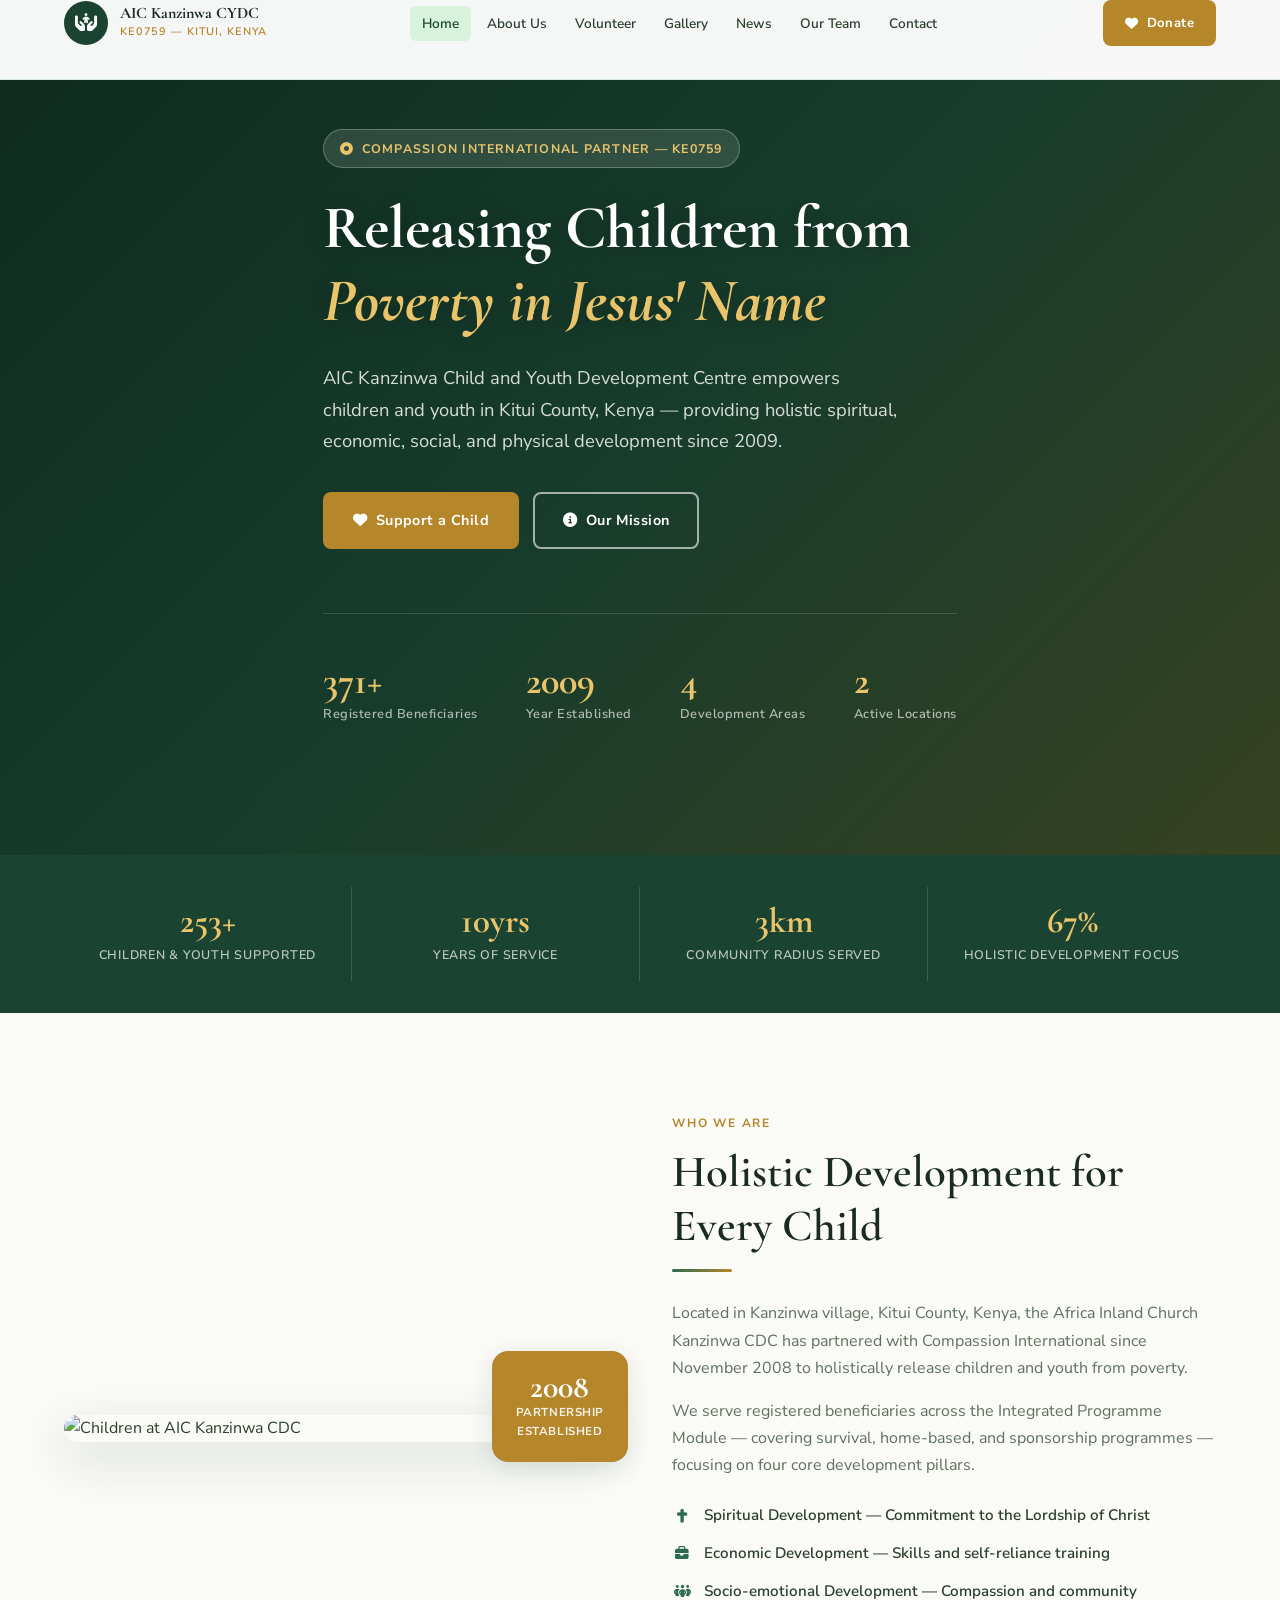
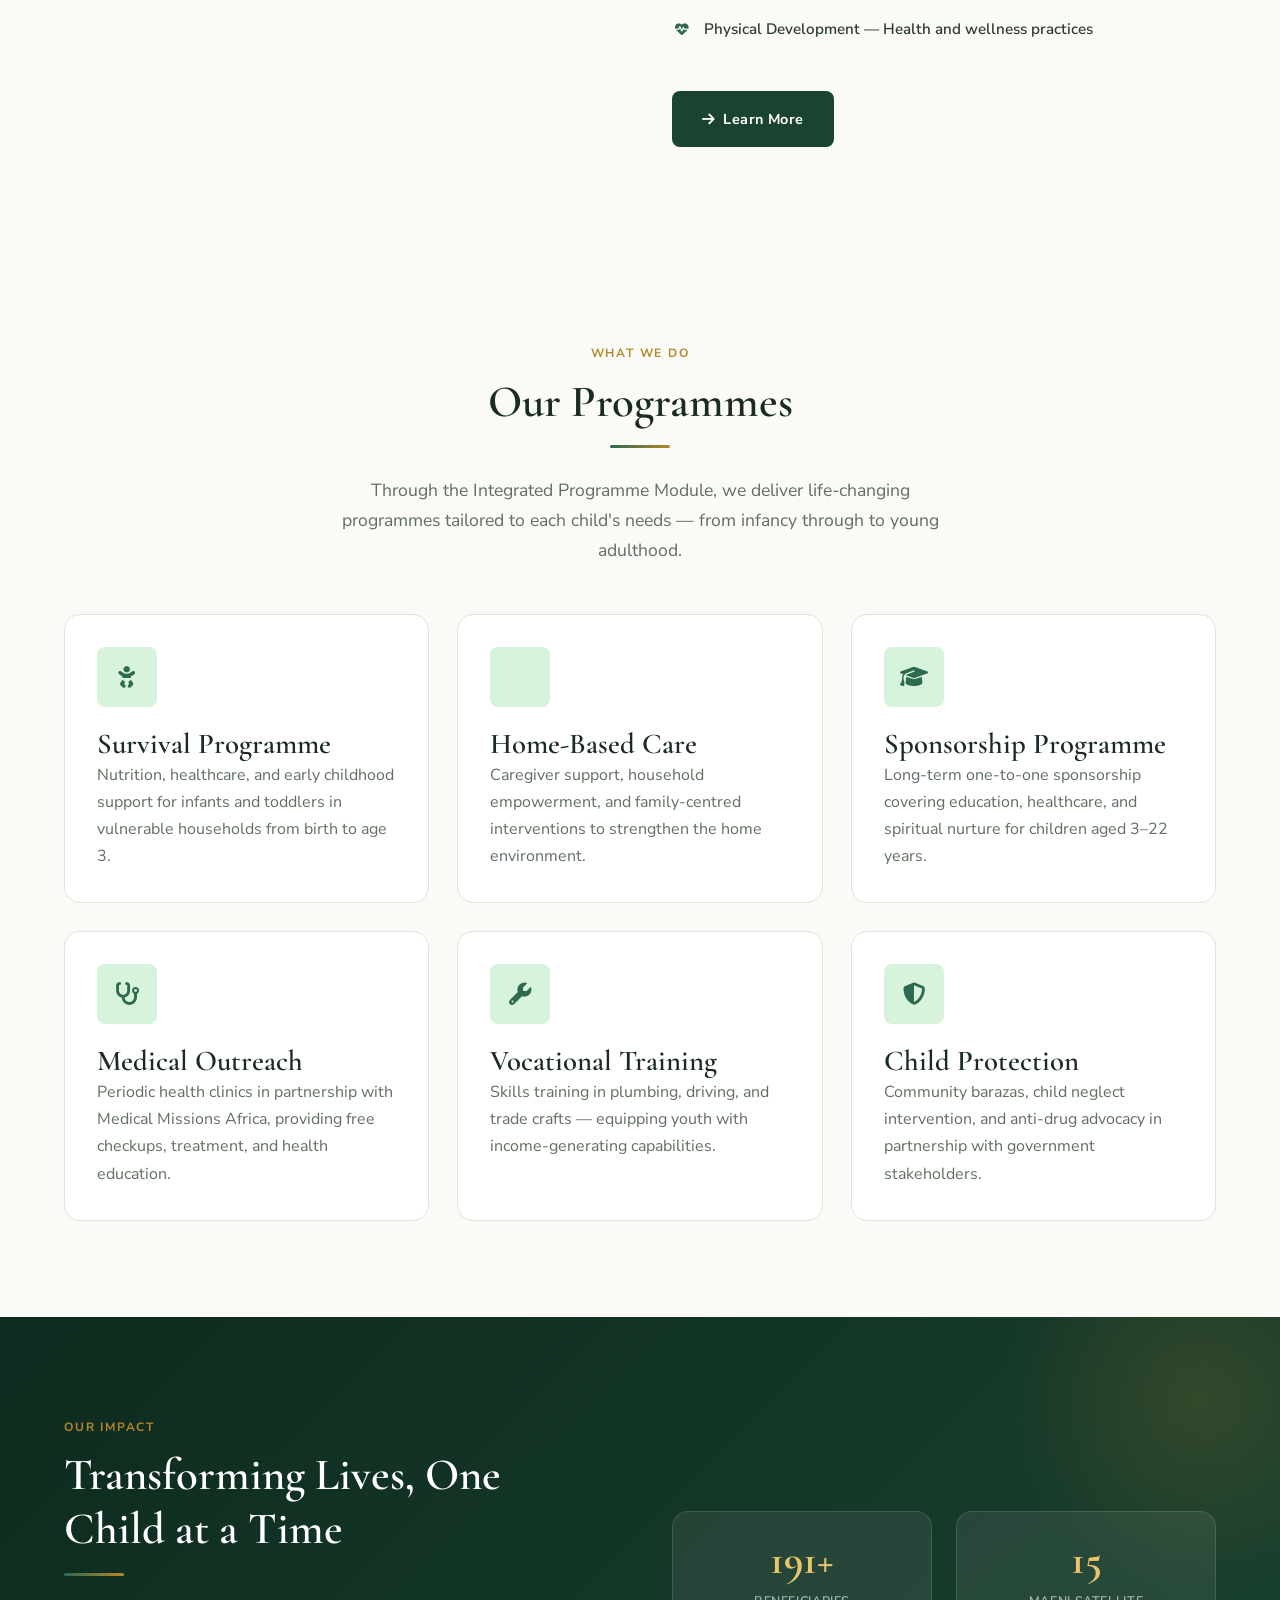
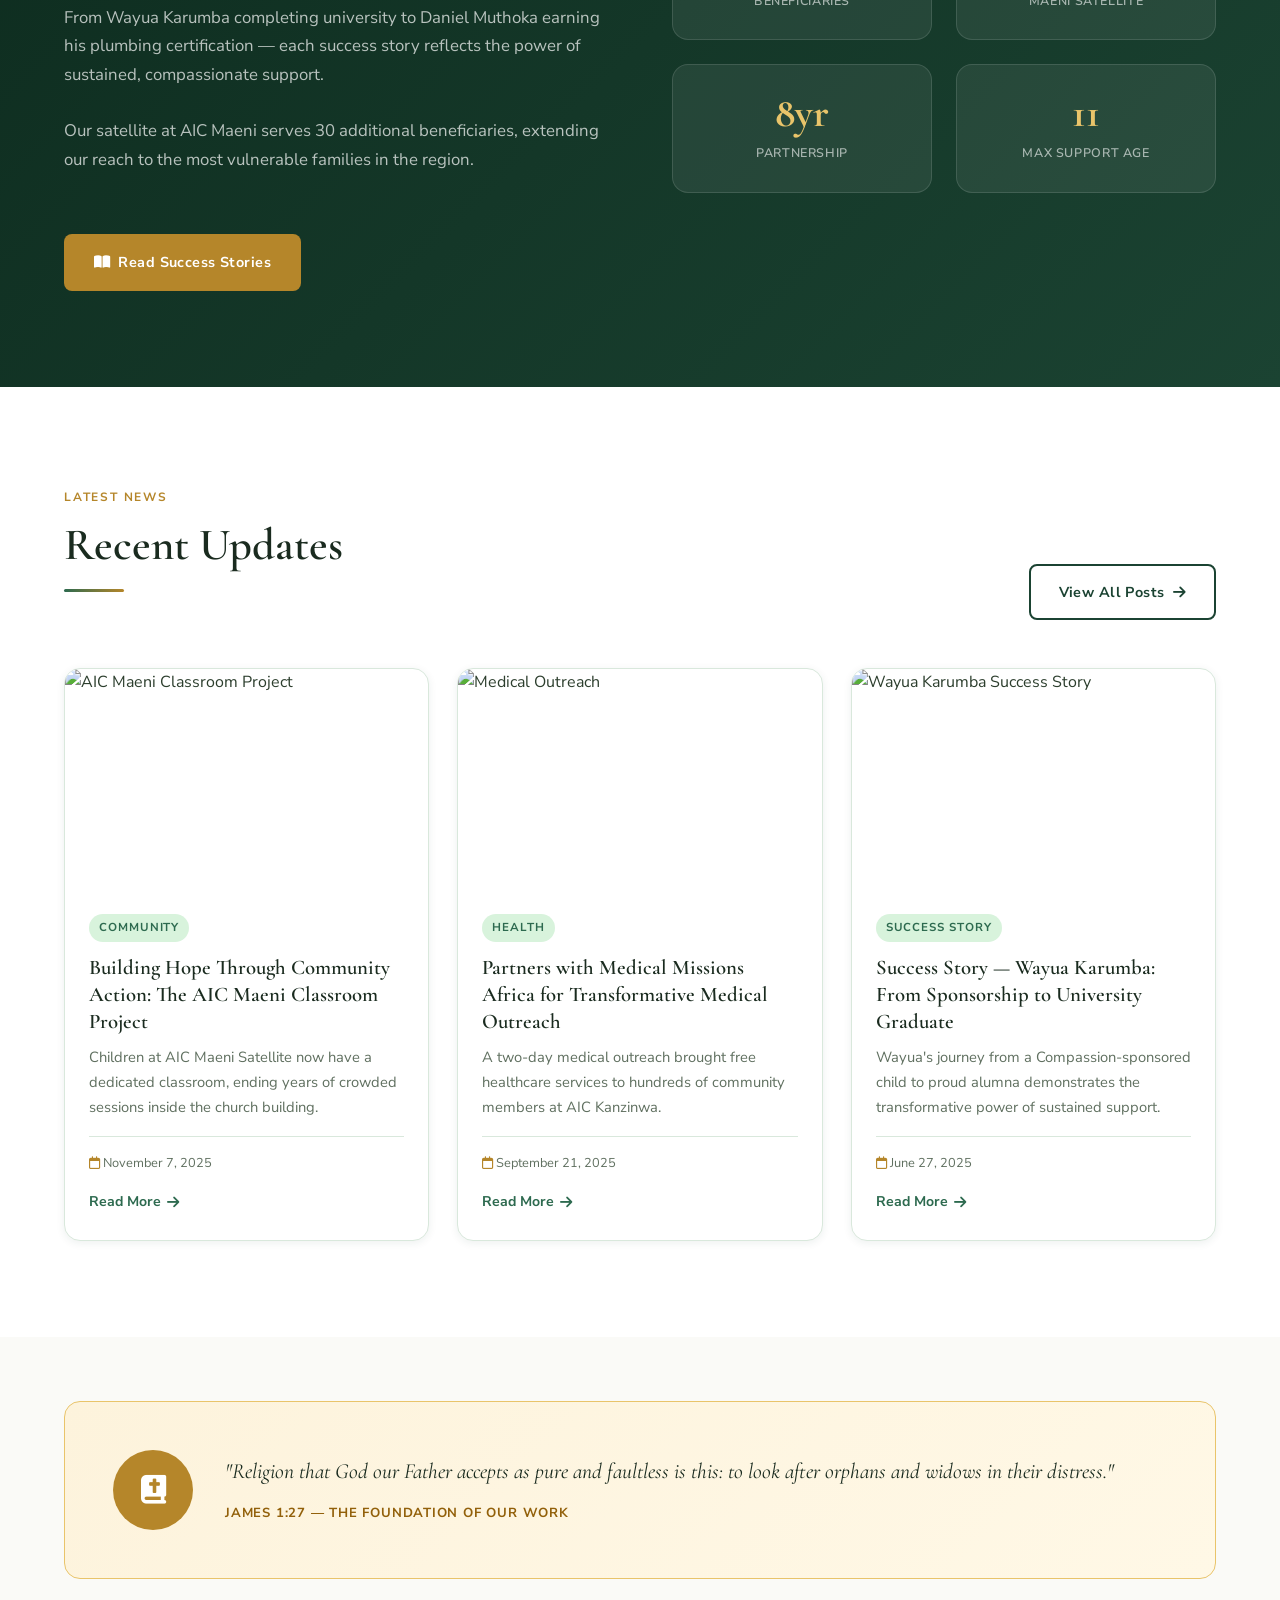
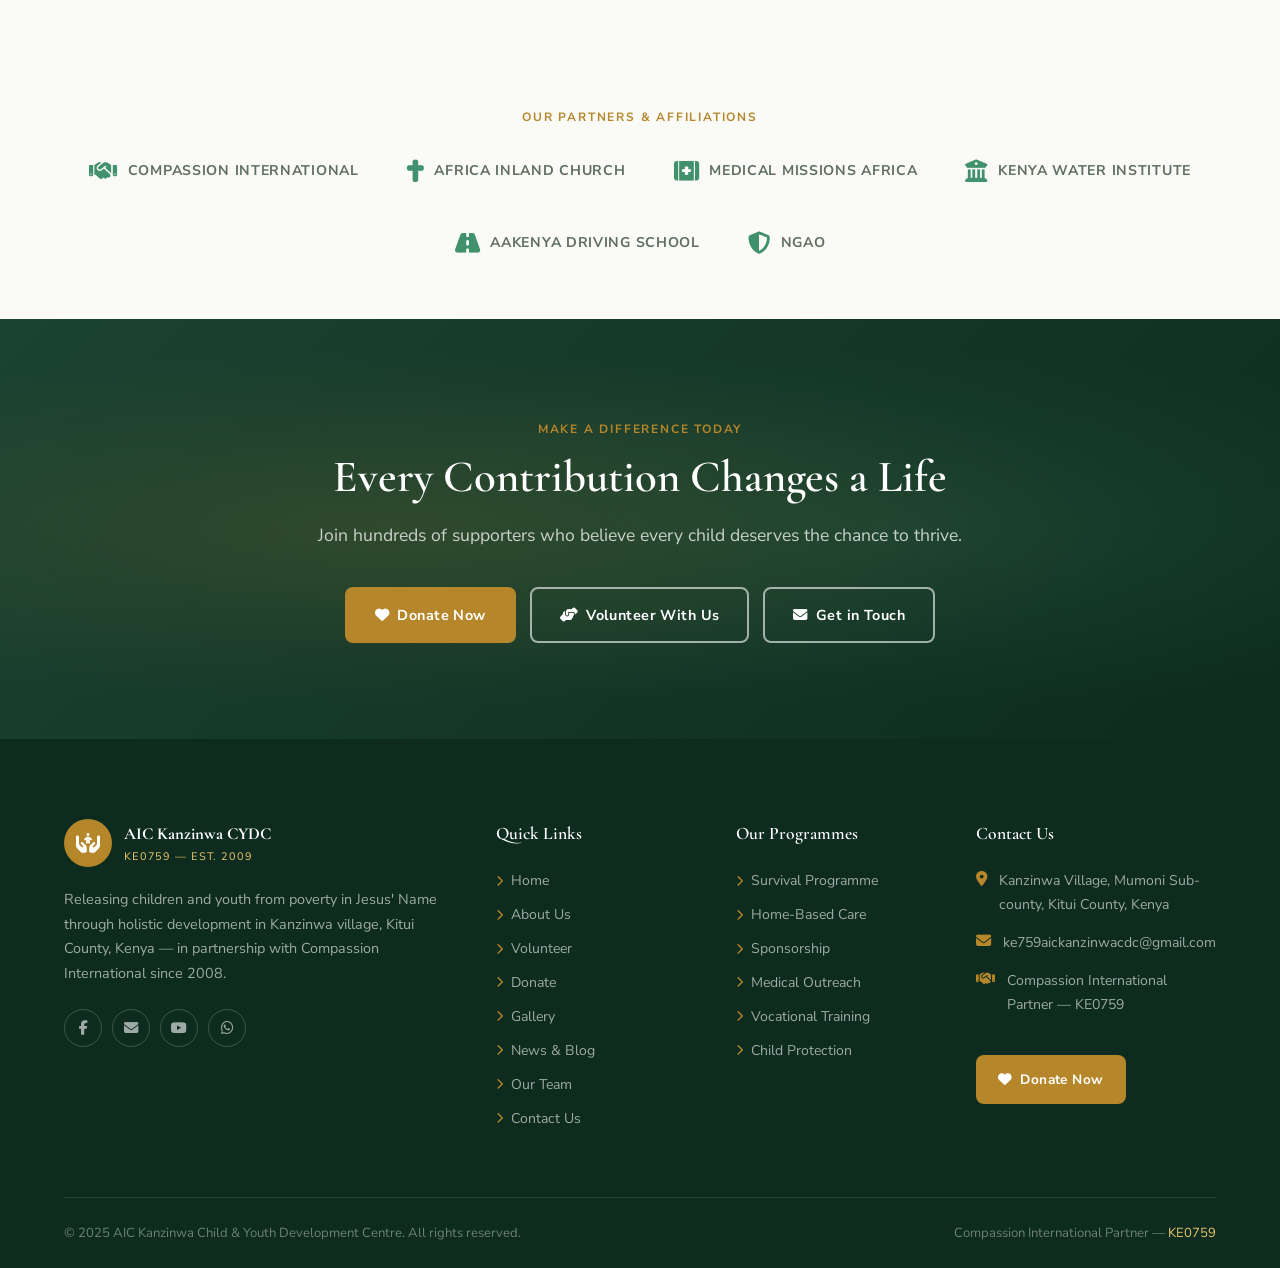
==== index.html @ ff400001 "First Commit" ====
<!DOCTYPE html>
<html lang="en">
<head>
  <meta charset="UTF-8" />
  <meta name="viewport" content="width=device-width, initial-scale=1.0" />
  <title>AIC Kanzinwa CYDC — Child &amp; Youth Development Centre</title>
  <meta name="description" content="AIC Kanzinwa Child and Youth Development Centre (CYDC KE0759) — partnering with Compassion International to holistically release children and youth from poverty in Kitui County, Kenya." />
  <link rel="stylesheet" href="css/styles.css" />
  <link rel="stylesheet" href="https://cdnjs.cloudflare.com/ajax/libs/font-awesome/6.5.0/css/all.min.css" />
  <style>
    .hero { min-height: 95vh; }
    .hero-bg { background-image: url('https://images.unsplash.com/photo-1509099836639-18ba1795216d?w=1800&q=80'); }
    .about-split { display:grid; grid-template-columns:1fr 1fr; gap:64px; align-items:center; }
    .about-img-wrap { position:relative; }
    .about-img-wrap img { width:100%; border-radius:var(--radius-lg); box-shadow:var(--shadow-lg); }
    .about-img-badge {
      position:absolute; bottom:-20px; right:-20px;
      background:var(--gold-500); color:var(--white);
      border-radius:var(--radius-lg); padding:20px 24px;
      text-align:center; box-shadow:var(--shadow-md);
    }
    .about-img-badge .num { font-family:'Cormorant Garamond',serif; font-size:2rem; font-weight:700; line-height:1; }
    .about-img-badge .lbl { font-size:0.72rem; font-weight:700; letter-spacing:0.05em; text-transform:uppercase; opacity:0.9; }
    .values-list { display:flex; flex-direction:column; gap:12px; margin:24px 0; }
    .value-item { display:flex; align-items:center; gap:12px; font-size:0.95rem; font-weight:600; color:var(--text); }
    .value-item i { color:var(--green-700); font-size:0.85rem; width:20px; text-align:center; }
    .news-section { background:var(--white); }
    .news-header { display:flex; align-items:flex-end; justify-content:space-between; margin-bottom:48px; gap:20px; }
    .impact-section { background:linear-gradient(135deg,#0D2B1E 0%,#1B4332 100%); position:relative; overflow:hidden; }
    .impact-section::before { content:''; position:absolute; top:-120px; right:-120px; width:400px; height:400px; background:radial-gradient(circle,rgba(181,134,42,0.18) 0%,transparent 70%); }
    .impact-content { position:relative; z-index:1; }
    .impact-grid { display:grid; grid-template-columns:1fr 1fr; gap:64px; align-items:center; }
    .impact-text h2 { color:var(--white); margin-bottom:16px; }
    .impact-text p { color:rgba(255,255,255,0.7); margin-bottom:28px; font-size:1.05rem; }
    .impact-stats-grid { display:grid; grid-template-columns:1fr 1fr; gap:24px; }
    .impact-stat-box { background:rgba(255,255,255,0.07); border:1px solid rgba(255,255,255,0.12); border-radius:var(--radius-lg); padding:28px 20px; text-align:center; }
    .impact-stat-box .val { font-family:'Cormorant Garamond',serif; font-size:2.6rem; font-weight:700; color:var(--gold-300); line-height:1; }
    .impact-stat-box .lbl { font-size:0.78rem; color:rgba(255,255,255,0.6); font-weight:600; letter-spacing:0.05em; text-transform:uppercase; margin-top:8px; }
    .partners-section { background:var(--cream); }
    .partners-grid { display:flex; align-items:center; justify-content:center; gap:48px; flex-wrap:wrap; }
    .partner-item { display:flex; align-items:center; gap:10px; color:var(--muted); font-size:0.88rem; font-weight:700; letter-spacing:0.05em; text-transform:uppercase; }
    .partner-item i { color:var(--green-600); font-size:1.4rem; }
    @media(max-width:768px){
      .about-split{grid-template-columns:1fr;gap:48px;}
      .about-img-badge{bottom:-16px;right:16px;}
      .impact-grid{grid-template-columns:1fr;gap:40px;}
      .news-header{flex-direction:column;align-items:flex-start;}
    }
  </style>
</head>
<body>

<nav class="navbar">
  <div class="container">
    <div class="nav-inner">
      <a href="index.html" class="nav-brand">
        <div class="nav-brand-icon"><i class="fa-solid fa-hands-holding-child"></i></div>
        <div class="nav-brand-text">
          <div class="org-name">AIC Kanzinwa CYDC</div>
          <div class="org-sub">KE0759 — Kitui, Kenya</div>
        </div>
      </a>
      <ul class="nav-links">
        <li><a href="index.html">Home</a></li>
        <li><a href="about.html">About Us</a></li>
        <li><a href="volunteer.html">Volunteer</a></li>
        <li><a href="gallery.html">Gallery</a></li>
        <li><a href="blog.html">News</a></li>
        <li><a href="team.html">Our Team</a></li>
        <li><a href="contact.html">Contact</a></li>
      </ul>
      <div class="nav-cta">
        <a href="donate.html" class="btn btn-gold"><i class="fa-solid fa-heart"></i> Donate</a>
      </div>
      <button class="hamburger" aria-label="Toggle menu"><span></span><span></span><span></span></button>
    </div>
  </div>
</nav>

<div class="mobile-menu">
  <a href="index.html">Home</a>
  <a href="about.html">About Us</a>
  <a href="volunteer.html">Volunteer</a>
  <a href="gallery.html">Gallery</a>
  <a href="blog.html">News &amp; Blog</a>
  <a href="team.html">Meet Our Team</a>
  <a href="contact.html">Contact Us</a>
  <div class="mobile-cta">
    <a href="donate.html" class="btn btn-gold"><i class="fa-solid fa-heart"></i> Donate Now</a>
    <a href="volunteer.html" class="btn btn-outline">Volunteer</a>
  </div>
</div>

<section class="hero">
  <div class="hero-bg"></div>
  <div class="hero-overlay"></div>
  <div class="container">
    <div class="hero-content">
      <div class="hero-badge"><i class="fa-solid fa-circle-dot"></i> Compassion International Partner — KE0759</div>
      <h1>Releasing Children from<br><span>Poverty in Jesus' Name</span></h1>
      <p>AIC Kanzinwa Child and Youth Development Centre empowers children and youth in Kitui County, Kenya — providing holistic spiritual, economic, social, and physical development since 2009.</p>
      <div class="hero-actions">
        <a href="donate.html" class="btn btn-gold"><i class="fa-solid fa-heart"></i> Support a Child</a>
        <a href="about.html" class="btn btn-outline-white"><i class="fa-solid fa-circle-info"></i> Our Mission</a>
      </div>
    </div>
    <div class="hero-stats">
      <div><div class="hero-stat-value">371+</div><div class="hero-stat-label">Registered Beneficiaries</div></div>
      <div><div class="hero-stat-value">2009</div><div class="hero-stat-label">Year Established</div></div>
      <div><div class="hero-stat-value">4</div><div class="hero-stat-label">Development Areas</div></div>
      <div><div class="hero-stat-value">2</div><div class="hero-stat-label">Active Locations</div></div>
    </div>
  </div>
</section>

<div class="stats-bar">
  <div class="container">
    <div class="stats-bar-grid">
      <div class="stat-item"><div class="stat-value"><span class="counter" data-target="371" data-suffix="+">371+</span></div><div class="stat-label">Children &amp; Youth Supported</div></div>
      <div class="stat-item"><div class="stat-value"><span class="counter" data-target="16" data-suffix="yrs">16yrs</span></div><div class="stat-label">Years of Service</div></div>
      <div class="stat-item"><div class="stat-value"><span class="counter" data-target="5" data-suffix="km">5km</span></div><div class="stat-label">Community Radius Served</div></div>
      <div class="stat-item"><div class="stat-value"><span class="counter" data-target="100" data-suffix="%">100%</span></div><div class="stat-label">Holistic Development Focus</div></div>
    </div>
  </div>
</div>

<section class="section">
  <div class="container">
    <div class="about-split">
      <div class="about-img-wrap animate">
        <img src="https://images.unsplash.com/photo-1488521787991-ed7bbaae773c?w=800&q=80" alt="Children at AIC Kanzinwa CDC" />
        <div class="about-img-badge"><div class="num">2008</div><div class="lbl">Partnership<br>Established</div></div>
      </div>
      <div class="animate" data-delay="150">
        <span class="section-label">Who We Are</span>
        <h2 class="section-title">Holistic Development for Every Child</h2>
        <div class="divider"></div>
        <p style="margin-bottom:16px;">Located in Kanzinwa village, Kitui County, Kenya, the Africa Inland Church Kanzinwa CDC has partnered with Compassion International since November 2008 to holistically release children and youth from poverty.</p>
        <p style="margin-bottom:24px;">We serve registered beneficiaries across the Integrated Programme Module — covering survival, home-based, and sponsorship programmes — focusing on four core development pillars.</p>
        <div class="values-list">
          <div class="value-item"><i class="fa-solid fa-cross"></i> Spiritual Development — Commitment to the Lordship of Christ</div>
          <div class="value-item"><i class="fa-solid fa-briefcase"></i> Economic Development — Skills and self-reliance training</div>
          <div class="value-item"><i class="fa-solid fa-people-group"></i> Socio-emotional Development — Compassion and community</div>
          <div class="value-item"><i class="fa-solid fa-heart-pulse"></i> Physical Development — Health and wellness practices</div>
        </div>
        <a href="about.html" class="btn btn-primary mt-3"><i class="fa-solid fa-arrow-right"></i> Learn More</a>
      </div>
    </div>
  </div>
</section>

<section class="section bg-light">
  <div class="container">
    <div class="text-center mb-6 animate">
      <span class="section-label">What We Do</span>
      <h2 class="section-title">Our Programmes</h2>
      <div class="divider divider-center"></div>
      <p class="section-lead" style="margin:0 auto;">Through the Integrated Programme Module, we deliver life-changing programmes tailored to each child's needs — from infancy through to young adulthood.</p>
    </div>
    <div class="grid-3">
      <div class="program-card animate" data-delay="0"><div class="program-icon"><i class="fa-solid fa-baby"></i></div><h3>Survival Programme</h3><p>Nutrition, healthcare, and early childhood support for infants and toddlers in vulnerable households from birth to age 3.</p></div>
      <div class="program-card animate" data-delay="100"><div class="program-icon"><i class="fa-solid fa-house-heart"></i></div><h3>Home-Based Care</h3><p>Caregiver support, household empowerment, and family-centred interventions to strengthen the home environment.</p></div>
      <div class="program-card animate" data-delay="200"><div class="program-icon"><i class="fa-solid fa-graduation-cap"></i></div><h3>Sponsorship Programme</h3><p>Long-term one-to-one sponsorship covering education, healthcare, and spiritual nurture for children aged 3–22 years.</p></div>
      <div class="program-card animate" data-delay="300"><div class="program-icon"><i class="fa-solid fa-stethoscope"></i></div><h3>Medical Outreach</h3><p>Periodic health clinics in partnership with Medical Missions Africa, providing free checkups, treatment, and health education.</p></div>
      <div class="program-card animate" data-delay="400"><div class="program-icon"><i class="fa-solid fa-wrench"></i></div><h3>Vocational Training</h3><p>Skills training in plumbing, driving, and trade crafts — equipping youth with income-generating capabilities.</p></div>
      <div class="program-card animate" data-delay="500"><div class="program-icon"><i class="fa-solid fa-shield-halved"></i></div><h3>Child Protection</h3><p>Community barazas, child neglect intervention, and anti-drug advocacy in partnership with government stakeholders.</p></div>
    </div>
  </div>
</section>

<section class="section impact-section">
  <div class="container impact-content">
    <div class="impact-grid">
      <div class="impact-text animate">
        <span class="section-label">Our Impact</span>
        <h2>Transforming Lives, One Child at a Time</h2>
        <div class="divider"></div>
        <p>From Wayua Karumba completing university to Daniel Muthoka earning his plumbing certification — each success story reflects the power of sustained, compassionate support.</p>
        <p style="margin-top:12px;">Our satellite at AIC Maeni serves 30 additional beneficiaries, extending our reach to the most vulnerable families in the region.</p>
        <a href="blog.html" class="btn btn-gold mt-4"><i class="fa-solid fa-book-open"></i> Read Success Stories</a>
      </div>
      <div class="impact-stats-grid animate" data-delay="150">
        <div class="impact-stat-box"><div class="val"><span class="counter" data-target="371" data-suffix="+">371+</span></div><div class="lbl">Beneficiaries</div></div>
        <div class="impact-stat-box"><div class="val"><span class="counter" data-target="30">30</span></div><div class="lbl">Maeni Satellite</div></div>
        <div class="impact-stat-box"><div class="val"><span class="counter" data-target="16" data-suffix="yr">16yr</span></div><div class="lbl">Partnership</div></div>
        <div class="impact-stat-box"><div class="val"><span class="counter" data-target="22">22</span></div><div class="lbl">Max Support Age</div></div>
      </div>
    </div>
  </div>
</section>

<section class="section news-section">
  <div class="container">
    <div class="news-header animate">
      <div><span class="section-label">Latest News</span><h2 class="section-title">Recent Updates</h2><div class="divider"></div></div>
      <a href="blog.html" class="btn btn-outline">View All Posts <i class="fa-solid fa-arrow-right"></i></a>
    </div>
    <div class="grid-3">
      <div class="card animate" data-delay="0">
        <img class="card-img" src="https://images.unsplash.com/photo-1574362848149-11496d93a7c7?w=600&q=80" alt="AIC Maeni Classroom Project" />
        <div class="card-body">
          <span class="card-tag">Community</span>
          <h3 class="card-title">Building Hope Through Community Action: The AIC Maeni Classroom Project</h3>
          <p class="card-text">Children at AIC Maeni Satellite now have a dedicated classroom, ending years of crowded sessions inside the church building.</p>
          <div class="card-meta"><span><i class="fa-regular fa-calendar"></i> November 7, 2025</span></div>
          <a href="blog.html" class="card-link">Read More <i class="fa-solid fa-arrow-right"></i></a>
        </div>
      </div>
      <div class="card animate" data-delay="100">
        <img class="card-img" src="https://images.unsplash.com/photo-1559839734-2b71ea197ec2?w=600&q=80" alt="Medical Outreach" />
        <div class="card-body">
          <span class="card-tag">Health</span>
          <h3 class="card-title">Partners with Medical Missions Africa for Transformative Medical Outreach</h3>
          <p class="card-text">A two-day medical outreach brought free healthcare services to hundreds of community members at AIC Kanzinwa.</p>
          <div class="card-meta"><span><i class="fa-regular fa-calendar"></i> September 21, 2025</span></div>
          <a href="blog.html" class="card-link">Read More <i class="fa-solid fa-arrow-right"></i></a>
        </div>
      </div>
      <div class="card animate" data-delay="200">
        <img class="card-img" src="https://images.unsplash.com/photo-1523050854058-8df90110c9f1?w=600&q=80" alt="Wayua Karumba Success Story" />
        <div class="card-body">
          <span class="card-tag">Success Story</span>
          <h3 class="card-title">Success Story — Wayua Karumba: From Sponsorship to University Graduate</h3>
          <p class="card-text">Wayua's journey from a Compassion-sponsored child to proud alumna demonstrates the transformative power of sustained support.</p>
          <div class="card-meta"><span><i class="fa-regular fa-calendar"></i> June 27, 2025</span></div>
          <a href="blog.html" class="card-link">Read More <i class="fa-solid fa-arrow-right"></i></a>
        </div>
      </div>
    </div>
  </div>
</section>

<section class="section-sm">
  <div class="container">
    <div class="mission-strip animate">
      <div class="mission-icon"><i class="fa-solid fa-book-bible"></i></div>
      <div>
        <p style="font-family:'Cormorant Garamond',serif;font-size:1.35rem;font-style:italic;color:var(--dark);margin-bottom:10px;">"Religion that God our Father accepts as pure and faultless is this: to look after orphans and widows in their distress."</p>
        <span style="font-size:0.82rem;font-weight:700;color:var(--gold-700);letter-spacing:0.06em;text-transform:uppercase;">James 1:27 — The Foundation of Our Work</span>
      </div>
    </div>
  </div>
</section>

<section class="section-sm partners-section">
  <div class="container text-center animate">
    <span class="section-label" style="margin-bottom:32px;display:block;">Our Partners &amp; Affiliations</span>
    <div class="partners-grid">
      <div class="partner-item"><i class="fa-solid fa-handshake"></i> Compassion International</div>
      <div class="partner-item"><i class="fa-solid fa-cross"></i> Africa Inland Church</div>
      <div class="partner-item"><i class="fa-solid fa-kit-medical"></i> Medical Missions Africa</div>
      <div class="partner-item"><i class="fa-solid fa-building-columns"></i> Kenya Water Institute</div>
      <div class="partner-item"><i class="fa-solid fa-road"></i> AAKenya Driving School</div>
      <div class="partner-item"><i class="fa-solid fa-shield-halved"></i> NGAO</div>
    </div>
  </div>
</section>

<section class="cta-section">
  <div class="container">
    <span class="section-label">Make a Difference Today</span>
    <h2>Every Contribution Changes a Life</h2>
    <p>Join hundreds of supporters who believe every child deserves the chance to thrive.</p>
    <div class="cta-actions">
      <a href="donate.html" class="btn btn-gold"><i class="fa-solid fa-heart"></i> Donate Now</a>
      <a href="volunteer.html" class="btn btn-outline-white"><i class="fa-solid fa-hands-helping"></i> Volunteer With Us</a>
      <a href="contact.html" class="btn btn-outline-white"><i class="fa-solid fa-envelope"></i> Get in Touch</a>
    </div>
  </div>
</section>

<footer>
  <div class="container">
    <div class="footer-top">
      <div class="footer-brand">
        <div class="footer-logo">
          <div class="icon"><i class="fa-solid fa-hands-holding-child"></i></div>
          <div><div class="org-name">AIC Kanzinwa CYDC</div><div class="org-sub">KE0759 — Est. 2009</div></div>
        </div>
        <p>Releasing children and youth from poverty in Jesus' Name through holistic development in Kanzinwa village, Kitui County, Kenya — in partnership with Compassion International since 2008.</p>
        <div class="footer-socials">
          <a href="https://www.facebook.com" target="_blank" rel="noopener" class="footer-social-link"><i class="fa-brands fa-facebook-f"></i></a>
          <a href="mailto:ke759aickanzinwacdc@gmail.com" class="footer-social-link"><i class="fa-solid fa-envelope"></i></a>
          <a href="https://www.youtube.com" target="_blank" rel="noopener" class="footer-social-link"><i class="fa-brands fa-youtube"></i></a>
          <a href="https://wa.me/" target="_blank" rel="noopener" class="footer-social-link"><i class="fa-brands fa-whatsapp"></i></a>
        </div>
      </div>
      <div class="footer-col">
        <h5>Quick Links</h5>
        <ul class="footer-links">
          <li><a href="index.html"><i class="fa-solid fa-chevron-right"></i> Home</a></li>
          <li><a href="about.html"><i class="fa-solid fa-chevron-right"></i> About Us</a></li>
          <li><a href="volunteer.html"><i class="fa-solid fa-chevron-right"></i> Volunteer</a></li>
          <li><a href="donate.html"><i class="fa-solid fa-chevron-right"></i> Donate</a></li>
          <li><a href="gallery.html"><i class="fa-solid fa-chevron-right"></i> Gallery</a></li>
          <li><a href="blog.html"><i class="fa-solid fa-chevron-right"></i> News &amp; Blog</a></li>
          <li><a href="team.html"><i class="fa-solid fa-chevron-right"></i> Our Team</a></li>
          <li><a href="contact.html"><i class="fa-solid fa-chevron-right"></i> Contact Us</a></li>
        </ul>
      </div>
      <div class="footer-col">
        <h5>Our Programmes</h5>
        <ul class="footer-links">
          <li><a href="about.html"><i class="fa-solid fa-chevron-right"></i> Survival Programme</a></li>
          <li><a href="about.html"><i class="fa-solid fa-chevron-right"></i> Home-Based Care</a></li>
          <li><a href="about.html"><i class="fa-solid fa-chevron-right"></i> Sponsorship</a></li>
          <li><a href="about.html"><i class="fa-solid fa-chevron-right"></i> Medical Outreach</a></li>
          <li><a href="about.html"><i class="fa-solid fa-chevron-right"></i> Vocational Training</a></li>
          <li><a href="about.html"><i class="fa-solid fa-chevron-right"></i> Child Protection</a></li>
        </ul>
      </div>
      <div class="footer-col">
        <h5>Contact Us</h5>
        <div class="footer-contact-item"><i class="fa-solid fa-location-dot"></i><span>Kanzinwa Village, Mumoni Sub-county, Kitui County, Kenya</span></div>
        <div class="footer-contact-item"><i class="fa-solid fa-envelope"></i><a href="mailto:ke759aickanzinwacdc@gmail.com" style="color:rgba(255,255,255,0.6);">ke759aickanzinwacdc@gmail.com</a></div>
        <div class="footer-contact-item"><i class="fa-solid fa-handshake"></i><span>Compassion International Partner — KE0759</span></div>
        <a href="donate.html" class="btn btn-gold mt-3" style="font-size:0.85rem;padding:11px 20px;"><i class="fa-solid fa-heart"></i> Donate Now</a>
      </div>
    </div>
    <div class="footer-bottom">
      <span>&copy; 2025 AIC Kanzinwa Child &amp; Youth Development Centre. All rights reserved.</span>
      <span>Compassion International Partner — <a href="https://compassion.com" target="_blank" rel="noopener">KE0759</a></span>
    </div>
  </div>
</footer>
<script src="js/main.js"></script>
</body>
</html>
---- css/styles.css ----
/* =========================================
   AIC KANZINWA CYDC — GLOBAL STYLESHEET
   Theme: Refined Humanitarian
   ========================================= */

@import url('https://fonts.googleapis.com/css2?family=Cormorant+Garamond:ital,wght@0,400;0,600;0,700;1,400&family=Nunito+Sans:wght@300;400;600;700&display=swap');

/* ---- CSS VARIABLES ---- */
:root {
  --green-900: #0D2B1E;
  --green-800: #1B4332;
  --green-700: #2D6A4F;
  --green-600: #40916C;
  --green-100: #D8F3DC;
  --gold-700:  #92600A;
  --gold-500:  #B5862A;
  --gold-300:  #E9C46A;
  --gold-100:  #FDF3DC;
  --cream:     #FAFAF7;
  --white:     #FFFFFF;
  --dark:      #1A2B1F;
  --text:      #2C3E2D;
  --muted:     #607060;
  --border:    #D9E8DC;
  --shadow-sm: 0 2px 8px rgba(27,67,50,0.08);
  --shadow-md: 0 6px 24px rgba(27,67,50,0.12);
  --shadow-lg: 0 16px 48px rgba(27,67,50,0.16);
  --radius:    8px;
  --radius-lg: 16px;
  --transition: 0.3s ease;
  --nav-h: 80px;
}

/* ---- RESET & BASE ---- */
*, *::before, *::after { box-sizing: border-box; margin: 0; padding: 0; }

html { scroll-behavior: smooth; font-size: 16px; }

body {
  font-family: 'Nunito Sans', sans-serif;
  background: var(--cream);
  color: var(--text);
  line-height: 1.7;
  -webkit-font-smoothing: antialiased;
}

img { max-width: 100%; display: block; }
a { color: inherit; text-decoration: none; }
ul { list-style: none; }
button, input, textarea, select { font-family: inherit; }

/* ---- TYPOGRAPHY ---- */
h1, h2, h3, h4 {
  font-family: 'Cormorant Garamond', serif;
  line-height: 1.2;
  color: var(--dark);
}
h1 { font-size: clamp(2.4rem, 5vw, 3.8rem); font-weight: 700; }
h2 { font-size: clamp(1.8rem, 3.5vw, 2.8rem); font-weight: 600; }
h3 { font-size: clamp(1.3rem, 2.5vw, 1.8rem); font-weight: 600; }
h4 { font-size: 1.15rem; font-weight: 600; }
p  { font-size: 1rem; color: var(--muted); }

.section-label {
  display: inline-block;
  font-family: 'Nunito Sans', sans-serif;
  font-size: 0.75rem;
  font-weight: 700;
  letter-spacing: 0.15em;
  text-transform: uppercase;
  color: var(--gold-500);
  margin-bottom: 0.75rem;
}
.section-title { margin-bottom: 1rem; }
.section-lead  { font-size: 1.1rem; color: var(--muted); max-width: 640px; }

/* ---- LAYOUT ---- */
.container { max-width: 1200px; margin: 0 auto; padding: 0 24px; }
.section    { padding: 96px 0; }
.section-sm { padding: 64px 0; }

/* ---- BUTTONS ---- */
.btn {
  display: inline-flex;
  align-items: center;
  gap: 8px;
  padding: 14px 28px;
  border-radius: var(--radius);
  font-size: 0.9rem;
  font-weight: 700;
  letter-spacing: 0.03em;
  transition: all var(--transition);
  cursor: pointer;
  border: 2px solid transparent;
  white-space: nowrap;
}
.btn-primary {
  background: var(--green-800);
  color: var(--white);
}
.btn-primary:hover {
  background: var(--green-700);
  transform: translateY(-2px);
  box-shadow: var(--shadow-md);
}
.btn-gold {
  background: var(--gold-500);
  color: var(--white);
}
.btn-gold:hover {
  background: var(--gold-700);
  transform: translateY(-2px);
  box-shadow: 0 6px 20px rgba(181,134,42,0.4);
}
.btn-outline {
  background: transparent;
  color: var(--green-800);
  border-color: var(--green-800);
}
.btn-outline:hover {
  background: var(--green-800);
  color: var(--white);
}
.btn-outline-white {
  background: transparent;
  color: var(--white);
  border-color: rgba(255,255,255,0.6);
}
.btn-outline-white:hover {
  background: rgba(255,255,255,0.15);
  border-color: var(--white);
}

/* ---- NAVIGATION ---- */
.navbar {
  position: fixed;
  top: 0; left: 0; right: 0;
  height: var(--nav-h);
  background: rgba(255,255,255,0.96);
  backdrop-filter: blur(10px);
  -webkit-backdrop-filter: blur(10px);
  border-bottom: 1px solid var(--border);
  z-index: 1000;
  transition: box-shadow var(--transition);
}
.navbar.scrolled {
  box-shadow: var(--shadow-md);
}
.nav-inner {
  display: flex;
  align-items: center;
  justify-content: space-between;
  height: 100%;
}
.nav-brand {
  display: flex;
  align-items: center;
  gap: 12px;
}
.nav-brand-icon {
  width: 44px;
  height: 44px;
  background: var(--green-800);
  border-radius: 50%;
  display: flex;
  align-items: center;
  justify-content: center;
  color: var(--white);
  font-size: 1.1rem;
  flex-shrink: 0;
}
.nav-brand-text .org-name {
  font-family: 'Cormorant Garamond', serif;
  font-size: 1rem;
  font-weight: 700;
  color: var(--dark);
  line-height: 1.1;
}
.nav-brand-text .org-sub {
  font-size: 0.68rem;
  font-weight: 600;
  letter-spacing: 0.08em;
  text-transform: uppercase;
  color: var(--gold-500);
}
.nav-links {
  display: flex;
  align-items: center;
  gap: 4px;
}
.nav-links a {
  padding: 8px 12px;
  font-size: 0.85rem;
  font-weight: 600;
  color: var(--text);
  border-radius: 6px;
  transition: all var(--transition);
}
.nav-links a:hover,
.nav-links a.active {
  color: var(--green-800);
  background: var(--green-100);
}
.nav-cta {
  display: flex;
  align-items: center;
  gap: 10px;
  margin-left: 12px;
}
.nav-cta .btn { padding: 10px 20px; font-size: 0.82rem; }
.hamburger {
  display: none;
  flex-direction: column;
  gap: 5px;
  cursor: pointer;
  padding: 8px;
  border: none;
  background: none;
}
.hamburger span {
  display: block;
  width: 24px;
  height: 2px;
  background: var(--dark);
  border-radius: 2px;
  transition: all var(--transition);
}
.hamburger.open span:nth-child(1) { transform: translateY(7px) rotate(45deg); }
.hamburger.open span:nth-child(2) { opacity: 0; }
.hamburger.open span:nth-child(3) { transform: translateY(-7px) rotate(-45deg); }
.mobile-menu {
  display: none;
  position: fixed;
  top: var(--nav-h);
  left: 0; right: 0;
  background: var(--white);
  border-bottom: 1px solid var(--border);
  padding: 20px 24px;
  box-shadow: var(--shadow-md);
  z-index: 999;
}
.mobile-menu.open { display: block; }
.mobile-menu a {
  display: block;
  padding: 12px 0;
  font-size: 1rem;
  font-weight: 600;
  color: var(--text);
  border-bottom: 1px solid var(--border);
  transition: color var(--transition);
}
.mobile-menu a:last-of-type { border-bottom: none; }
.mobile-menu a:hover { color: var(--green-800); }
.mobile-menu .mobile-cta {
  display: flex;
  gap: 10px;
  margin-top: 16px;
}
.mobile-menu .mobile-cta .btn { flex: 1; justify-content: center; }
.page-offset { padding-top: var(--nav-h); }

/* ---- HERO ---- */
.hero {
  position: relative;
  min-height: 92vh;
  display: flex;
  align-items: center;
  overflow: hidden;
  background: var(--green-900);
}
.hero-bg {
  position: absolute;
  inset: 0;
  background-size: cover;
  background-position: center;
  opacity: 0.38;
  transition: opacity 1s;
}
.hero-overlay {
  position: absolute;
  inset: 0;
  background: linear-gradient(
    135deg,
    rgba(13,43,30,0.92) 0%,
    rgba(27,67,50,0.7) 50%,
    rgba(181,134,42,0.25) 100%
  );
}
.hero-content {
  position: relative;
  z-index: 2;
  max-width: 780px;
  animation: fadeInUp 1s ease both;
}
.hero-badge {
  display: inline-flex;
  align-items: center;
  gap: 8px;
  background: rgba(255,255,255,0.12);
  border: 1px solid rgba(255,255,255,0.25);
  color: var(--gold-300);
  padding: 8px 16px;
  border-radius: 100px;
  font-size: 0.78rem;
  font-weight: 700;
  letter-spacing: 0.1em;
  text-transform: uppercase;
  margin-bottom: 24px;
  backdrop-filter: blur(8px);
}
.hero-content h1 {
  color: var(--white);
  margin-bottom: 24px;
  text-shadow: 0 2px 20px rgba(0,0,0,0.3);
}
.hero-content h1 span {
  color: var(--gold-300);
  font-style: italic;
}
.hero-content p {
  font-size: 1.15rem;
  color: rgba(255,255,255,0.82);
  margin-bottom: 36px;
  max-width: 580px;
}
.hero-actions { display: flex; gap: 14px; flex-wrap: wrap; }
.hero-stats {
  position: relative;
  z-index: 2;
  display: flex;
  gap: 48px;
  margin-top: 64px;
  padding-top: 48px;
  border-top: 1px solid rgba(255,255,255,0.15);
}
.hero-stat-value {
  font-family: 'Cormorant Garamond', serif;
  font-size: 2.4rem;
  font-weight: 700;
  color: var(--gold-300);
  line-height: 1;
}
.hero-stat-label {
  font-size: 0.8rem;
  color: rgba(255,255,255,0.65);
  font-weight: 600;
  letter-spacing: 0.04em;
  margin-top: 4px;
}

/* ---- PAGE HERO (inner pages) ---- */
.page-hero {
  background: linear-gradient(135deg, var(--green-900) 0%, var(--green-800) 100%);
  padding: 80px 0 64px;
  margin-top: var(--nav-h);
  position: relative;
  overflow: hidden;
}
.page-hero::before {
  content: '';
  position: absolute;
  inset: 0;
  background: url('https://images.unsplash.com/photo-1531206715517-5c0ba140b2b8?w=1400&q=60') center/cover no-repeat;
  opacity: 0.08;
}
.page-hero-content { position: relative; z-index: 2; }
.page-hero h1 { color: var(--white); }
.page-hero .breadcrumb {
  display: flex;
  align-items: center;
  gap: 8px;
  font-size: 0.85rem;
  color: rgba(255,255,255,0.6);
  margin-top: 12px;
}
.page-hero .breadcrumb a { color: var(--gold-300); }
.page-hero .breadcrumb a:hover { text-decoration: underline; }
.page-hero .breadcrumb i { font-size: 0.65rem; }

/* ---- IMPACT STATS BAR ---- */
.stats-bar {
  background: var(--green-800);
  padding: 32px 0;
}
.stats-bar-grid {
  display: grid;
  grid-template-columns: repeat(4, 1fr);
  gap: 0;
  divide-color: rgba(255,255,255,0.15);
}
.stat-item {
  text-align: center;
  padding: 16px 24px;
  border-right: 1px solid rgba(255,255,255,0.15);
}
.stat-item:last-child { border-right: none; }
.stat-value {
  font-family: 'Cormorant Garamond', serif;
  font-size: 2.2rem;
  font-weight: 700;
  color: var(--gold-300);
  line-height: 1;
}
.stat-label {
  font-size: 0.78rem;
  font-weight: 600;
  color: rgba(255,255,255,0.7);
  letter-spacing: 0.06em;
  text-transform: uppercase;
  margin-top: 6px;
}

/* ---- CARDS ---- */
.card {
  background: var(--white);
  border-radius: var(--radius-lg);
  overflow: hidden;
  box-shadow: var(--shadow-sm);
  border: 1px solid var(--border);
  transition: all var(--transition);
}
.card:hover {
  transform: translateY(-4px);
  box-shadow: var(--shadow-lg);
}
.card-img { width: 100%; height: 220px; object-fit: cover; }
.card-body { padding: 24px; }
.card-tag {
  display: inline-block;
  background: var(--green-100);
  color: var(--green-700);
  font-size: 0.72rem;
  font-weight: 700;
  letter-spacing: 0.08em;
  text-transform: uppercase;
  padding: 4px 10px;
  border-radius: 100px;
  margin-bottom: 12px;
}
.card-title {
  font-family: 'Cormorant Garamond', serif;
  font-size: 1.3rem;
  font-weight: 600;
  color: var(--dark);
  margin-bottom: 10px;
  line-height: 1.3;
}
.card-text { font-size: 0.92rem; color: var(--muted); }
.card-meta {
  display: flex;
  align-items: center;
  gap: 12px;
  margin-top: 16px;
  padding-top: 16px;
  border-top: 1px solid var(--border);
  font-size: 0.8rem;
  color: var(--muted);
}
.card-meta i { color: var(--gold-500); }
.card-link {
  display: inline-flex;
  align-items: center;
  gap: 6px;
  color: var(--green-700);
  font-size: 0.88rem;
  font-weight: 700;
  margin-top: 16px;
  transition: gap var(--transition);
}
.card-link:hover { gap: 10px; }

/* ---- GRID LAYOUTS ---- */
.grid-3 {
  display: grid;
  grid-template-columns: repeat(3, 1fr);
  gap: 28px;
}
.grid-2 {
  display: grid;
  grid-template-columns: repeat(2, 1fr);
  gap: 28px;
}
.grid-4 {
  display: grid;
  grid-template-columns: repeat(4, 1fr);
  gap: 24px;
}

/* ---- MISSION STRIP ---- */
.mission-strip {
  background: linear-gradient(135deg, var(--gold-100) 0%, #fff8e6 100%);
  border: 1px solid var(--gold-300);
  border-radius: var(--radius-lg);
  padding: 48px;
  display: grid;
  grid-template-columns: auto 1fr;
  gap: 32px;
  align-items: center;
}
.mission-icon {
  width: 80px;
  height: 80px;
  background: var(--gold-500);
  border-radius: 50%;
  display: flex;
  align-items: center;
  justify-content: center;
  color: var(--white);
  font-size: 1.8rem;
  flex-shrink: 0;
}

/* ---- PROGRAMS GRID ---- */
.program-card {
  background: var(--white);
  border: 1px solid var(--border);
  border-radius: var(--radius-lg);
  padding: 32px;
  transition: all var(--transition);
  position: relative;
  overflow: hidden;
}
.program-card::before {
  content: '';
  position: absolute;
  top: 0; left: 0; right: 0;
  height: 4px;
  background: linear-gradient(90deg, var(--green-800), var(--gold-500));
  transform: scaleX(0);
  transition: transform var(--transition);
  transform-origin: left;
}
.program-card:hover::before { transform: scaleX(1); }
.program-card:hover {
  transform: translateY(-4px);
  box-shadow: var(--shadow-lg);
}
.program-icon {
  width: 60px;
  height: 60px;
  background: var(--green-100);
  border-radius: var(--radius);
  display: flex;
  align-items: center;
  justify-content: center;
  color: var(--green-700);
  font-size: 1.4rem;
  margin-bottom: 20px;
}

/* ---- CTA SECTION ---- */
.cta-section {
  background: linear-gradient(135deg, var(--green-800) 0%, var(--green-900) 100%);
  padding: 96px 0;
  text-align: center;
  position: relative;
  overflow: hidden;
}
.cta-section::before {
  content: '';
  position: absolute;
  inset: 0;
  background: radial-gradient(ellipse at 30% 50%, rgba(181,134,42,0.15) 0%, transparent 60%),
              radial-gradient(ellipse at 70% 50%, rgba(64,145,108,0.15) 0%, transparent 60%);
}
.cta-section .container { position: relative; z-index: 2; }
.cta-section h2 { color: var(--white); margin-bottom: 16px; }
.cta-section p { color: rgba(255,255,255,0.75); margin-bottom: 36px; font-size: 1.1rem; }
.cta-actions { display: flex; gap: 14px; justify-content: center; flex-wrap: wrap; }

/* ---- TESTIMONIAL / QUOTE ---- */
.quote-block {
  background: var(--green-800);
  border-radius: var(--radius-lg);
  padding: 48px;
  color: var(--white);
  position: relative;
}
.quote-block::before {
  content: '\201C';
  font-family: 'Cormorant Garamond', serif;
  font-size: 8rem;
  color: rgba(255,255,255,0.08);
  position: absolute;
  top: -20px;
  left: 24px;
  line-height: 1;
}
.quote-text {
  font-family: 'Cormorant Garamond', serif;
  font-size: 1.5rem;
  font-style: italic;
  line-height: 1.5;
  color: var(--white);
  margin-bottom: 20px;
}
.quote-attr { font-size: 0.85rem; color: var(--gold-300); font-weight: 600; }

/* ---- FORM ELEMENTS ---- */
.form-group { margin-bottom: 20px; }
.form-label {
  display: block;
  font-size: 0.85rem;
  font-weight: 700;
  color: var(--dark);
  margin-bottom: 8px;
  letter-spacing: 0.02em;
}
.form-control {
  width: 100%;
  padding: 12px 16px;
  border: 1.5px solid var(--border);
  border-radius: var(--radius);
  font-size: 0.95rem;
  color: var(--text);
  background: var(--white);
  transition: border-color var(--transition), box-shadow var(--transition);
  outline: none;
}
.form-control:focus {
  border-color: var(--green-700);
  box-shadow: 0 0 0 3px rgba(64,145,108,0.15);
}
textarea.form-control { min-height: 140px; resize: vertical; }
.form-row { display: grid; grid-template-columns: 1fr 1fr; gap: 20px; }

/* ---- FOOTER ---- */
footer {
  background: var(--green-900);
  color: rgba(255,255,255,0.75);
}
.footer-top {
  padding: 80px 0 56px;
  display: grid;
  grid-template-columns: 2fr 1fr 1fr 1fr;
  gap: 48px;
}
.footer-brand .footer-logo {
  display: flex;
  align-items: center;
  gap: 12px;
  margin-bottom: 20px;
}
.footer-brand .footer-logo .icon {
  width: 48px;
  height: 48px;
  background: var(--gold-500);
  border-radius: 50%;
  display: flex;
  align-items: center;
  justify-content: center;
  color: var(--white);
  font-size: 1.2rem;
  flex-shrink: 0;
}
.footer-brand .org-name {
  font-family: 'Cormorant Garamond', serif;
  font-size: 1.05rem;
  font-weight: 700;
  color: var(--white);
}
.footer-brand .org-sub {
  font-size: 0.68rem;
  letter-spacing: 0.08em;
  text-transform: uppercase;
  color: var(--gold-300);
}
.footer-brand p {
  font-size: 0.9rem;
  line-height: 1.7;
  color: rgba(255,255,255,0.6);
  margin-bottom: 24px;
}
.footer-socials {
  display: flex;
  gap: 10px;
}
.footer-social-link {
  width: 38px;
  height: 38px;
  border: 1px solid rgba(255,255,255,0.2);
  border-radius: 50%;
  display: flex;
  align-items: center;
  justify-content: center;
  color: rgba(255,255,255,0.6);
  font-size: 0.9rem;
  transition: all var(--transition);
}
.footer-social-link:hover {
  background: var(--gold-500);
  border-color: var(--gold-500);
  color: var(--white);
}
.footer-col h5 {
  font-family: 'Cormorant Garamond', serif;
  font-size: 1.1rem;
  font-weight: 600;
  color: var(--white);
  margin-bottom: 20px;
}
.footer-links li { margin-bottom: 10px; }
.footer-links a {
  font-size: 0.88rem;
  color: rgba(255,255,255,0.6);
  transition: color var(--transition);
  display: flex;
  align-items: center;
  gap: 8px;
}
.footer-links a:hover { color: var(--gold-300); }
.footer-links a i { font-size: 0.7rem; color: var(--gold-500); }
.footer-contact-item {
  display: flex;
  align-items: flex-start;
  gap: 12px;
  margin-bottom: 14px;
  font-size: 0.88rem;
  color: rgba(255,255,255,0.6);
}
.footer-contact-item i {
  color: var(--gold-500);
  font-size: 0.95rem;
  margin-top: 2px;
  flex-shrink: 0;
}
.footer-bottom {
  border-top: 1px solid rgba(255,255,255,0.1);
  padding: 24px 0;
  display: flex;
  align-items: center;
  justify-content: space-between;
  flex-wrap: wrap;
  gap: 12px;
  font-size: 0.82rem;
  color: rgba(255,255,255,0.4);
}
.footer-bottom a { color: var(--gold-300); }
.footer-bottom a:hover { text-decoration: underline; }

/* ---- GALLERY ---- */
.gallery-grid {
  display: grid;
  grid-template-columns: repeat(3, 1fr);
  gap: 16px;
}
.gallery-item {
  position: relative;
  border-radius: var(--radius);
  overflow: hidden;
  aspect-ratio: 4/3;
  cursor: pointer;
}
.gallery-item img {
  width: 100%;
  height: 100%;
  object-fit: cover;
  transition: transform 0.5s ease;
}
.gallery-item:hover img { transform: scale(1.06); }
.gallery-overlay {
  position: absolute;
  inset: 0;
  background: linear-gradient(to top, rgba(13,43,30,0.8) 0%, transparent 60%);
  opacity: 0;
  transition: opacity var(--transition);
  display: flex;
  align-items: flex-end;
  padding: 20px;
}
.gallery-item:hover .gallery-overlay { opacity: 1; }
.gallery-caption {
  color: var(--white);
  font-size: 0.85rem;
  font-weight: 600;
}

/* ---- LIGHTBOX ---- */
.lightbox {
  display: none;
  position: fixed;
  inset: 0;
  background: rgba(0,0,0,0.92);
  z-index: 9999;
  align-items: center;
  justify-content: center;
}
.lightbox.open { display: flex; }
.lightbox img {
  max-width: 90vw;
  max-height: 85vh;
  border-radius: var(--radius);
  box-shadow: var(--shadow-lg);
}
.lightbox-close {
  position: absolute;
  top: 20px; right: 24px;
  color: var(--white);
  font-size: 1.8rem;
  cursor: pointer;
  transition: color var(--transition);
  background: none;
  border: none;
}
.lightbox-close:hover { color: var(--gold-300); }

/* ---- TEAM CARD ---- */
.team-card {
  background: var(--white);
  border: 1px solid var(--border);
  border-radius: var(--radius-lg);
  overflow: hidden;
  transition: all var(--transition);
  text-align: center;
}
.team-card:hover {
  transform: translateY(-4px);
  box-shadow: var(--shadow-lg);
}
.team-img-wrap {
  position: relative;
  height: 260px;
  overflow: hidden;
  background: var(--green-100);
}
.team-img-wrap img {
  width: 100%;
  height: 100%;
  object-fit: cover;
  transition: transform 0.5s ease;
}
.team-card:hover .team-img-wrap img { transform: scale(1.05); }
.team-card-body { padding: 24px; }
.team-name {
  font-family: 'Cormorant Garamond', serif;
  font-size: 1.25rem;
  font-weight: 700;
  color: var(--dark);
}
.team-role {
  font-size: 0.8rem;
  font-weight: 700;
  letter-spacing: 0.06em;
  text-transform: uppercase;
  color: var(--gold-500);
  margin: 6px 0 12px;
}
.team-bio { font-size: 0.88rem; color: var(--muted); line-height: 1.6; }

/* ---- DONATE AMOUNTS ---- */
.amount-grid {
  display: grid;
  grid-template-columns: repeat(4, 1fr);
  gap: 12px;
  margin: 20px 0;
}
.amount-btn {
  padding: 16px;
  border: 2px solid var(--border);
  border-radius: var(--radius);
  text-align: center;
  cursor: pointer;
  transition: all var(--transition);
  font-size: 1rem;
  font-weight: 700;
  color: var(--text);
  background: var(--white);
}
.amount-btn:hover,
.amount-btn.selected {
  border-color: var(--green-800);
  background: var(--green-100);
  color: var(--green-800);
}
.amount-sub { font-size: 0.72rem; color: var(--muted); font-weight: 400; }

/* ---- PROGRESS BAR ---- */
.progress { height: 8px; background: var(--border); border-radius: 100px; overflow: hidden; }
.progress-bar {
  height: 100%;
  background: linear-gradient(90deg, var(--green-700), var(--gold-500));
  border-radius: 100px;
  transition: width 1.2s ease;
}

/* ---- DIVIDER ---- */
.divider {
  width: 60px;
  height: 3px;
  background: linear-gradient(90deg, var(--green-700), var(--gold-500));
  border-radius: 2px;
  margin: 16px 0 28px;
}
.divider-center { margin: 16px auto 28px; }

/* ---- ALERTS & BADGES ---- */
.badge {
  display: inline-flex;
  align-items: center;
  gap: 6px;
  padding: 6px 14px;
  border-radius: 100px;
  font-size: 0.78rem;
  font-weight: 700;
}
.badge-green { background: var(--green-100); color: var(--green-700); }
.badge-gold  { background: var(--gold-100); color: var(--gold-700); }

/* ---- VOLUNTEER CARD ---- */
.volunteer-card {
  background: var(--white);
  border: 1px solid var(--border);
  border-radius: var(--radius-lg);
  padding: 32px;
  transition: all var(--transition);
  display: flex;
  flex-direction: column;
  gap: 16px;
}
.volunteer-card:hover {
  border-color: var(--green-600);
  box-shadow: var(--shadow-md);
  transform: translateY(-3px);
}
.volunteer-card .vi {
  width: 56px;
  height: 56px;
  background: var(--green-100);
  border-radius: var(--radius);
  display: flex;
  align-items: center;
  justify-content: center;
  color: var(--green-700);
  font-size: 1.4rem;
}

/* ---- ANIMATIONS ---- */
@keyframes fadeInUp {
  from { opacity: 0; transform: translateY(32px); }
  to   { opacity: 1; transform: translateY(0); }
}
@keyframes fadeIn {
  from { opacity: 0; }
  to   { opacity: 1; }
}
.animate { opacity: 0; transition: opacity 0.7s ease, transform 0.7s ease; transform: translateY(24px); }
.animate.visible { opacity: 1; transform: translateY(0); }

/* ---- UTILITY ---- */
.text-center { text-align: center; }
.text-white  { color: var(--white); }
.text-gold   { color: var(--gold-500); }
.text-green  { color: var(--green-700); }
.mt-0 { margin-top: 0; }
.mt-1 { margin-top: 8px; }
.mt-2 { margin-top: 16px; }
.mt-3 { margin-top: 24px; }
.mt-4 { margin-top: 32px; }
.mt-6 { margin-top: 48px; }
.mb-4 { margin-bottom: 32px; }
.mb-6 { margin-bottom: 48px; }
.pt-0 { padding-top: 0; }
.bg-light { background: var(--cream); }
.bg-white { background: var(--white); }

/* =========================================
   RESPONSIVE
   ========================================= */

@media (max-width: 1024px) {
  .footer-top { grid-template-columns: 1fr 1fr; }
  .stats-bar-grid { grid-template-columns: repeat(2, 1fr); }
  .stat-item { border-right: none; border-bottom: 1px solid rgba(255,255,255,0.15); }
  .stat-item:nth-child(odd) { border-right: 1px solid rgba(255,255,255,0.15); }
  .stat-item:last-child { border-bottom: none; }
  .grid-4 { grid-template-columns: repeat(2, 1fr); }
}

@media (max-width: 768px) {
  :root { --nav-h: 70px; }
  .nav-links, .nav-cta { display: none; }
  .hamburger { display: flex; }
  .section  { padding: 64px 0; }
  .section-sm { padding: 48px 0; }
  .grid-3 { grid-template-columns: 1fr; }
  .grid-2 { grid-template-columns: 1fr; }
  .grid-4 { grid-template-columns: 1fr 1fr; }
  .gallery-grid { grid-template-columns: repeat(2, 1fr); }
  .footer-top { grid-template-columns: 1fr; gap: 32px; }
  .footer-bottom { flex-direction: column; text-align: center; }
  .hero-stats { flex-wrap: wrap; gap: 28px; }
  .mission-strip { grid-template-columns: 1fr; text-align: center; }
  .mission-icon { margin: 0 auto; }
  .form-row { grid-template-columns: 1fr; }
  .amount-grid { grid-template-columns: repeat(2, 1fr); }
  .page-hero { padding: 56px 0 48px; }
}

@media (max-width: 480px) {
  .grid-4 { grid-template-columns: 1fr; }
  .gallery-grid { grid-template-columns: 1fr; }
  .hero-actions { flex-direction: column; }
  .cta-actions { flex-direction: column; align-items: center; }
  .amount-grid { grid-template-columns: repeat(2, 1fr); }
}
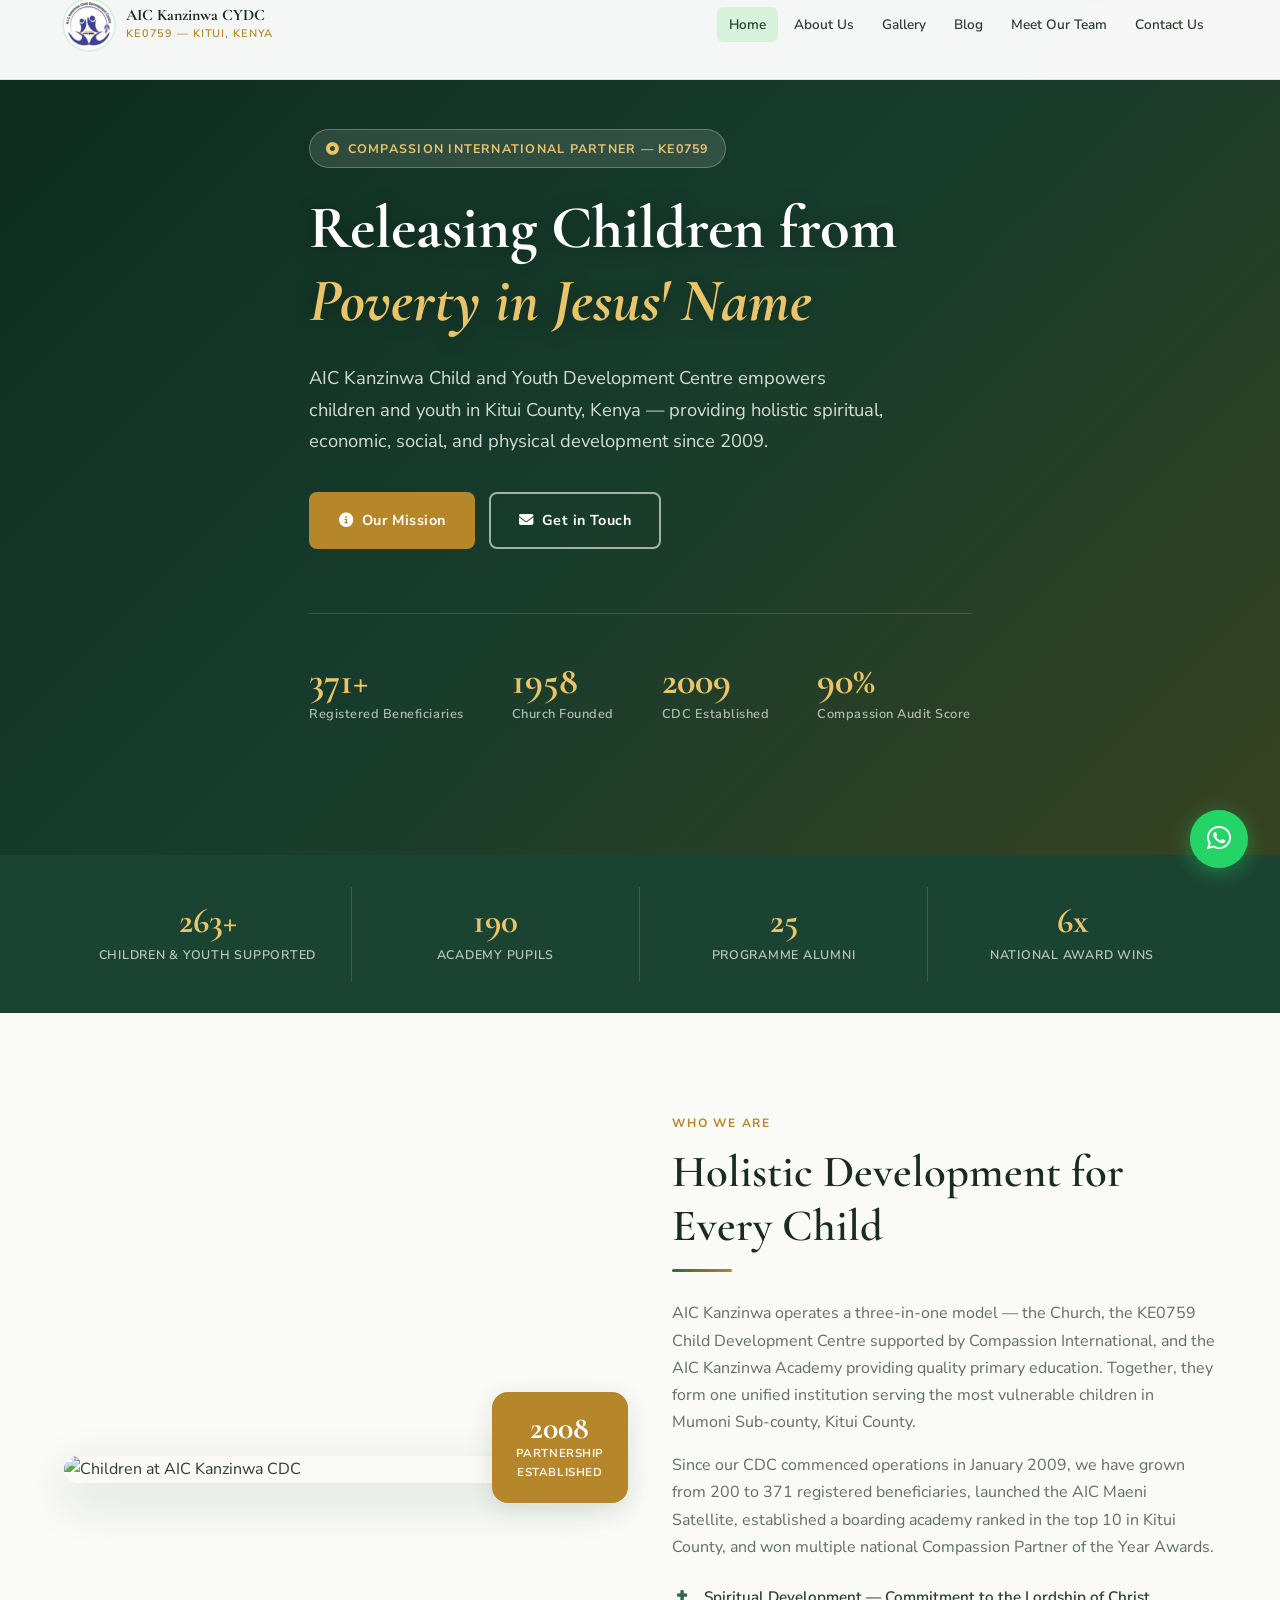
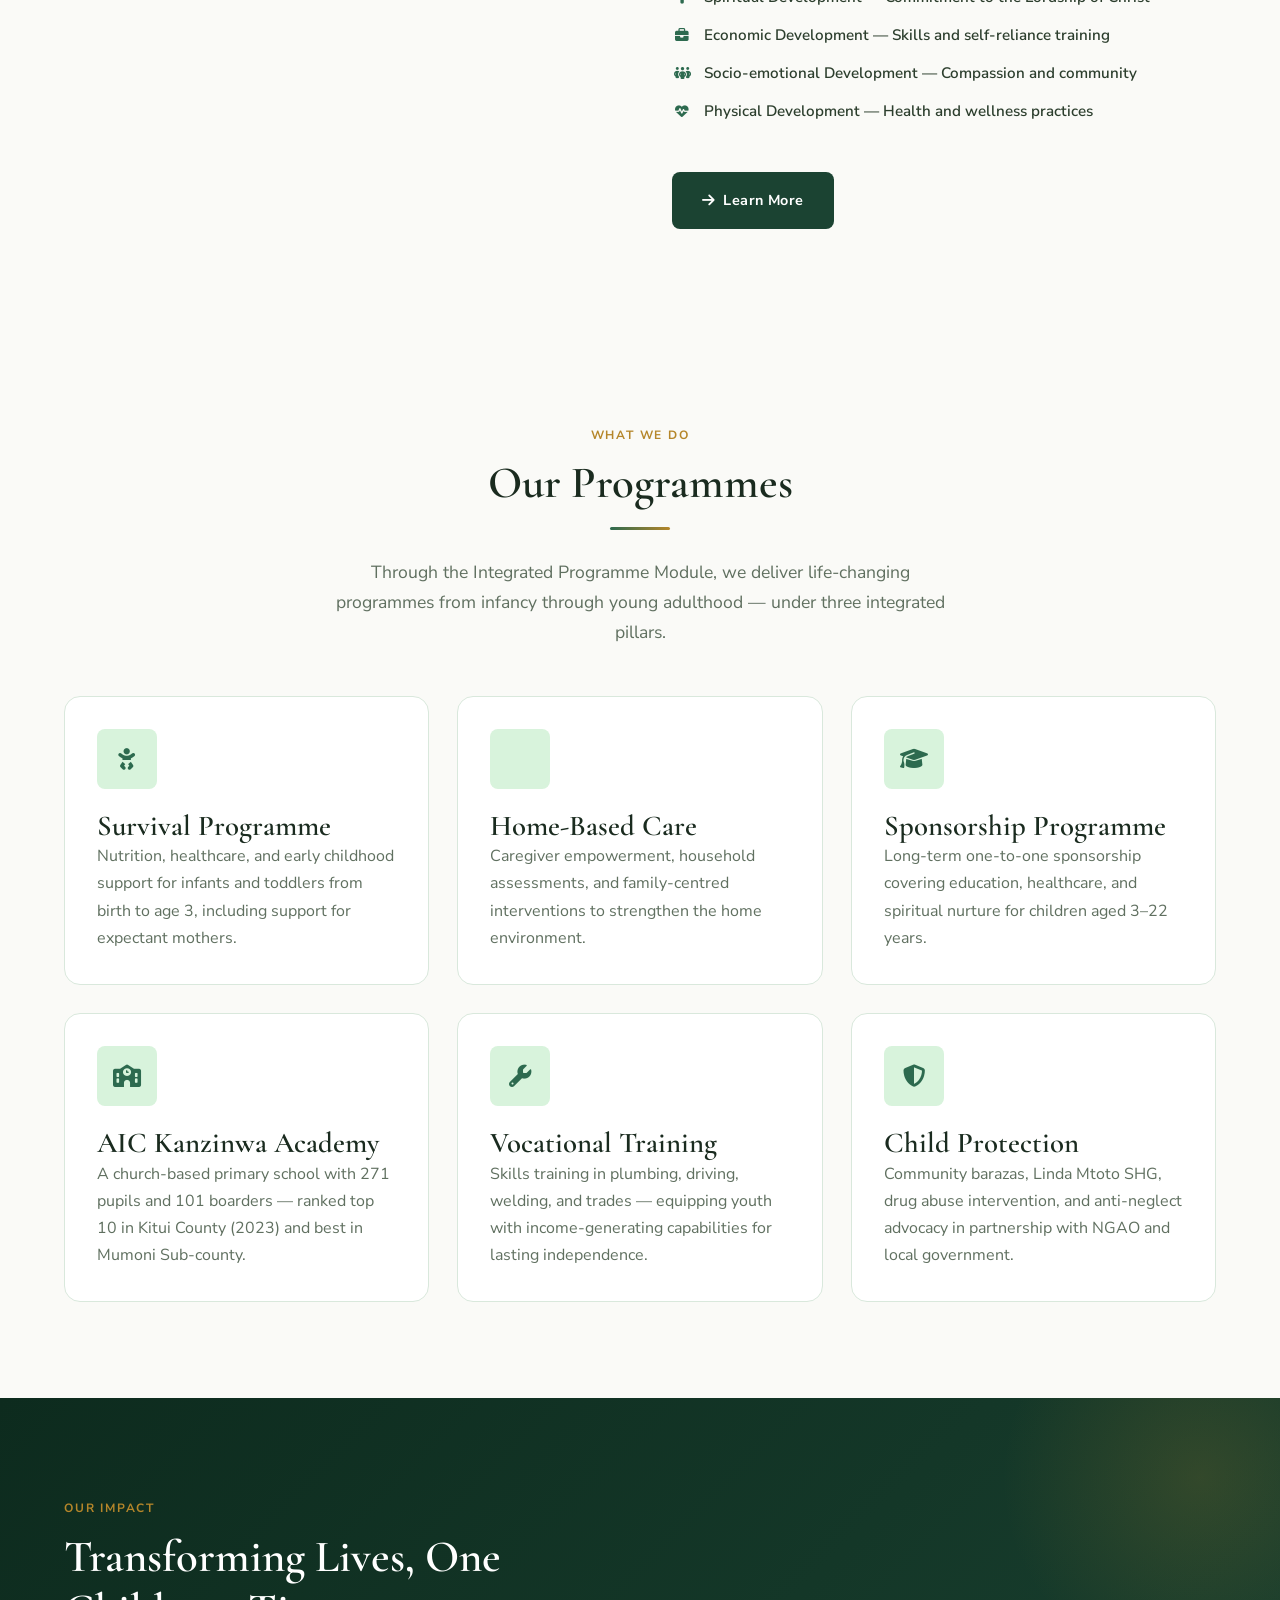
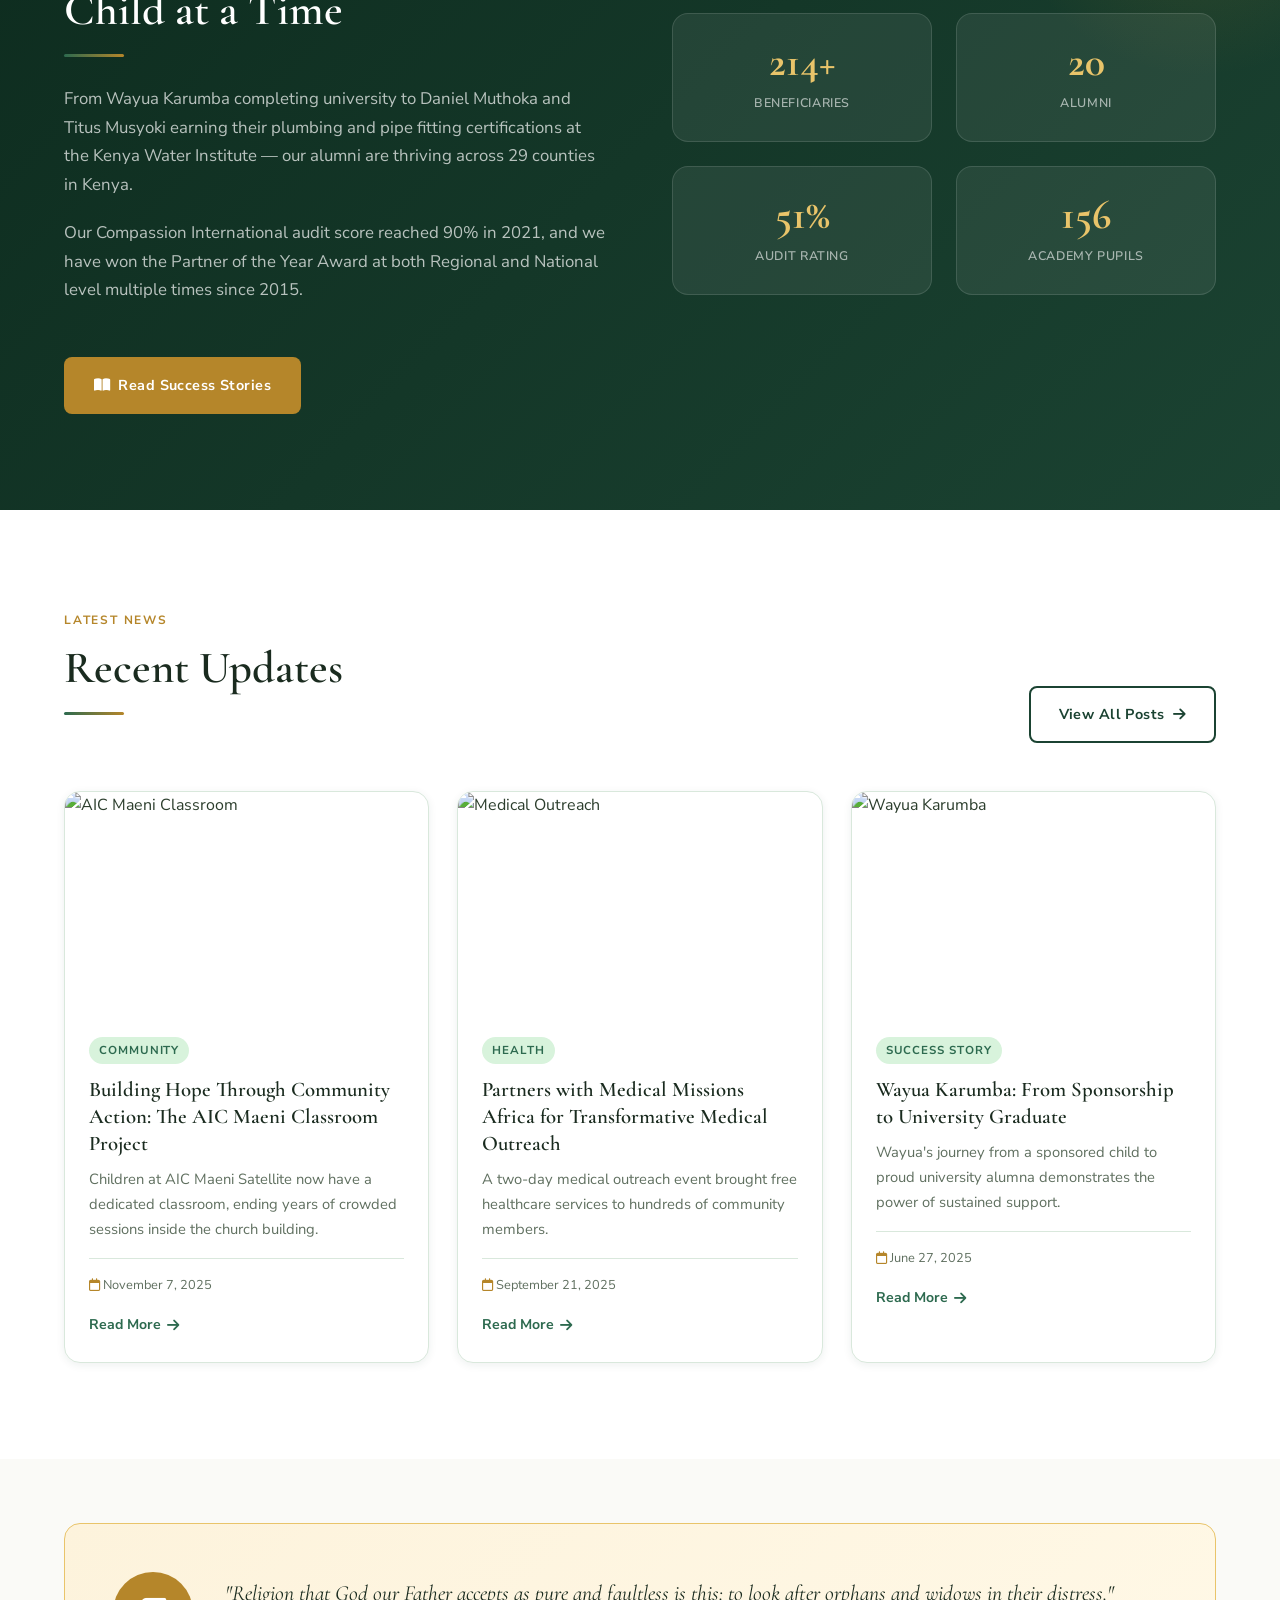
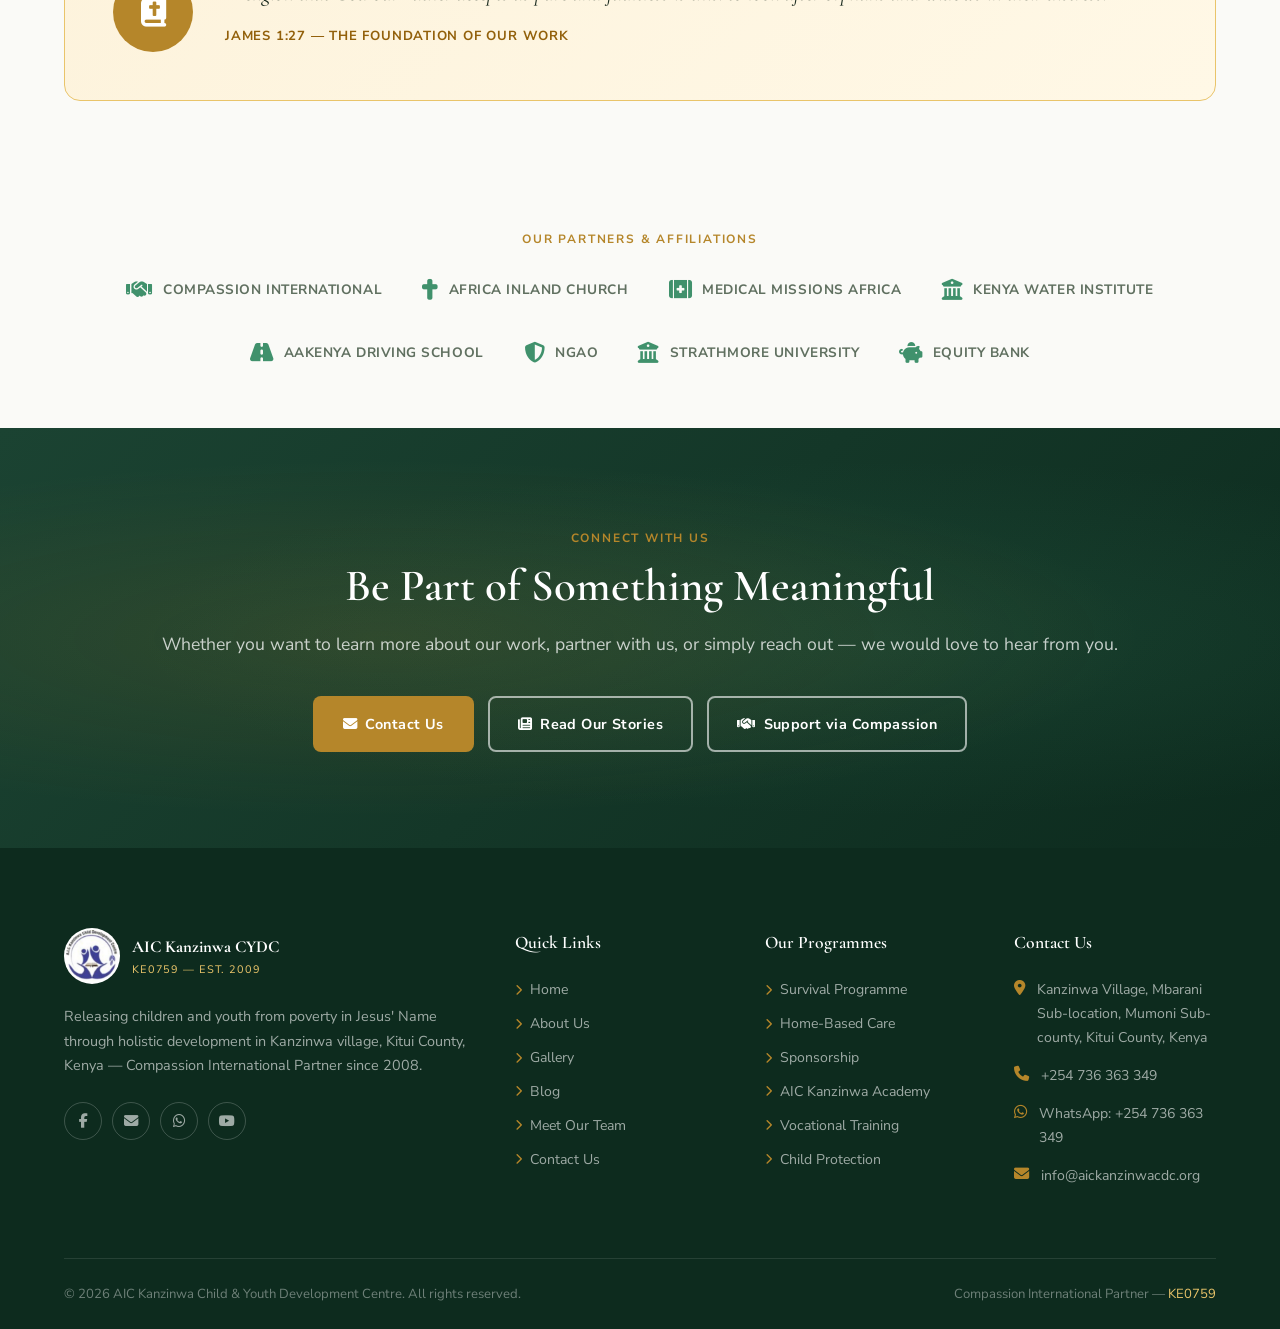
==== commit 81966119: "Updated Website, Interactions, and User Friendly." ====
--- a/index.html
+++ b/index.html
@@ -1,96 +1,71 @@
 <!DOCTYPE html>
 <html lang="en">
 <head>
-  <meta charset="UTF-8" />
-  <meta name="viewport" content="width=device-width, initial-scale=1.0" />
+  <meta charset="UTF-8" /><meta name="viewport" content="width=device-width, initial-scale=1.0" />
   <title>AIC Kanzinwa CYDC — Child &amp; Youth Development Centre</title>
-  <meta name="description" content="AIC Kanzinwa Child and Youth Development Centre (CYDC KE0759) — partnering with Compassion International to holistically release children and youth from poverty in Kitui County, Kenya." />
+  <meta name="description" content="AIC Kanzinwa Child and Youth Development Centre (KE0759) — Compassion International partner releasing children and youth from poverty in Kitui County, Kenya since 2009." />
+  <link rel="icon" type="image/jpeg" href="images/logo.jpg" />
   <link rel="stylesheet" href="css/styles.css" />
   <link rel="stylesheet" href="https://cdnjs.cloudflare.com/ajax/libs/font-awesome/6.5.0/css/all.min.css" />
   <style>
-    .hero { min-height: 95vh; }
-    .hero-bg { background-image: url('https://images.unsplash.com/photo-1509099836639-18ba1795216d?w=1800&q=80'); }
-    .about-split { display:grid; grid-template-columns:1fr 1fr; gap:64px; align-items:center; }
-    .about-img-wrap { position:relative; }
-    .about-img-wrap img { width:100%; border-radius:var(--radius-lg); box-shadow:var(--shadow-lg); }
-    .about-img-badge {
-      position:absolute; bottom:-20px; right:-20px;
-      background:var(--gold-500); color:var(--white);
-      border-radius:var(--radius-lg); padding:20px 24px;
-      text-align:center; box-shadow:var(--shadow-md);
-    }
-    .about-img-badge .num { font-family:'Cormorant Garamond',serif; font-size:2rem; font-weight:700; line-height:1; }
-    .about-img-badge .lbl { font-size:0.72rem; font-weight:700; letter-spacing:0.05em; text-transform:uppercase; opacity:0.9; }
-    .values-list { display:flex; flex-direction:column; gap:12px; margin:24px 0; }
-    .value-item { display:flex; align-items:center; gap:12px; font-size:0.95rem; font-weight:600; color:var(--text); }
-    .value-item i { color:var(--green-700); font-size:0.85rem; width:20px; text-align:center; }
-    .news-section { background:var(--white); }
-    .news-header { display:flex; align-items:flex-end; justify-content:space-between; margin-bottom:48px; gap:20px; }
-    .impact-section { background:linear-gradient(135deg,#0D2B1E 0%,#1B4332 100%); position:relative; overflow:hidden; }
-    .impact-section::before { content:''; position:absolute; top:-120px; right:-120px; width:400px; height:400px; background:radial-gradient(circle,rgba(181,134,42,0.18) 0%,transparent 70%); }
-    .impact-content { position:relative; z-index:1; }
-    .impact-grid { display:grid; grid-template-columns:1fr 1fr; gap:64px; align-items:center; }
-    .impact-text h2 { color:var(--white); margin-bottom:16px; }
-    .impact-text p { color:rgba(255,255,255,0.7); margin-bottom:28px; font-size:1.05rem; }
-    .impact-stats-grid { display:grid; grid-template-columns:1fr 1fr; gap:24px; }
-    .impact-stat-box { background:rgba(255,255,255,0.07); border:1px solid rgba(255,255,255,0.12); border-radius:var(--radius-lg); padding:28px 20px; text-align:center; }
-    .impact-stat-box .val { font-family:'Cormorant Garamond',serif; font-size:2.6rem; font-weight:700; color:var(--gold-300); line-height:1; }
-    .impact-stat-box .lbl { font-size:0.78rem; color:rgba(255,255,255,0.6); font-weight:600; letter-spacing:0.05em; text-transform:uppercase; margin-top:8px; }
-    .partners-section { background:var(--cream); }
-    .partners-grid { display:flex; align-items:center; justify-content:center; gap:48px; flex-wrap:wrap; }
-    .partner-item { display:flex; align-items:center; gap:10px; color:var(--muted); font-size:0.88rem; font-weight:700; letter-spacing:0.05em; text-transform:uppercase; }
-    .partner-item i { color:var(--green-600); font-size:1.4rem; }
-    @media(max-width:768px){
-      .about-split{grid-template-columns:1fr;gap:48px;}
-      .about-img-badge{bottom:-16px;right:16px;}
-      .impact-grid{grid-template-columns:1fr;gap:40px;}
-      .news-header{flex-direction:column;align-items:flex-start;}
-    }
+    .hero{min-height:95vh;}
+    .hero-bg{background-image:url('https://images.unsplash.com/photo-1509099836639-18ba1795216d?w=1800&q=80');}
+    .about-split{display:grid;grid-template-columns:1fr 1fr;gap:64px;align-items:center;}
+    .about-img-wrap{position:relative;}
+    .about-img-wrap img{width:100%;border-radius:var(--radius-lg);box-shadow:var(--shadow-lg);}
+    .about-img-badge{position:absolute;bottom:-20px;right:-20px;background:var(--gold-500);color:var(--white);border-radius:var(--radius-lg);padding:20px 24px;text-align:center;box-shadow:var(--shadow-md);}
+    .about-img-badge .num{font-family:'Cormorant Garamond',serif;font-size:2rem;font-weight:700;line-height:1;}
+    .about-img-badge .lbl{font-size:0.72rem;font-weight:700;letter-spacing:0.05em;text-transform:uppercase;opacity:0.9;}
+    .values-list{display:flex;flex-direction:column;gap:12px;margin:24px 0;}
+    .value-item{display:flex;align-items:center;gap:12px;font-size:0.95rem;font-weight:600;color:var(--text);}
+    .value-item i{color:var(--green-700);font-size:0.85rem;width:20px;text-align:center;}
+    .news-section{background:var(--white);}
+    .news-header{display:flex;align-items:flex-end;justify-content:space-between;margin-bottom:48px;gap:20px;}
+    .impact-section{background:linear-gradient(135deg,#0D2B1E 0%,#1B4332 100%);position:relative;overflow:hidden;}
+    .impact-section::before{content:'';position:absolute;top:-120px;right:-120px;width:400px;height:400px;background:radial-gradient(circle,rgba(181,134,42,0.18) 0%,transparent 70%);}
+    .impact-content{position:relative;z-index:1;}
+    .impact-grid{display:grid;grid-template-columns:1fr 1fr;gap:64px;align-items:center;}
+    .impact-text h2{color:var(--white);margin-bottom:16px;}
+    .impact-text p{color:rgba(255,255,255,0.7);margin-bottom:20px;font-size:1.05rem;}
+    .impact-stats-grid{display:grid;grid-template-columns:1fr 1fr;gap:24px;}
+    .impact-stat-box{background:rgba(255,255,255,0.07);border:1px solid rgba(255,255,255,0.12);border-radius:var(--radius-lg);padding:28px 20px;text-align:center;}
+    .impact-stat-box .val{font-family:'Cormorant Garamond',serif;font-size:2.6rem;font-weight:700;color:var(--gold-300);line-height:1;}
+    .impact-stat-box .lbl{font-size:0.78rem;color:rgba(255,255,255,0.6);font-weight:600;letter-spacing:0.05em;text-transform:uppercase;margin-top:8px;}
+    .partners-grid{display:flex;align-items:center;justify-content:center;gap:40px;flex-wrap:wrap;}
+    .partner-item{display:flex;align-items:center;gap:10px;color:var(--muted);font-size:0.85rem;font-weight:700;letter-spacing:0.04em;text-transform:uppercase;}
+    .partner-item i{color:var(--green-600);font-size:1.3rem;}
+    @media(max-width:768px){.about-split{grid-template-columns:1fr;gap:48px;}.about-img-badge{bottom:-16px;right:16px;}.impact-grid{grid-template-columns:1fr;gap:40px;}.news-header{flex-direction:column;align-items:flex-start;}}
   </style>
 </head>
 <body>
 
+<!-- NAV -->
 <nav class="navbar">
-  <div class="container">
-    <div class="nav-inner">
-      <a href="index.html" class="nav-brand">
-        <div class="nav-brand-icon"><i class="fa-solid fa-hands-holding-child"></i></div>
-        <div class="nav-brand-text">
-          <div class="org-name">AIC Kanzinwa CYDC</div>
-          <div class="org-sub">KE0759 — Kitui, Kenya</div>
-        </div>
-      </a>
-      <ul class="nav-links">
-        <li><a href="index.html">Home</a></li>
-        <li><a href="about.html">About Us</a></li>
-        <li><a href="volunteer.html">Volunteer</a></li>
-        <li><a href="gallery.html">Gallery</a></li>
-        <li><a href="blog.html">News</a></li>
-        <li><a href="team.html">Our Team</a></li>
-        <li><a href="contact.html">Contact</a></li>
-      </ul>
-      <div class="nav-cta">
-        <a href="donate.html" class="btn btn-gold"><i class="fa-solid fa-heart"></i> Donate</a>
-      </div>
-      <button class="hamburger" aria-label="Toggle menu"><span></span><span></span><span></span></button>
-    </div>
-  </div>
+  <div class="container"><div class="nav-inner">
+    <a href="index.html" class="nav-brand">
+      <img src="images/logo.jpg" alt="AIC Kanzinwa CYDC Logo" class="nav-logo-img" />
+      <div class="nav-brand-text"><div class="org-name">AIC Kanzinwa CYDC</div><div class="org-sub">KE0759 — Kitui, Kenya</div></div>
+    </a>
+    <ul class="nav-links">
+      <li><a href="index.html" class="active">Home</a></li>
+      <li><a href="about.html">About Us</a></li>
+      <li><a href="gallery.html">Gallery</a></li>
+      <li><a href="blog.html">Blog</a></li>
+      <li><a href="team.html">Meet Our Team</a></li>
+      <li><a href="contact.html">Contact Us</a></li>
+    </ul>
+    <button class="hamburger" aria-label="Toggle menu"><span></span><span></span><span></span></button>
+  </div></div>
 </nav>
-
 <div class="mobile-menu">
-  <a href="index.html">Home</a>
-  <a href="about.html">About Us</a>
-  <a href="volunteer.html">Volunteer</a>
-  <a href="gallery.html">Gallery</a>
-  <a href="blog.html">News &amp; Blog</a>
-  <a href="team.html">Meet Our Team</a>
-  <a href="contact.html">Contact Us</a>
-  <div class="mobile-cta">
-    <a href="donate.html" class="btn btn-gold"><i class="fa-solid fa-heart"></i> Donate Now</a>
-    <a href="volunteer.html" class="btn btn-outline">Volunteer</a>
+  <a href="index.html">Home</a><a href="about.html">About Us</a><a href="gallery.html">Gallery</a>
+  <a href="blog.html">Blog</a><a href="team.html">Meet Our Team</a><a href="contact.html">Contact Us</a>
+  <div class="mobile-cta" style="margin-top:16px;">
+    <a href="contact.html" class="btn btn-primary" style="flex:1;justify-content:center;"><i class="fa-solid fa-envelope"></i> Get in Touch</a>
   </div>
 </div>
 
+<!-- HERO -->
 <section class="hero">
   <div class="hero-bg"></div>
   <div class="hero-overlay"></div>
@@ -100,30 +75,32 @@
       <h1>Releasing Children from<br><span>Poverty in Jesus' Name</span></h1>
       <p>AIC Kanzinwa Child and Youth Development Centre empowers children and youth in Kitui County, Kenya — providing holistic spiritual, economic, social, and physical development since 2009.</p>
       <div class="hero-actions">
-        <a href="donate.html" class="btn btn-gold"><i class="fa-solid fa-heart"></i> Support a Child</a>
-        <a href="about.html" class="btn btn-outline-white"><i class="fa-solid fa-circle-info"></i> Our Mission</a>
+        <a href="about.html" class="btn btn-gold"><i class="fa-solid fa-circle-info"></i> Our Mission</a>
+        <a href="contact.html" class="btn btn-outline-white"><i class="fa-solid fa-envelope"></i> Get in Touch</a>
       </div>
     </div>
     <div class="hero-stats">
       <div><div class="hero-stat-value">371+</div><div class="hero-stat-label">Registered Beneficiaries</div></div>
-      <div><div class="hero-stat-value">2009</div><div class="hero-stat-label">Year Established</div></div>
-      <div><div class="hero-stat-value">4</div><div class="hero-stat-label">Development Areas</div></div>
-      <div><div class="hero-stat-value">2</div><div class="hero-stat-label">Active Locations</div></div>
-    </div>
-  </div>
-</section>
-
+      <div><div class="hero-stat-value">1958</div><div class="hero-stat-label">Church Founded</div></div>
+      <div><div class="hero-stat-value">2009</div><div class="hero-stat-label">CDC Established</div></div>
+      <div><div class="hero-stat-value">90%</div><div class="hero-stat-label">Compassion Audit Score</div></div>
+    </div>
+  </div>
+</section>
+
+<!-- STATS BAR -->
 <div class="stats-bar">
   <div class="container">
     <div class="stats-bar-grid">
       <div class="stat-item"><div class="stat-value"><span class="counter" data-target="371" data-suffix="+">371+</span></div><div class="stat-label">Children &amp; Youth Supported</div></div>
-      <div class="stat-item"><div class="stat-value"><span class="counter" data-target="16" data-suffix="yrs">16yrs</span></div><div class="stat-label">Years of Service</div></div>
-      <div class="stat-item"><div class="stat-value"><span class="counter" data-target="5" data-suffix="km">5km</span></div><div class="stat-label">Community Radius Served</div></div>
-      <div class="stat-item"><div class="stat-value"><span class="counter" data-target="100" data-suffix="%">100%</span></div><div class="stat-label">Holistic Development Focus</div></div>
+      <div class="stat-item"><div class="stat-value"><span class="counter" data-target="271">271</span></div><div class="stat-label">Academy Pupils</div></div>
+      <div class="stat-item"><div class="stat-value"><span class="counter" data-target="36">36</span></div><div class="stat-label">Programme Alumni</div></div>
+      <div class="stat-item"><div class="stat-value"><span class="counter" data-target="9" data-suffix="x">9x</span></div><div class="stat-label">National Award Wins</div></div>
     </div>
   </div>
 </div>
 
+<!-- ABOUT SPLIT -->
 <section class="section">
   <div class="container">
     <div class="about-split">
@@ -135,8 +112,8 @@
         <span class="section-label">Who We Are</span>
         <h2 class="section-title">Holistic Development for Every Child</h2>
         <div class="divider"></div>
-        <p style="margin-bottom:16px;">Located in Kanzinwa village, Kitui County, Kenya, the Africa Inland Church Kanzinwa CDC has partnered with Compassion International since November 2008 to holistically release children and youth from poverty.</p>
-        <p style="margin-bottom:24px;">We serve registered beneficiaries across the Integrated Programme Module — covering survival, home-based, and sponsorship programmes — focusing on four core development pillars.</p>
+        <p style="margin-bottom:16px;">AIC Kanzinwa operates a three-in-one model — the Church, the KE0759 Child Development Centre supported by Compassion International, and the AIC Kanzinwa Academy providing quality primary education. Together, they form one unified institution serving the most vulnerable children in Mumoni Sub-county, Kitui County.</p>
+        <p style="margin-bottom:24px;">Since our CDC commenced operations in January 2009, we have grown from 200 to 371 registered beneficiaries, launched the AIC Maeni Satellite, established a boarding academy ranked in the top 10 in Kitui County, and won multiple national Compassion Partner of the Year Awards.</p>
         <div class="values-list">
           <div class="value-item"><i class="fa-solid fa-cross"></i> Spiritual Development — Commitment to the Lordship of Christ</div>
           <div class="value-item"><i class="fa-solid fa-briefcase"></i> Economic Development — Skills and self-reliance training</div>
@@ -149,25 +126,27 @@
   </div>
 </section>
 
+<!-- PROGRAMMES -->
 <section class="section bg-light">
   <div class="container">
     <div class="text-center mb-6 animate">
       <span class="section-label">What We Do</span>
       <h2 class="section-title">Our Programmes</h2>
       <div class="divider divider-center"></div>
-      <p class="section-lead" style="margin:0 auto;">Through the Integrated Programme Module, we deliver life-changing programmes tailored to each child's needs — from infancy through to young adulthood.</p>
+      <p class="section-lead" style="margin:0 auto;">Through the Integrated Programme Module, we deliver life-changing programmes from infancy through young adulthood — under three integrated pillars.</p>
     </div>
     <div class="grid-3">
-      <div class="program-card animate" data-delay="0"><div class="program-icon"><i class="fa-solid fa-baby"></i></div><h3>Survival Programme</h3><p>Nutrition, healthcare, and early childhood support for infants and toddlers in vulnerable households from birth to age 3.</p></div>
-      <div class="program-card animate" data-delay="100"><div class="program-icon"><i class="fa-solid fa-house-heart"></i></div><h3>Home-Based Care</h3><p>Caregiver support, household empowerment, and family-centred interventions to strengthen the home environment.</p></div>
+      <div class="program-card animate" data-delay="0"><div class="program-icon"><i class="fa-solid fa-baby"></i></div><h3>Survival Programme</h3><p>Nutrition, healthcare, and early childhood support for infants and toddlers from birth to age 3, including support for expectant mothers.</p></div>
+      <div class="program-card animate" data-delay="100"><div class="program-icon"><i class="fa-solid fa-house-heart"></i></div><h3>Home-Based Care</h3><p>Caregiver empowerment, household assessments, and family-centred interventions to strengthen the home environment.</p></div>
       <div class="program-card animate" data-delay="200"><div class="program-icon"><i class="fa-solid fa-graduation-cap"></i></div><h3>Sponsorship Programme</h3><p>Long-term one-to-one sponsorship covering education, healthcare, and spiritual nurture for children aged 3–22 years.</p></div>
-      <div class="program-card animate" data-delay="300"><div class="program-icon"><i class="fa-solid fa-stethoscope"></i></div><h3>Medical Outreach</h3><p>Periodic health clinics in partnership with Medical Missions Africa, providing free checkups, treatment, and health education.</p></div>
-      <div class="program-card animate" data-delay="400"><div class="program-icon"><i class="fa-solid fa-wrench"></i></div><h3>Vocational Training</h3><p>Skills training in plumbing, driving, and trade crafts — equipping youth with income-generating capabilities.</p></div>
-      <div class="program-card animate" data-delay="500"><div class="program-icon"><i class="fa-solid fa-shield-halved"></i></div><h3>Child Protection</h3><p>Community barazas, child neglect intervention, and anti-drug advocacy in partnership with government stakeholders.</p></div>
-    </div>
-  </div>
-</section>
-
+      <div class="program-card animate" data-delay="300"><div class="program-icon"><i class="fa-solid fa-school"></i></div><h3>AIC Kanzinwa Academy</h3><p>A church-based primary school with 271 pupils and 101 boarders — ranked top 10 in Kitui County (2023) and best in Mumoni Sub-county.</p></div>
+      <div class="program-card animate" data-delay="400"><div class="program-icon"><i class="fa-solid fa-wrench"></i></div><h3>Vocational Training</h3><p>Skills training in plumbing, driving, welding, and trades — equipping youth with income-generating capabilities for lasting independence.</p></div>
+      <div class="program-card animate" data-delay="500"><div class="program-icon"><i class="fa-solid fa-shield-halved"></i></div><h3>Child Protection</h3><p>Community barazas, Linda Mtoto SHG, drug abuse intervention, and anti-neglect advocacy in partnership with NGAO and local government.</p></div>
+    </div>
+  </div>
+</section>
+
+<!-- IMPACT -->
 <section class="section impact-section">
   <div class="container impact-content">
     <div class="impact-grid">
@@ -175,20 +154,21 @@
         <span class="section-label">Our Impact</span>
         <h2>Transforming Lives, One Child at a Time</h2>
         <div class="divider"></div>
-        <p>From Wayua Karumba completing university to Daniel Muthoka earning his plumbing certification — each success story reflects the power of sustained, compassionate support.</p>
-        <p style="margin-top:12px;">Our satellite at AIC Maeni serves 30 additional beneficiaries, extending our reach to the most vulnerable families in the region.</p>
+        <p>From Wayua Karumba completing university to Daniel Muthoka and Titus Musyoki earning their plumbing and pipe fitting certifications at the Kenya Water Institute — our alumni are thriving across 29 counties in Kenya.</p>
+        <p>Our Compassion International audit score reached 90% in 2021, and we have won the Partner of the Year Award at both Regional and National level multiple times since 2015.</p>
         <a href="blog.html" class="btn btn-gold mt-4"><i class="fa-solid fa-book-open"></i> Read Success Stories</a>
       </div>
       <div class="impact-stats-grid animate" data-delay="150">
         <div class="impact-stat-box"><div class="val"><span class="counter" data-target="371" data-suffix="+">371+</span></div><div class="lbl">Beneficiaries</div></div>
-        <div class="impact-stat-box"><div class="val"><span class="counter" data-target="30">30</span></div><div class="lbl">Maeni Satellite</div></div>
-        <div class="impact-stat-box"><div class="val"><span class="counter" data-target="16" data-suffix="yr">16yr</span></div><div class="lbl">Partnership</div></div>
-        <div class="impact-stat-box"><div class="val"><span class="counter" data-target="22">22</span></div><div class="lbl">Max Support Age</div></div>
-      </div>
-    </div>
-  </div>
-</section>
-
+        <div class="impact-stat-box"><div class="val"><span class="counter" data-target="36">36</span></div><div class="lbl">Alumni</div></div>
+        <div class="impact-stat-box"><div class="val"><span class="counter" data-target="90" data-suffix="%">90%</span></div><div class="lbl">Audit Rating</div></div>
+        <div class="impact-stat-box"><div class="val"><span class="counter" data-target="271">271</span></div><div class="lbl">Academy Pupils</div></div>
+      </div>
+    </div>
+  </div>
+</section>
+
+<!-- LATEST NEWS -->
 <section class="section news-section">
   <div class="container">
     <div class="news-header animate">
@@ -197,7 +177,7 @@
     </div>
     <div class="grid-3">
       <div class="card animate" data-delay="0">
-        <img class="card-img" src="https://images.unsplash.com/photo-1574362848149-11496d93a7c7?w=600&q=80" alt="AIC Maeni Classroom Project" />
+        <img class="card-img" src="https://images.unsplash.com/photo-1574362848149-11496d93a7c7?w=600&q=80" alt="AIC Maeni Classroom" />
         <div class="card-body">
           <span class="card-tag">Community</span>
           <h3 class="card-title">Building Hope Through Community Action: The AIC Maeni Classroom Project</h3>
@@ -211,17 +191,17 @@
         <div class="card-body">
           <span class="card-tag">Health</span>
           <h3 class="card-title">Partners with Medical Missions Africa for Transformative Medical Outreach</h3>
-          <p class="card-text">A two-day medical outreach brought free healthcare services to hundreds of community members at AIC Kanzinwa.</p>
+          <p class="card-text">A two-day medical outreach event brought free healthcare services to hundreds of community members.</p>
           <div class="card-meta"><span><i class="fa-regular fa-calendar"></i> September 21, 2025</span></div>
           <a href="blog.html" class="card-link">Read More <i class="fa-solid fa-arrow-right"></i></a>
         </div>
       </div>
       <div class="card animate" data-delay="200">
-        <img class="card-img" src="https://images.unsplash.com/photo-1523050854058-8df90110c9f1?w=600&q=80" alt="Wayua Karumba Success Story" />
+        <img class="card-img" src="https://images.unsplash.com/photo-1523050854058-8df90110c9f1?w=600&q=80" alt="Wayua Karumba" />
         <div class="card-body">
           <span class="card-tag">Success Story</span>
-          <h3 class="card-title">Success Story — Wayua Karumba: From Sponsorship to University Graduate</h3>
-          <p class="card-text">Wayua's journey from a Compassion-sponsored child to proud alumna demonstrates the transformative power of sustained support.</p>
+          <h3 class="card-title">Wayua Karumba: From Sponsorship to University Graduate</h3>
+          <p class="card-text">Wayua's journey from a sponsored child to proud university alumna demonstrates the power of sustained support.</p>
           <div class="card-meta"><span><i class="fa-regular fa-calendar"></i> June 27, 2025</span></div>
           <a href="blog.html" class="card-link">Read More <i class="fa-solid fa-arrow-right"></i></a>
         </div>
@@ -230,21 +210,13 @@
   </div>
 </section>
 
-<section class="section-sm">
-  <div class="container">
-    <div class="mission-strip animate">
-      <div class="mission-icon"><i class="fa-solid fa-book-bible"></i></div>
-      <div>
-        <p style="font-family:'Cormorant Garamond',serif;font-size:1.35rem;font-style:italic;color:var(--dark);margin-bottom:10px;">"Religion that God our Father accepts as pure and faultless is this: to look after orphans and widows in their distress."</p>
-        <span style="font-size:0.82rem;font-weight:700;color:var(--gold-700);letter-spacing:0.06em;text-transform:uppercase;">James 1:27 — The Foundation of Our Work</span>
-      </div>
-    </div>
-  </div>
-</section>
-
-<section class="section-sm partners-section">
+<!-- SCRIPTURE STRIP -->
+<section class="section-sm"><div class="container"><div class="mission-strip animate"><div class="mission-icon"><i class="fa-solid fa-book-bible"></i></div><div><p style="font-family:'Cormorant Garamond',serif;font-size:1.35rem;font-style:italic;color:var(--dark);margin-bottom:10px;">"Religion that God our Father accepts as pure and faultless is this: to look after orphans and widows in their distress."</p><span style="font-size:0.82rem;font-weight:700;color:var(--gold-700);letter-spacing:0.06em;text-transform:uppercase;">James 1:27 — The Foundation of Our Work</span></div></div></div></section>
+
+<!-- PARTNERS -->
+<section class="section-sm bg-light">
   <div class="container text-center animate">
-    <span class="section-label" style="margin-bottom:32px;display:block;">Our Partners &amp; Affiliations</span>
+    <span class="section-label" style="display:block;margin-bottom:28px;">Our Partners &amp; Affiliations</span>
     <div class="partners-grid">
       <div class="partner-item"><i class="fa-solid fa-handshake"></i> Compassion International</div>
       <div class="partner-item"><i class="fa-solid fa-cross"></i> Africa Inland Church</div>
@@ -252,77 +224,88 @@
       <div class="partner-item"><i class="fa-solid fa-building-columns"></i> Kenya Water Institute</div>
       <div class="partner-item"><i class="fa-solid fa-road"></i> AAKenya Driving School</div>
       <div class="partner-item"><i class="fa-solid fa-shield-halved"></i> NGAO</div>
-    </div>
-  </div>
-</section>
-
+      <div class="partner-item"><i class="fa-solid fa-university"></i> Strathmore University</div>
+      <div class="partner-item"><i class="fa-solid fa-piggy-bank"></i> Equity Bank</div>
+    </div>
+  </div>
+</section>
+
+<!-- CTA -->
 <section class="cta-section">
   <div class="container">
-    <span class="section-label">Make a Difference Today</span>
-    <h2>Every Contribution Changes a Life</h2>
-    <p>Join hundreds of supporters who believe every child deserves the chance to thrive.</p>
+    <span class="section-label">Connect With Us</span>
+    <h2>Be Part of Something Meaningful</h2>
+    <p>Whether you want to learn more about our work, partner with us, or simply reach out — we would love to hear from you.</p>
     <div class="cta-actions">
-      <a href="donate.html" class="btn btn-gold"><i class="fa-solid fa-heart"></i> Donate Now</a>
-      <a href="volunteer.html" class="btn btn-outline-white"><i class="fa-solid fa-hands-helping"></i> Volunteer With Us</a>
-      <a href="contact.html" class="btn btn-outline-white"><i class="fa-solid fa-envelope"></i> Get in Touch</a>
-    </div>
-  </div>
-</section>
-
-<footer>
-  <div class="container">
-    <div class="footer-top">
-      <div class="footer-brand">
-        <div class="footer-logo">
-          <div class="icon"><i class="fa-solid fa-hands-holding-child"></i></div>
-          <div><div class="org-name">AIC Kanzinwa CYDC</div><div class="org-sub">KE0759 — Est. 2009</div></div>
-        </div>
-        <p>Releasing children and youth from poverty in Jesus' Name through holistic development in Kanzinwa village, Kitui County, Kenya — in partnership with Compassion International since 2008.</p>
-        <div class="footer-socials">
-          <a href="https://www.facebook.com" target="_blank" rel="noopener" class="footer-social-link"><i class="fa-brands fa-facebook-f"></i></a>
-          <a href="mailto:ke759aickanzinwacdc@gmail.com" class="footer-social-link"><i class="fa-solid fa-envelope"></i></a>
-          <a href="https://www.youtube.com" target="_blank" rel="noopener" class="footer-social-link"><i class="fa-brands fa-youtube"></i></a>
-          <a href="https://wa.me/" target="_blank" rel="noopener" class="footer-social-link"><i class="fa-brands fa-whatsapp"></i></a>
-        </div>
-      </div>
-      <div class="footer-col">
-        <h5>Quick Links</h5>
-        <ul class="footer-links">
-          <li><a href="index.html"><i class="fa-solid fa-chevron-right"></i> Home</a></li>
-          <li><a href="about.html"><i class="fa-solid fa-chevron-right"></i> About Us</a></li>
-          <li><a href="volunteer.html"><i class="fa-solid fa-chevron-right"></i> Volunteer</a></li>
-          <li><a href="donate.html"><i class="fa-solid fa-chevron-right"></i> Donate</a></li>
-          <li><a href="gallery.html"><i class="fa-solid fa-chevron-right"></i> Gallery</a></li>
-          <li><a href="blog.html"><i class="fa-solid fa-chevron-right"></i> News &amp; Blog</a></li>
-          <li><a href="team.html"><i class="fa-solid fa-chevron-right"></i> Our Team</a></li>
-          <li><a href="contact.html"><i class="fa-solid fa-chevron-right"></i> Contact Us</a></li>
-        </ul>
-      </div>
-      <div class="footer-col">
-        <h5>Our Programmes</h5>
-        <ul class="footer-links">
-          <li><a href="about.html"><i class="fa-solid fa-chevron-right"></i> Survival Programme</a></li>
-          <li><a href="about.html"><i class="fa-solid fa-chevron-right"></i> Home-Based Care</a></li>
-          <li><a href="about.html"><i class="fa-solid fa-chevron-right"></i> Sponsorship</a></li>
-          <li><a href="about.html"><i class="fa-solid fa-chevron-right"></i> Medical Outreach</a></li>
-          <li><a href="about.html"><i class="fa-solid fa-chevron-right"></i> Vocational Training</a></li>
-          <li><a href="about.html"><i class="fa-solid fa-chevron-right"></i> Child Protection</a></li>
-        </ul>
-      </div>
-      <div class="footer-col">
-        <h5>Contact Us</h5>
-        <div class="footer-contact-item"><i class="fa-solid fa-location-dot"></i><span>Kanzinwa Village, Mumoni Sub-county, Kitui County, Kenya</span></div>
-        <div class="footer-contact-item"><i class="fa-solid fa-envelope"></i><a href="mailto:ke759aickanzinwacdc@gmail.com" style="color:rgba(255,255,255,0.6);">ke759aickanzinwacdc@gmail.com</a></div>
-        <div class="footer-contact-item"><i class="fa-solid fa-handshake"></i><span>Compassion International Partner — KE0759</span></div>
-        <a href="donate.html" class="btn btn-gold mt-3" style="font-size:0.85rem;padding:11px 20px;"><i class="fa-solid fa-heart"></i> Donate Now</a>
-      </div>
-    </div>
-    <div class="footer-bottom">
-      <span>&copy; 2025 AIC Kanzinwa Child &amp; Youth Development Centre. All rights reserved.</span>
-      <span>Compassion International Partner — <a href="https://compassion.com" target="_blank" rel="noopener">KE0759</a></span>
-    </div>
-  </div>
-</footer>
+      <a href="contact.html" class="btn btn-gold"><i class="fa-solid fa-envelope"></i> Contact Us</a>
+      <a href="blog.html" class="btn btn-outline-white"><i class="fa-solid fa-newspaper"></i> Read Our Stories</a>
+      <a href="https://compassion.com" target="_blank" rel="noopener" class="btn btn-outline-white"><i class="fa-solid fa-handshake"></i> Support via Compassion</a>
+    </div>
+  </div>
+</section>
+
+<!-- FOOTER -->
+<footer><div class="container">
+  <div class="footer-top">
+    <div class="footer-brand">
+      <div class="footer-logo"><img src="images/logo.jpg" alt="AIC Kanzinwa CYDC" class="footer-logo-img" /><div><div class="org-name">AIC Kanzinwa CYDC</div><div class="org-sub">KE0759 — Est. 2009</div></div></div>
+      <p>Releasing children and youth from poverty in Jesus' Name through holistic development in Kanzinwa village, Kitui County, Kenya — Compassion International Partner since 2008.</p>
+      <div class="footer-socials">
+        <a href="https://www.facebook.com" target="_blank" rel="noopener" class="footer-social-link"><i class="fa-brands fa-facebook-f"></i></a>
+        <a href="mailto:info@aickanzinwacdc.org" class="footer-social-link"><i class="fa-solid fa-envelope"></i></a>
+        <a href="https://wa.me/254736363349" target="_blank" rel="noopener" class="footer-social-link"><i class="fa-brands fa-whatsapp"></i></a>
+        <a href="https://www.youtube.com" target="_blank" rel="noopener" class="footer-social-link"><i class="fa-brands fa-youtube"></i></a>
+      </div>
+    </div>
+    <div class="footer-col"><h5>Quick Links</h5><ul class="footer-links">
+      <li><a href="index.html"><i class="fa-solid fa-chevron-right"></i> Home</a></li>
+      <li><a href="about.html"><i class="fa-solid fa-chevron-right"></i> About Us</a></li>
+      <li><a href="gallery.html"><i class="fa-solid fa-chevron-right"></i> Gallery</a></li>
+      <li><a href="blog.html"><i class="fa-solid fa-chevron-right"></i> Blog</a></li>
+      <li><a href="team.html"><i class="fa-solid fa-chevron-right"></i> Meet Our Team</a></li>
+      <li><a href="contact.html"><i class="fa-solid fa-chevron-right"></i> Contact Us</a></li>
+    </ul></div>
+    <div class="footer-col"><h5>Our Programmes</h5><ul class="footer-links">
+      <li><a href="about.html"><i class="fa-solid fa-chevron-right"></i> Survival Programme</a></li>
+      <li><a href="about.html"><i class="fa-solid fa-chevron-right"></i> Home-Based Care</a></li>
+      <li><a href="about.html"><i class="fa-solid fa-chevron-right"></i> Sponsorship</a></li>
+      <li><a href="about.html"><i class="fa-solid fa-chevron-right"></i> AIC Kanzinwa Academy</a></li>
+      <li><a href="about.html"><i class="fa-solid fa-chevron-right"></i> Vocational Training</a></li>
+      <li><a href="about.html"><i class="fa-solid fa-chevron-right"></i> Child Protection</a></li>
+    </ul></div>
+    <div class="footer-col"><h5>Contact Us</h5>
+      <div class="footer-contact-item"><i class="fa-solid fa-location-dot"></i><span>Kanzinwa Village, Mbarani Sub-location, Mumoni Sub-county, Kitui County, Kenya</span></div>
+      <div class="footer-contact-item"><i class="fa-solid fa-phone"></i><a href="tel:+254736363349" style="color:rgba(255,255,255,0.6);">+254 736 363 349</a></div>
+      <div class="footer-contact-item"><i class="fa-brands fa-whatsapp"></i><a href="https://wa.me/254736363349" target="_blank" rel="noopener" style="color:rgba(255,255,255,0.6);">WhatsApp: +254 736 363 349</a></div>
+      <div class="footer-contact-item"><i class="fa-solid fa-envelope"></i><a href="mailto:info@aickanzinwacdc.org" style="color:rgba(255,255,255,0.6);">info@aickanzinwacdc.org</a></div>
+    </div>
+  </div>
+  <div class="footer-bottom">
+    <span>&copy; 2026 AIC Kanzinwa Child &amp; Youth Development Centre. All rights reserved.</span>
+    <span>Compassion International Partner — <a href="https://compassion.com" target="_blank" rel="noopener">KE0759</a></span>
+  </div>
+</div></footer>
+
+<!-- WHATSAPP FLOATING BUTTON -->
+<div class="wa-float">
+  <div class="wa-popup" id="wa-popup">
+    <button class="wa-close" id="wa-close-popup"><i class="fa-solid fa-xmark"></i></button>
+    <div class="wa-popup-header">
+      <img src="images/logo.jpg" alt="AIC Kanzinwa" class="wa-popup-avatar" />
+      <div><div class="wa-popup-name">AIC Kanzinwa CYDC</div><div class="wa-popup-status"><i class="fa-solid fa-circle" style="font-size:0.5rem;"></i> Typically replies within a day</div></div>
+    </div>
+    <p>Hi there! Have a question about our programmes, or would like to support us? Reach out — we'd love to connect with you.</p>
+    <div class="wa-popup-actions">
+      <a href="https://wa.me/254736363349?text=Hello%20AIC%20Kanzinwa%20CYDC%2C%20I%20would%20like%20to%20learn%20more%20about%20your%20programmes." target="_blank" rel="noopener" class="wa-action-btn chat"><i class="fa-brands fa-whatsapp" style="font-size:1.1rem;"></i> Chat on WhatsApp</a>
+      <a href="tel:+254736363349" class="wa-action-btn call"><i class="fa-solid fa-phone"></i> Call +254 736 363 349</a>
+    </div>
+  </div>
+  <button class="wa-main-btn" id="wa-toggle" aria-label="WhatsApp">
+    <div class="wa-pulse"></div>
+    <i class="fa-brands fa-whatsapp" style="position:relative;z-index:1;font-size:1.7rem;"></i>
+  </button>
+</div>
+
 <script src="js/main.js"></script>
 </body>
 </html>
--- a/css/styles.css
+++ b/css/styles.css
@@ -1003,3 +1003,449 @@
   .cta-actions { flex-direction: column; align-items: center; }
   .amount-grid { grid-template-columns: repeat(2, 1fr); }
 }
+
+/* =========================================
+   LOGO & FAVICON
+   ========================================= */
+.nav-logo-img {
+  width: 50px;
+  height: 50px;
+  border-radius: 50%;
+  object-fit: contain;
+  background: var(--white);
+  padding: 2px;
+  flex-shrink: 0;
+  box-shadow: 0 0 0 2px var(--green-100);
+}
+.footer-logo-img {
+  width: 56px;
+  height: 56px;
+  border-radius: 50%;
+  object-fit: contain;
+  background: var(--white);
+  padding: 2px;
+  flex-shrink: 0;
+}
+
+/* =========================================
+   WHATSAPP FLOATING BUTTON
+   ========================================= */
+.wa-float {
+  position: fixed;
+  bottom: 32px;
+  right: 32px;
+  z-index: 9000;
+  display: flex;
+  flex-direction: column;
+  align-items: flex-end;
+  gap: 12px;
+}
+.wa-main-btn {
+  width: 58px;
+  height: 58px;
+  background: #25D366;
+  border-radius: 50%;
+  display: flex;
+  align-items: center;
+  justify-content: center;
+  color: var(--white);
+  font-size: 1.6rem;
+  box-shadow: 0 4px 20px rgba(37,211,102,0.45);
+  cursor: pointer;
+  transition: all var(--transition);
+  border: none;
+  text-decoration: none;
+  flex-shrink: 0;
+}
+.wa-main-btn:hover {
+  transform: scale(1.08);
+  box-shadow: 0 6px 28px rgba(37,211,102,0.55);
+}
+.wa-main-btn .wa-pulse {
+  position: absolute;
+  width: 58px;
+  height: 58px;
+  border-radius: 50%;
+  background: rgba(37,211,102,0.35);
+  animation: waPulse 2s infinite;
+}
+@keyframes waPulse {
+  0%   { transform: scale(1);   opacity: 0.7; }
+  70%  { transform: scale(1.55); opacity: 0; }
+  100% { transform: scale(1.55); opacity: 0; }
+}
+.wa-popup {
+  display: none;
+  background: var(--white);
+  border-radius: var(--radius-lg);
+  box-shadow: var(--shadow-lg);
+  padding: 20px;
+  width: 280px;
+  border: 1px solid var(--border);
+  animation: fadeInUp 0.25s ease both;
+}
+.wa-popup.open { display: block; }
+.wa-popup-header {
+  display: flex;
+  align-items: center;
+  gap: 12px;
+  padding-bottom: 14px;
+  border-bottom: 1px solid var(--border);
+  margin-bottom: 14px;
+}
+.wa-popup-avatar {
+  width: 44px;
+  height: 44px;
+  border-radius: 50%;
+  object-fit: contain;
+  background: var(--green-100);
+  padding: 2px;
+  flex-shrink: 0;
+}
+.wa-popup-name {
+  font-size: 0.9rem;
+  font-weight: 700;
+  color: var(--dark);
+  line-height: 1.2;
+}
+.wa-popup-status {
+  font-size: 0.75rem;
+  color: #25D366;
+  font-weight: 600;
+}
+.wa-popup p {
+  font-size: 0.85rem;
+  color: var(--muted);
+  margin-bottom: 14px;
+  line-height: 1.55;
+}
+.wa-popup-actions { display: flex; flex-direction: column; gap: 8px; }
+.wa-action-btn {
+  display: flex;
+  align-items: center;
+  gap: 10px;
+  padding: 11px 16px;
+  border-radius: var(--radius);
+  font-size: 0.85rem;
+  font-weight: 700;
+  text-decoration: none;
+  transition: all var(--transition);
+}
+.wa-action-btn.chat {
+  background: #25D366;
+  color: var(--white);
+}
+.wa-action-btn.chat:hover { background: #1da851; }
+.wa-action-btn.call {
+  background: var(--green-100);
+  color: var(--green-800);
+  border: 1px solid var(--green-600);
+}
+.wa-action-btn.call:hover { background: var(--green-800); color: var(--white); }
+.wa-close {
+  position: absolute;
+  top: 12px; right: 12px;
+  background: none;
+  border: none;
+  color: var(--muted);
+  cursor: pointer;
+  font-size: 0.85rem;
+  padding: 4px;
+  line-height: 1;
+}
+.wa-close:hover { color: var(--dark); }
+.wa-popup { position: relative; }
+
+/* =========================================
+   THREE-IN-ONE MODEL SECTION
+   ========================================= */
+.model-grid {
+  display: grid;
+  grid-template-columns: repeat(3, 1fr);
+  gap: 24px;
+  margin-top: 40px;
+}
+.model-card {
+  background: var(--white);
+  border: 1px solid var(--border);
+  border-radius: var(--radius-lg);
+  padding: 32px 24px;
+  text-align: center;
+  transition: all var(--transition);
+  position: relative;
+  overflow: hidden;
+}
+.model-card::after {
+  content: '';
+  position: absolute;
+  bottom: 0; left: 0; right: 0;
+  height: 4px;
+  transition: opacity var(--transition);
+  opacity: 0;
+}
+.model-card.church::after  { background: var(--green-700); opacity: 1; }
+.model-card.cdc::after     { background: var(--gold-500);  opacity: 1; }
+.model-card.academy::after { background: #1B6CA8;           opacity: 1; }
+.model-card:hover { transform: translateY(-5px); box-shadow: var(--shadow-lg); }
+.model-icon {
+  width: 72px;
+  height: 72px;
+  border-radius: 50%;
+  display: flex;
+  align-items: center;
+  justify-content: center;
+  font-size: 1.8rem;
+  margin: 0 auto 20px;
+}
+.model-card.church  .model-icon { background: var(--green-100); color: var(--green-700); }
+.model-card.cdc     .model-icon { background: var(--gold-100);  color: var(--gold-700); }
+.model-card.academy .model-icon { background: #EAF3FB;           color: #1B6CA8; }
+.model-card h3 { margin-bottom: 10px; }
+.model-tag {
+  display: inline-block;
+  font-size: 0.72rem;
+  font-weight: 700;
+  letter-spacing: 0.06em;
+  text-transform: uppercase;
+  padding: 4px 10px;
+  border-radius: 100px;
+  margin-bottom: 12px;
+}
+.model-card.church  .model-tag { background: var(--green-100); color: var(--green-700); }
+.model-card.cdc     .model-tag { background: var(--gold-100);  color: var(--gold-700); }
+.model-card.academy .model-tag { background: #EAF3FB;           color: #1B6CA8; }
+
+/* =========================================
+   AWARDS SECTION
+   ========================================= */
+.award-row {
+  display: flex;
+  align-items: flex-start;
+  gap: 16px;
+  padding: 16px 0;
+  border-bottom: 1px solid var(--border);
+}
+.award-row:last-child { border-bottom: none; }
+.award-year {
+  background: var(--green-800);
+  color: var(--white);
+  border-radius: var(--radius);
+  padding: 6px 12px;
+  font-size: 0.82rem;
+  font-weight: 700;
+  min-width: 56px;
+  text-align: center;
+  flex-shrink: 0;
+  margin-top: 2px;
+}
+.award-year.gold { background: var(--gold-500); }
+.award-title { font-size: 0.9rem; font-weight: 700; color: var(--dark); margin-bottom: 3px; }
+.award-desc  { font-size: 0.82rem; color: var(--muted); }
+.award-pos   { display: inline-flex; align-items: center; gap: 5px; font-size: 0.78rem; font-weight: 700; color: var(--gold-700); margin-top: 4px; }
+.award-pos i { font-size: 0.7rem; }
+
+/* =========================================
+   STRATEGY 2026–2030 SECTION
+   ========================================= */
+.strategy-grid {
+  display: grid;
+  grid-template-columns: repeat(3, 1fr);
+  gap: 20px;
+}
+.strategy-card {
+  background: var(--white);
+  border: 1px solid var(--border);
+  border-radius: var(--radius-lg);
+  padding: 28px 22px;
+  position: relative;
+  overflow: hidden;
+  transition: all var(--transition);
+}
+.strategy-card:hover { transform: translateY(-3px); box-shadow: var(--shadow-md); }
+.strategy-num {
+  font-family: 'Cormorant Garamond', serif;
+  font-size: 4rem;
+  font-weight: 700;
+  color: var(--green-100);
+  line-height: 1;
+  position: absolute;
+  top: 8px; right: 14px;
+}
+.strategy-card h4 { font-size: 1rem; margin-bottom: 8px; position: relative; z-index: 1; }
+.strategy-card p  { font-size: 0.85rem; position: relative; z-index: 1; }
+
+/* =========================================
+   CONTACT PAGE PROFESSIONAL FORM
+   ========================================= */
+.contact-hero-strip {
+  background: linear-gradient(135deg, var(--green-800) 0%, var(--green-900) 100%);
+  padding: 20px 0;
+  border-bottom: 3px solid var(--gold-500);
+}
+.contact-strip-inner {
+  display: flex;
+  align-items: center;
+  justify-content: center;
+  gap: 48px;
+  flex-wrap: wrap;
+}
+.contact-strip-item {
+  display: flex;
+  align-items: center;
+  gap: 12px;
+  color: var(--white);
+}
+.contact-strip-item i {
+  font-size: 1.1rem;
+  color: var(--gold-300);
+}
+.contact-strip-item .csi-label {
+  font-size: 0.72rem;
+  color: rgba(255,255,255,0.6);
+  text-transform: uppercase;
+  letter-spacing: 0.06em;
+  font-weight: 700;
+}
+.contact-strip-item .csi-value {
+  font-size: 0.92rem;
+  font-weight: 700;
+  color: var(--white);
+}
+.contact-strip-item a {
+  color: var(--white);
+  transition: color var(--transition);
+}
+.contact-strip-item a:hover { color: var(--gold-300); }
+
+/* Professional contact form card */
+.contact-form-pro {
+  background: var(--white);
+  border-radius: var(--radius-lg);
+  overflow: hidden;
+  box-shadow: var(--shadow-lg);
+  border: 1px solid var(--border);
+}
+.cfp-header {
+  background: var(--green-800);
+  padding: 28px 36px;
+  display: flex;
+  align-items: center;
+  gap: 16px;
+}
+.cfp-header-icon {
+  width: 52px;
+  height: 52px;
+  background: rgba(255,255,255,0.12);
+  border-radius: 50%;
+  display: flex;
+  align-items: center;
+  justify-content: center;
+  color: var(--gold-300);
+  font-size: 1.3rem;
+  flex-shrink: 0;
+}
+.cfp-header h3 { color: var(--white); margin: 0; font-size: 1.4rem; }
+.cfp-header p { color: rgba(255,255,255,0.7); font-size: 0.85rem; margin: 0; }
+.cfp-body { padding: 36px; }
+
+/* Contact info panel */
+.contact-info-panel {
+  background: linear-gradient(160deg, var(--green-800) 0%, var(--green-900) 100%);
+  border-radius: var(--radius-lg);
+  padding: 36px;
+  color: var(--white);
+  height: 100%;
+  display: flex;
+  flex-direction: column;
+  gap: 0;
+}
+.cip-title { color: var(--white); margin-bottom: 8px; }
+.cip-sub { color: rgba(255,255,255,0.65); font-size: 0.9rem; margin-bottom: 32px; }
+.cip-item {
+  display: flex;
+  align-items: flex-start;
+  gap: 16px;
+  padding: 18px 0;
+  border-bottom: 1px solid rgba(255,255,255,0.1);
+}
+.cip-item:last-of-type { border-bottom: none; }
+.cip-icon {
+  width: 44px;
+  height: 44px;
+  background: rgba(255,255,255,0.1);
+  border-radius: var(--radius);
+  display: flex;
+  align-items: center;
+  justify-content: center;
+  color: var(--gold-300);
+  font-size: 1.1rem;
+  flex-shrink: 0;
+}
+.cip-label { font-size: 0.72rem; font-weight: 700; letter-spacing: 0.07em; text-transform: uppercase; color: var(--gold-300); margin-bottom: 4px; }
+.cip-value { font-size: 0.9rem; color: rgba(255,255,255,0.9); line-height: 1.5; }
+.cip-value a { color: rgba(255,255,255,0.9); transition: color var(--transition); }
+.cip-value a:hover { color: var(--gold-300); }
+.cip-socials {
+  display: flex;
+  gap: 10px;
+  margin-top: auto;
+  padding-top: 28px;
+}
+.cip-social-btn {
+  width: 40px;
+  height: 40px;
+  border-radius: 50%;
+  border: 1px solid rgba(255,255,255,0.25);
+  display: flex;
+  align-items: center;
+  justify-content: center;
+  color: rgba(255,255,255,0.7);
+  font-size: 0.9rem;
+  transition: all var(--transition);
+}
+.cip-social-btn:hover {
+  background: var(--gold-500);
+  border-color: var(--gold-500);
+  color: var(--white);
+}
+.contact-two-col {
+  display: grid;
+  grid-template-columns: 1fr 1.3fr;
+  gap: 32px;
+  align-items: start;
+}
+
+/* Map block */
+.map-block {
+  border-radius: var(--radius-lg);
+  overflow: hidden;
+  border: 1px solid var(--border);
+  background: var(--cream);
+}
+.map-block iframe {
+  width: 100%;
+  height: 260px;
+  display: block;
+  border: none;
+}
+.map-block-footer {
+  padding: 16px 20px;
+  display: flex;
+  align-items: center;
+  justify-content: space-between;
+  gap: 12px;
+  flex-wrap: wrap;
+  background: var(--white);
+  border-top: 1px solid var(--border);
+}
+.map-block-footer p { font-size: 0.82rem; margin: 0; }
+@media(max-width:900px){
+  .contact-two-col { grid-template-columns: 1fr; }
+  .model-grid { grid-template-columns: 1fr; }
+  .strategy-grid { grid-template-columns: 1fr; }
+  .contact-strip-inner { gap: 24px; }
+}
+@media(max-width:640px){
+  .model-grid { grid-template-columns: 1fr; }
+  .strategy-grid { grid-template-columns: 1fr; }
+}
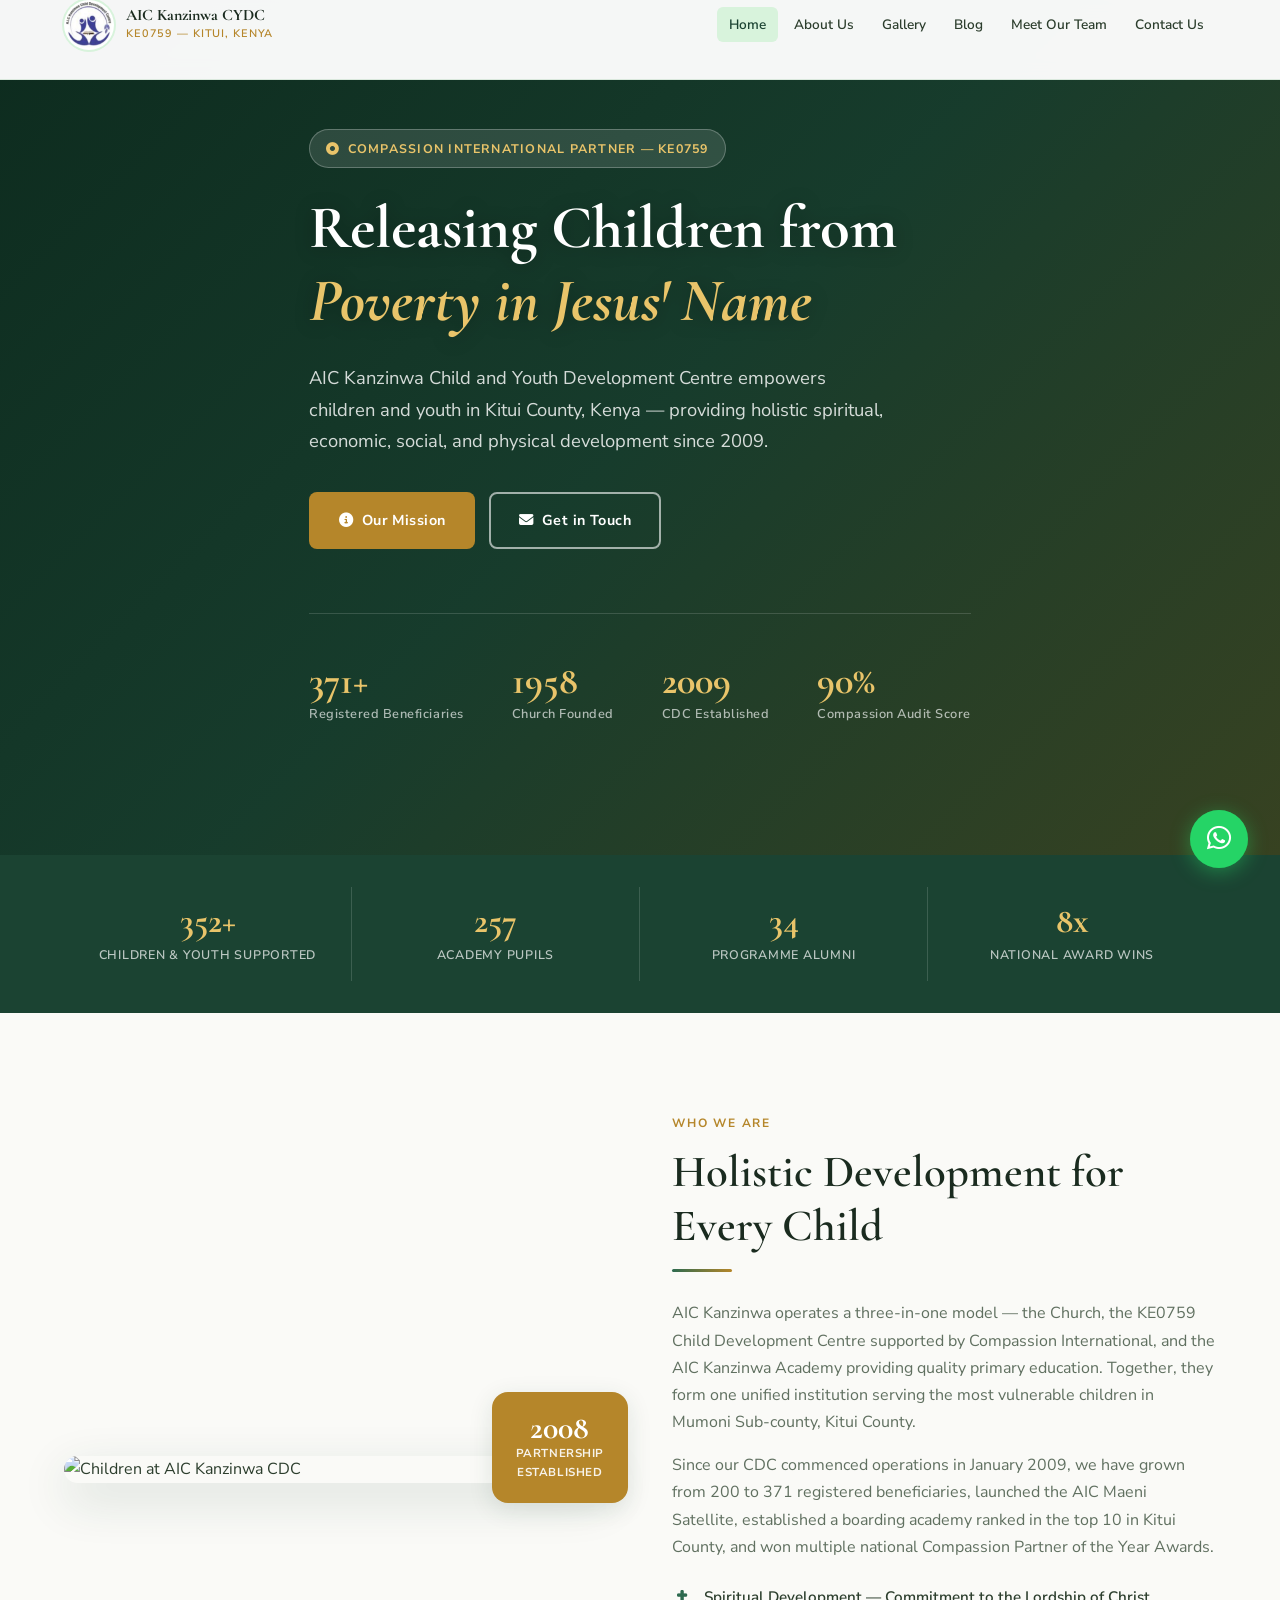
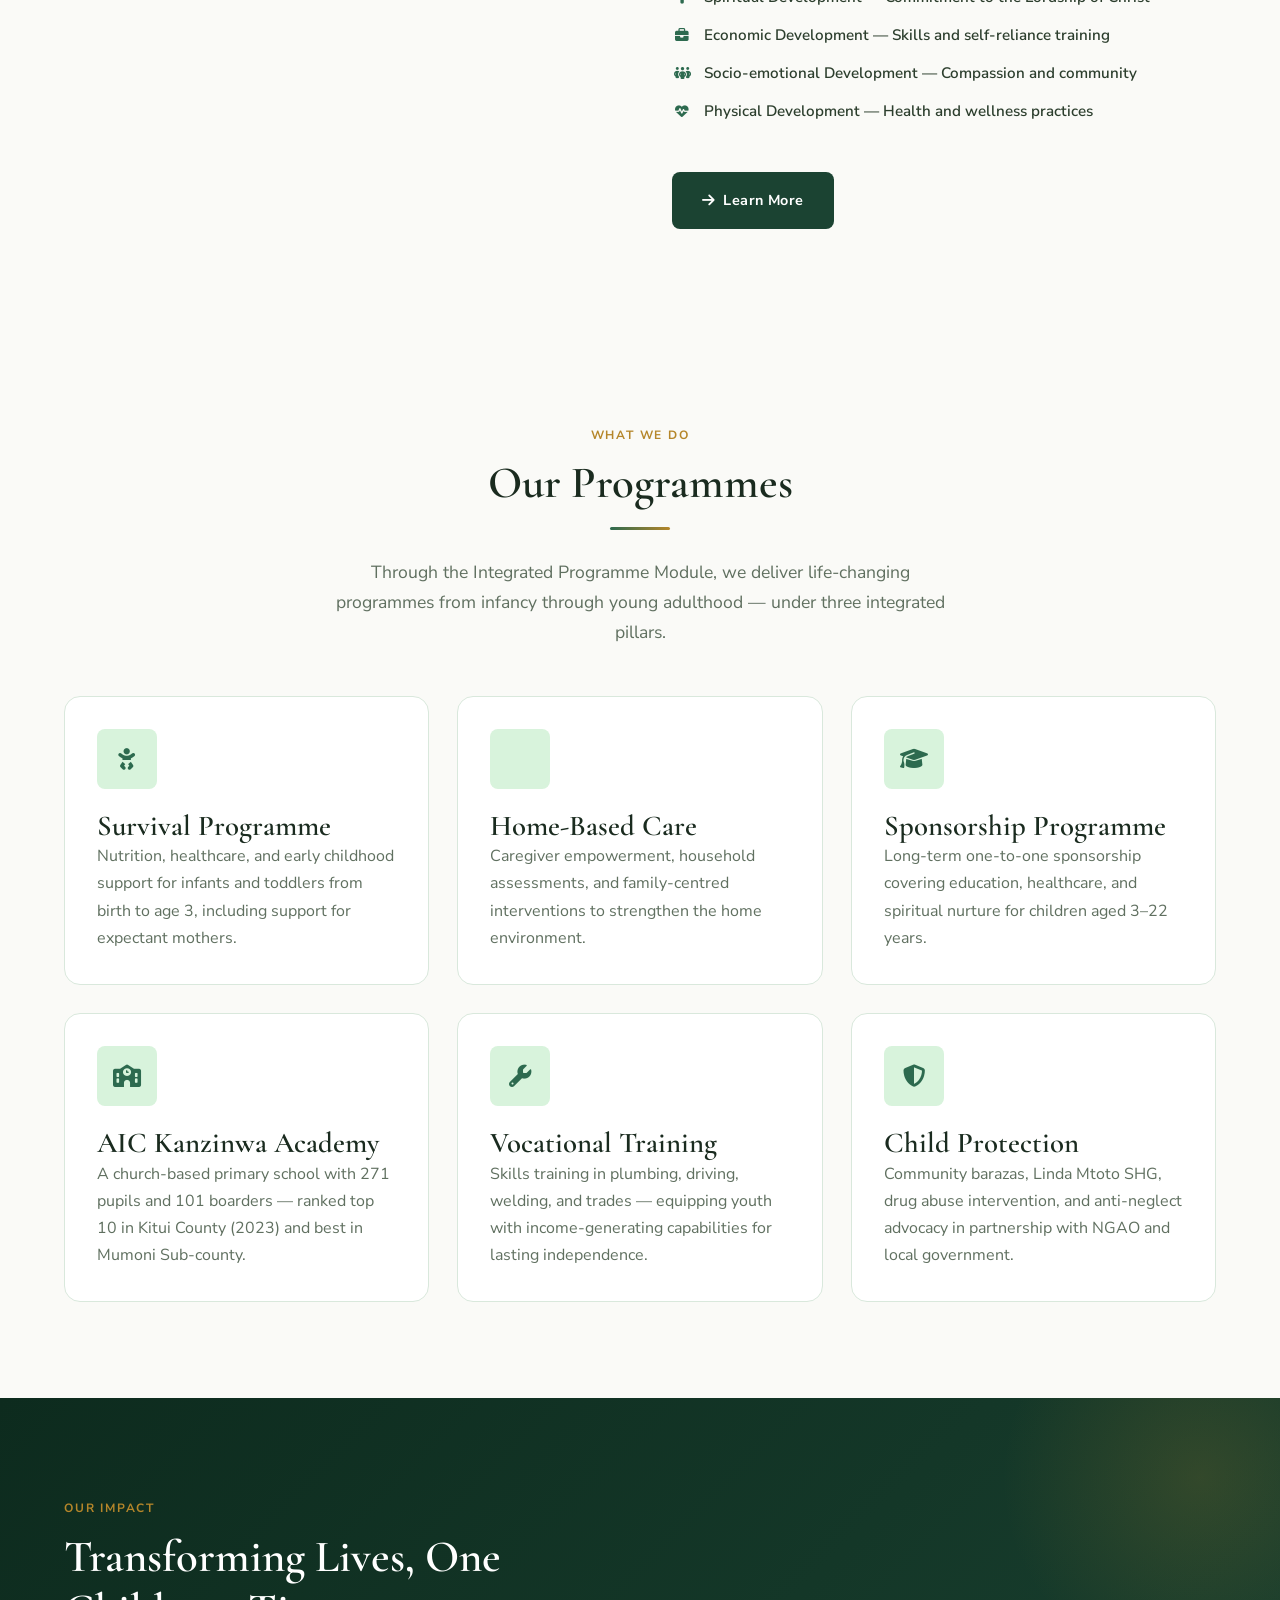
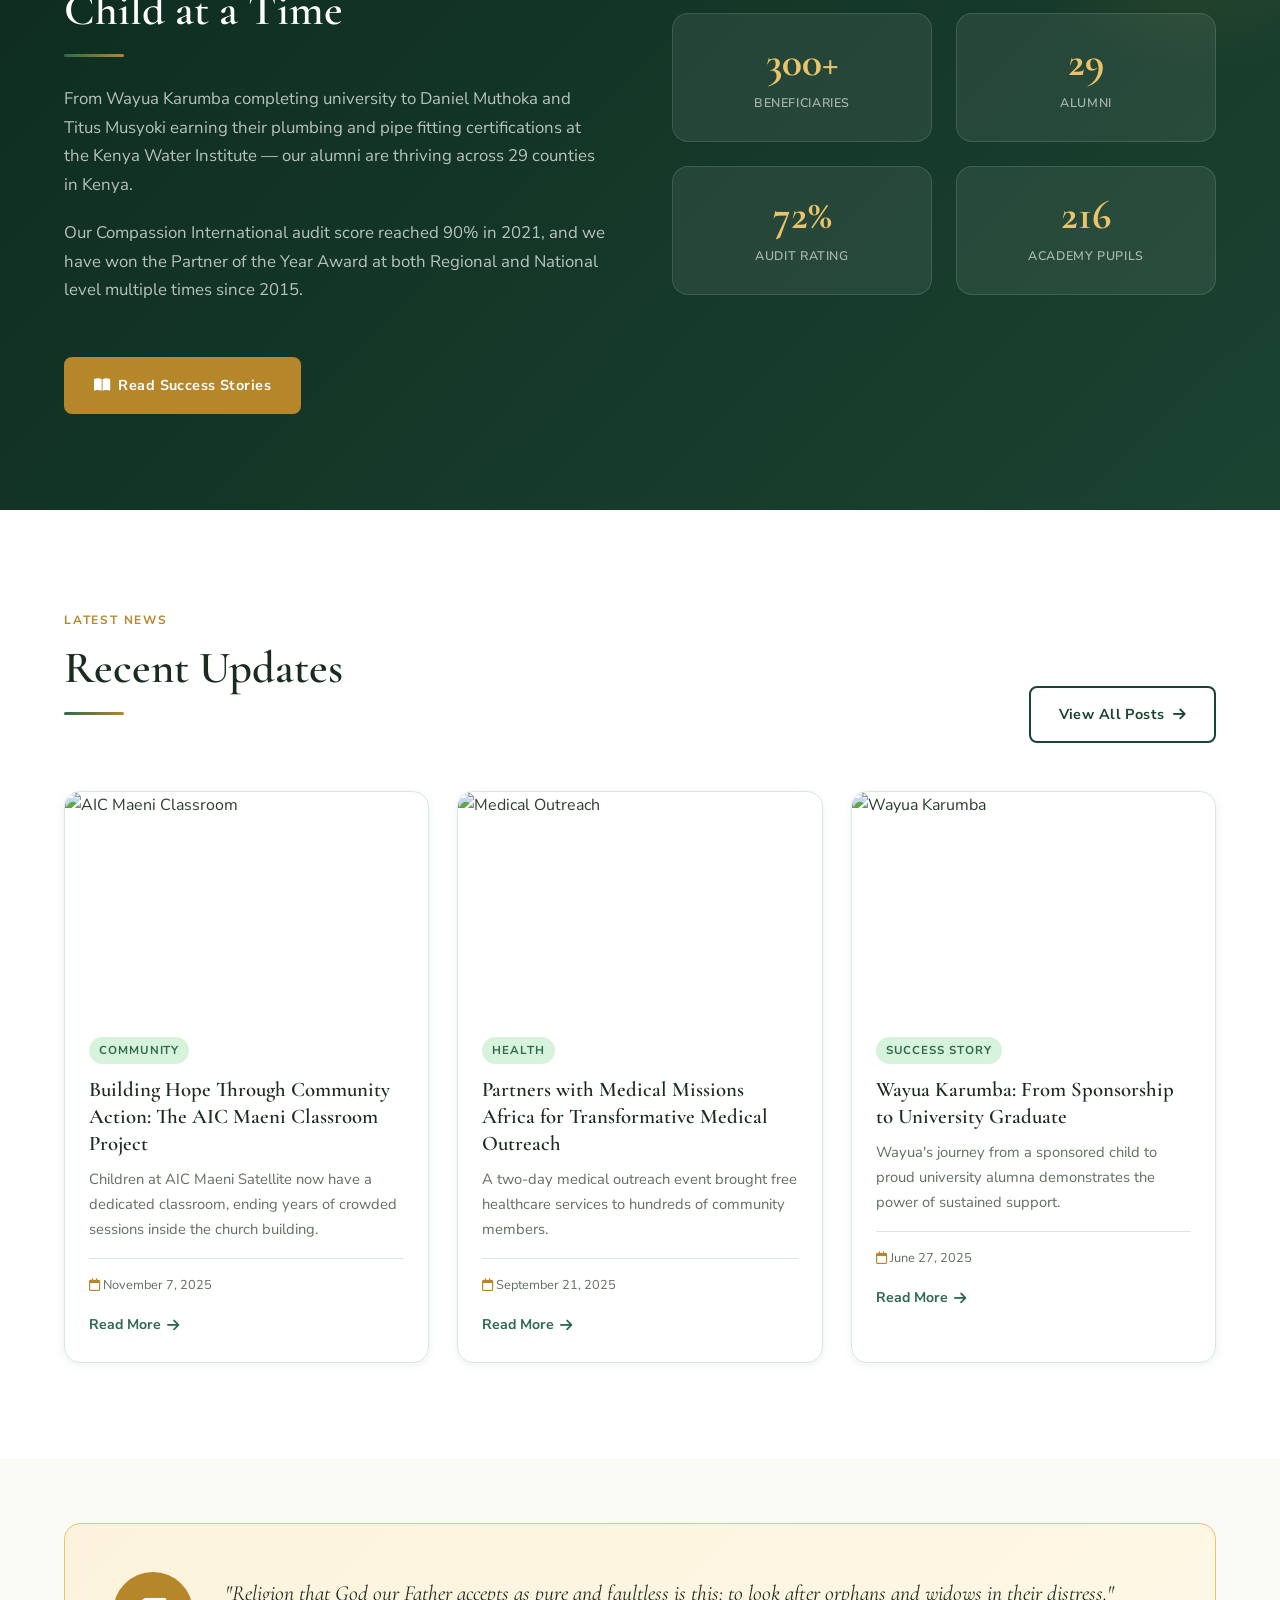
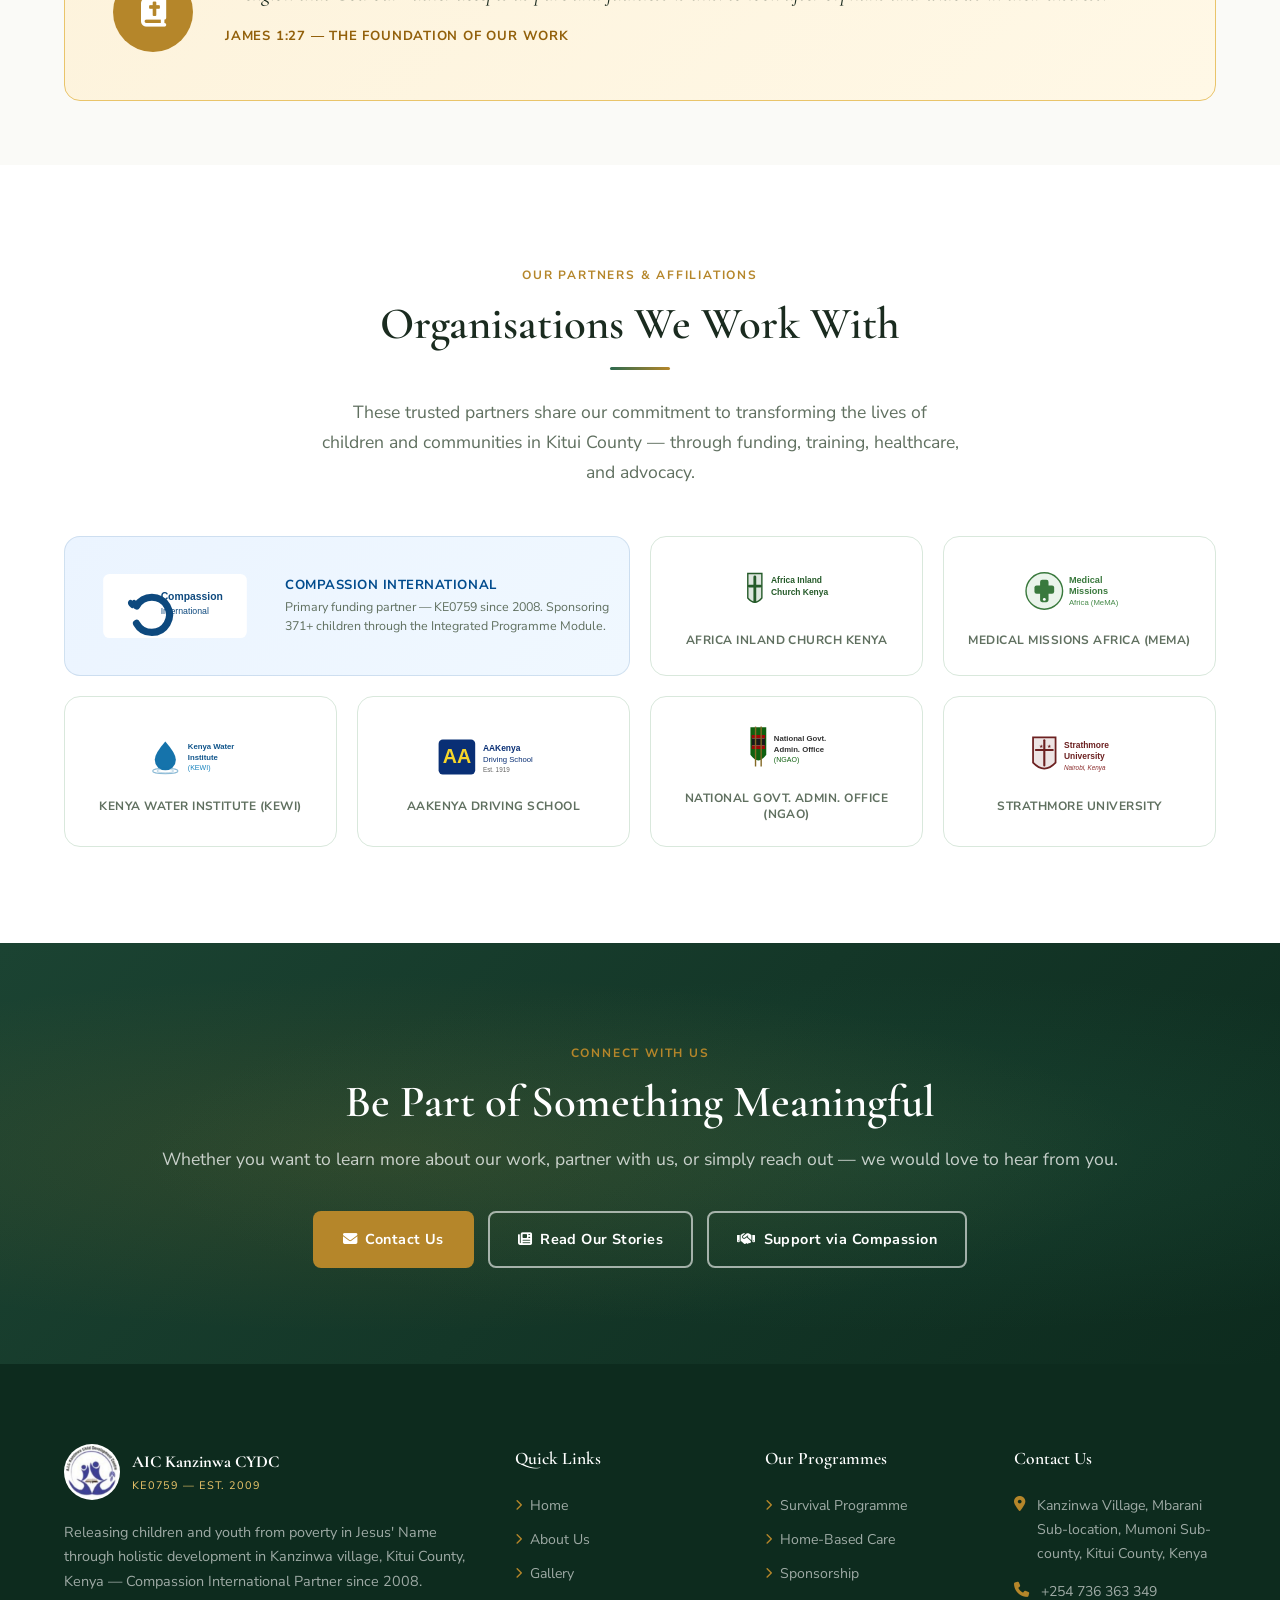
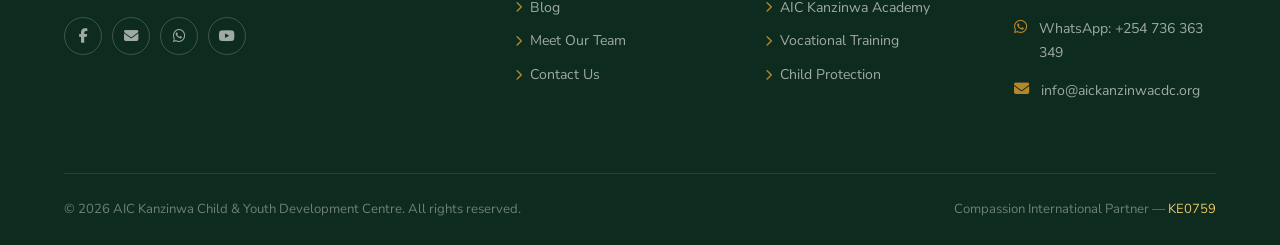
==== commit 26f67da3: "Update some logos, and UI responsiveness" ====
--- a/index.html
+++ b/index.html
@@ -214,18 +214,61 @@
 <section class="section-sm"><div class="container"><div class="mission-strip animate"><div class="mission-icon"><i class="fa-solid fa-book-bible"></i></div><div><p style="font-family:'Cormorant Garamond',serif;font-size:1.35rem;font-style:italic;color:var(--dark);margin-bottom:10px;">"Religion that God our Father accepts as pure and faultless is this: to look after orphans and widows in their distress."</p><span style="font-size:0.82rem;font-weight:700;color:var(--gold-700);letter-spacing:0.06em;text-transform:uppercase;">James 1:27 — The Foundation of Our Work</span></div></div></div></section>
 
 <!-- PARTNERS -->
-<section class="section-sm bg-light">
-  <div class="container text-center animate">
-    <span class="section-label" style="display:block;margin-bottom:28px;">Our Partners &amp; Affiliations</span>
-    <div class="partners-grid">
-      <div class="partner-item"><i class="fa-solid fa-handshake"></i> Compassion International</div>
-      <div class="partner-item"><i class="fa-solid fa-cross"></i> Africa Inland Church</div>
-      <div class="partner-item"><i class="fa-solid fa-kit-medical"></i> Medical Missions Africa</div>
-      <div class="partner-item"><i class="fa-solid fa-building-columns"></i> Kenya Water Institute</div>
-      <div class="partner-item"><i class="fa-solid fa-road"></i> AAKenya Driving School</div>
-      <div class="partner-item"><i class="fa-solid fa-shield-halved"></i> NGAO</div>
-      <div class="partner-item"><i class="fa-solid fa-university"></i> Strathmore University</div>
-      <div class="partner-item"><i class="fa-solid fa-piggy-bank"></i> Equity Bank</div>
+<section class="section partners-section-pro">
+  <div class="container">
+    <div class="partners-intro animate">
+      <span class="section-label">Our Partners &amp; Affiliations</span>
+      <h2 class="section-title">Organisations We Work With</h2>
+      <div class="divider divider-center"></div>
+      <p class="section-lead" style="margin:0 auto;">These trusted partners share our commitment to transforming the lives of children and communities in Kitui County — through funding, training, healthcare, and advocacy.</p>
+    </div>
+    <div class="partners-logo-grid">
+
+      <!-- Compassion International — featured -->
+      <a href="https://www.compassion.com" target="_blank" rel="noopener" class="partner-logo-card featured animate" data-delay="0">
+        <img src="images/partners/compassion.svg" alt="Compassion International" />
+        <div class="partner-text">
+          <div class="partner-name">Compassion International</div>
+          <div class="partner-desc">Primary funding partner — KE0759 since 2008. Sponsoring 371+ children through the Integrated Programme Module.</div>
+        </div>
+      </a>
+
+      <!-- Africa Inland Church -->
+      <a href="#" class="partner-logo-card animate" data-delay="60">
+        <img src="images/partners/aic.svg" alt="Africa Inland Church Kenya" />
+        <div class="partner-name">Africa Inland Church Kenya</div>
+      </a>
+
+      <!-- Medical Missions Africa -->
+      <a href="https://www.memafrica.org" target="_blank" rel="noopener" class="partner-logo-card animate" data-delay="120">
+        <img src="images/partners/mema.svg" alt="Medical Missions Africa" />
+        <div class="partner-name">Medical Missions Africa (MeMA)</div>
+      </a>
+
+      <!-- Kenya Water Institute -->
+      <a href="https://www.kewi.go.ke" target="_blank" rel="noopener" class="partner-logo-card animate" data-delay="0">
+        <img src="images/partners/kewi.svg" alt="Kenya Water Institute" />
+        <div class="partner-name">Kenya Water Institute (KEWI)</div>
+      </a>
+
+      <!-- AAKenya Driving School -->
+      <a href="https://www.aakenya.co.ke" target="_blank" rel="noopener" class="partner-logo-card animate" data-delay="60">
+        <img src="images/partners/aakenya.svg" alt="AAKenya Driving School" />
+        <div class="partner-name">AAKenya Driving School</div>
+      </a>
+
+      <!-- NGAO -->
+      <a href="#" class="partner-logo-card animate" data-delay="120">
+        <img src="images/partners/ngao.svg" alt="NGAO Kenya" />
+        <div class="partner-name">National Govt. Admin. Office (NGAO)</div>
+      </a>
+
+      <!-- Strathmore University -->
+      <a href="https://strathmore.edu" target="_blank" rel="noopener" class="partner-logo-card animate" data-delay="180">
+        <img src="images/partners/strathmore.svg" alt="Strathmore University" />
+        <div class="partner-name">Strathmore University</div>
+      </a>
+
     </div>
   </div>
 </section>
--- a/css/styles.css
+++ b/css/styles.css
@@ -1449,3 +1449,86 @@
   .model-grid { grid-template-columns: 1fr; }
   .strategy-grid { grid-template-columns: 1fr; }
 }
+
+/* =========================================
+   PARTNERS LOGO SECTION
+   ========================================= */
+.partners-section-pro { background: var(--white); }
+.partners-intro { text-align:center; margin-bottom:48px; }
+.partners-logo-grid {
+  display: grid;
+  grid-template-columns: repeat(4, 1fr);
+  gap: 20px;
+}
+.partner-logo-card {
+  background: var(--white);
+  border: 1px solid var(--border);
+  border-radius: var(--radius-lg);
+  padding: 24px 20px;
+  display: flex;
+  flex-direction: column;
+  align-items: center;
+  justify-content: center;
+  gap: 14px;
+  text-align: center;
+  transition: all var(--transition);
+  text-decoration: none;
+  min-height: 140px;
+}
+.partner-logo-card:hover {
+  transform: translateY(-4px);
+  box-shadow: var(--shadow-md);
+  border-color: var(--green-600);
+}
+.partner-logo-card img {
+  width: 100%;
+  max-width: 140px;
+  height: 56px;
+  object-fit: contain;
+  filter: grayscale(20%);
+  transition: filter var(--transition);
+}
+.partner-logo-card:hover img { filter: grayscale(0%); }
+.partner-logo-card .partner-name {
+  font-size: 0.75rem;
+  font-weight: 700;
+  color: var(--muted);
+  letter-spacing: 0.04em;
+  text-transform: uppercase;
+  line-height: 1.3;
+}
+.partner-logo-card:hover .partner-name { color: var(--green-700); }
+
+/* Compassion card — featured wider */
+.partner-logo-card.featured {
+  grid-column: span 2;
+  flex-direction: row;
+  gap: 20px;
+  background: linear-gradient(135deg, #EBF4FF 0%, #F0F8FF 100%);
+  border-color: #004B8D22;
+}
+.partner-logo-card.featured img {
+  max-width: 180px;
+  height: 64px;
+}
+.partner-logo-card.featured .partner-text { text-align: left; }
+.partner-logo-card.featured .partner-name {
+  font-size: 0.82rem;
+  color: #004B8D;
+}
+.partner-logo-card.featured .partner-desc {
+  font-size: 0.78rem;
+  color: var(--muted);
+  line-height: 1.5;
+  margin-top: 4px;
+}
+
+@media(max-width:900px) {
+  .partners-logo-grid { grid-template-columns: repeat(2, 1fr); }
+  .partner-logo-card.featured { grid-column: span 2; }
+}
+@media(max-width:480px) {
+  .partners-logo-grid { grid-template-columns: repeat(2, 1fr); }
+  .partner-logo-card.featured { grid-column: span 2; flex-direction: column; text-align: center; }
+  .partner-logo-card.featured .partner-text { text-align: center; }
+}
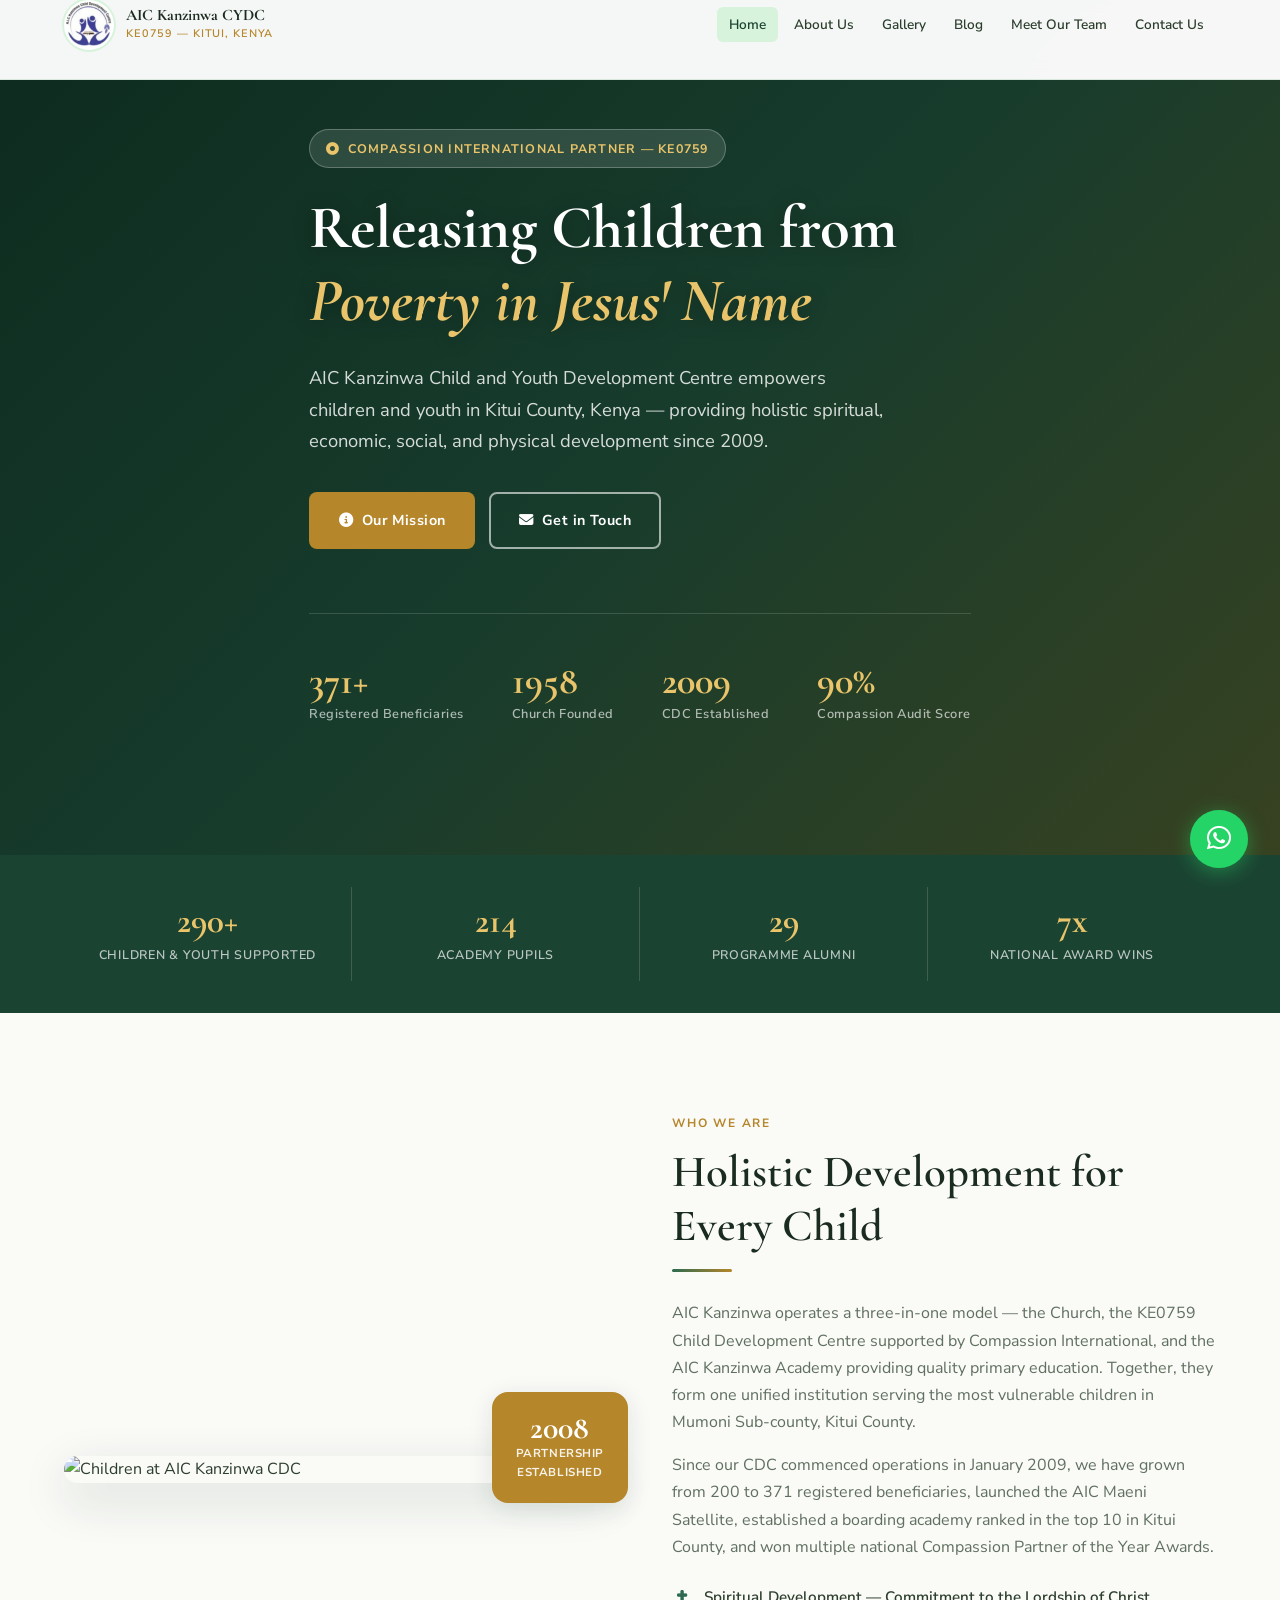
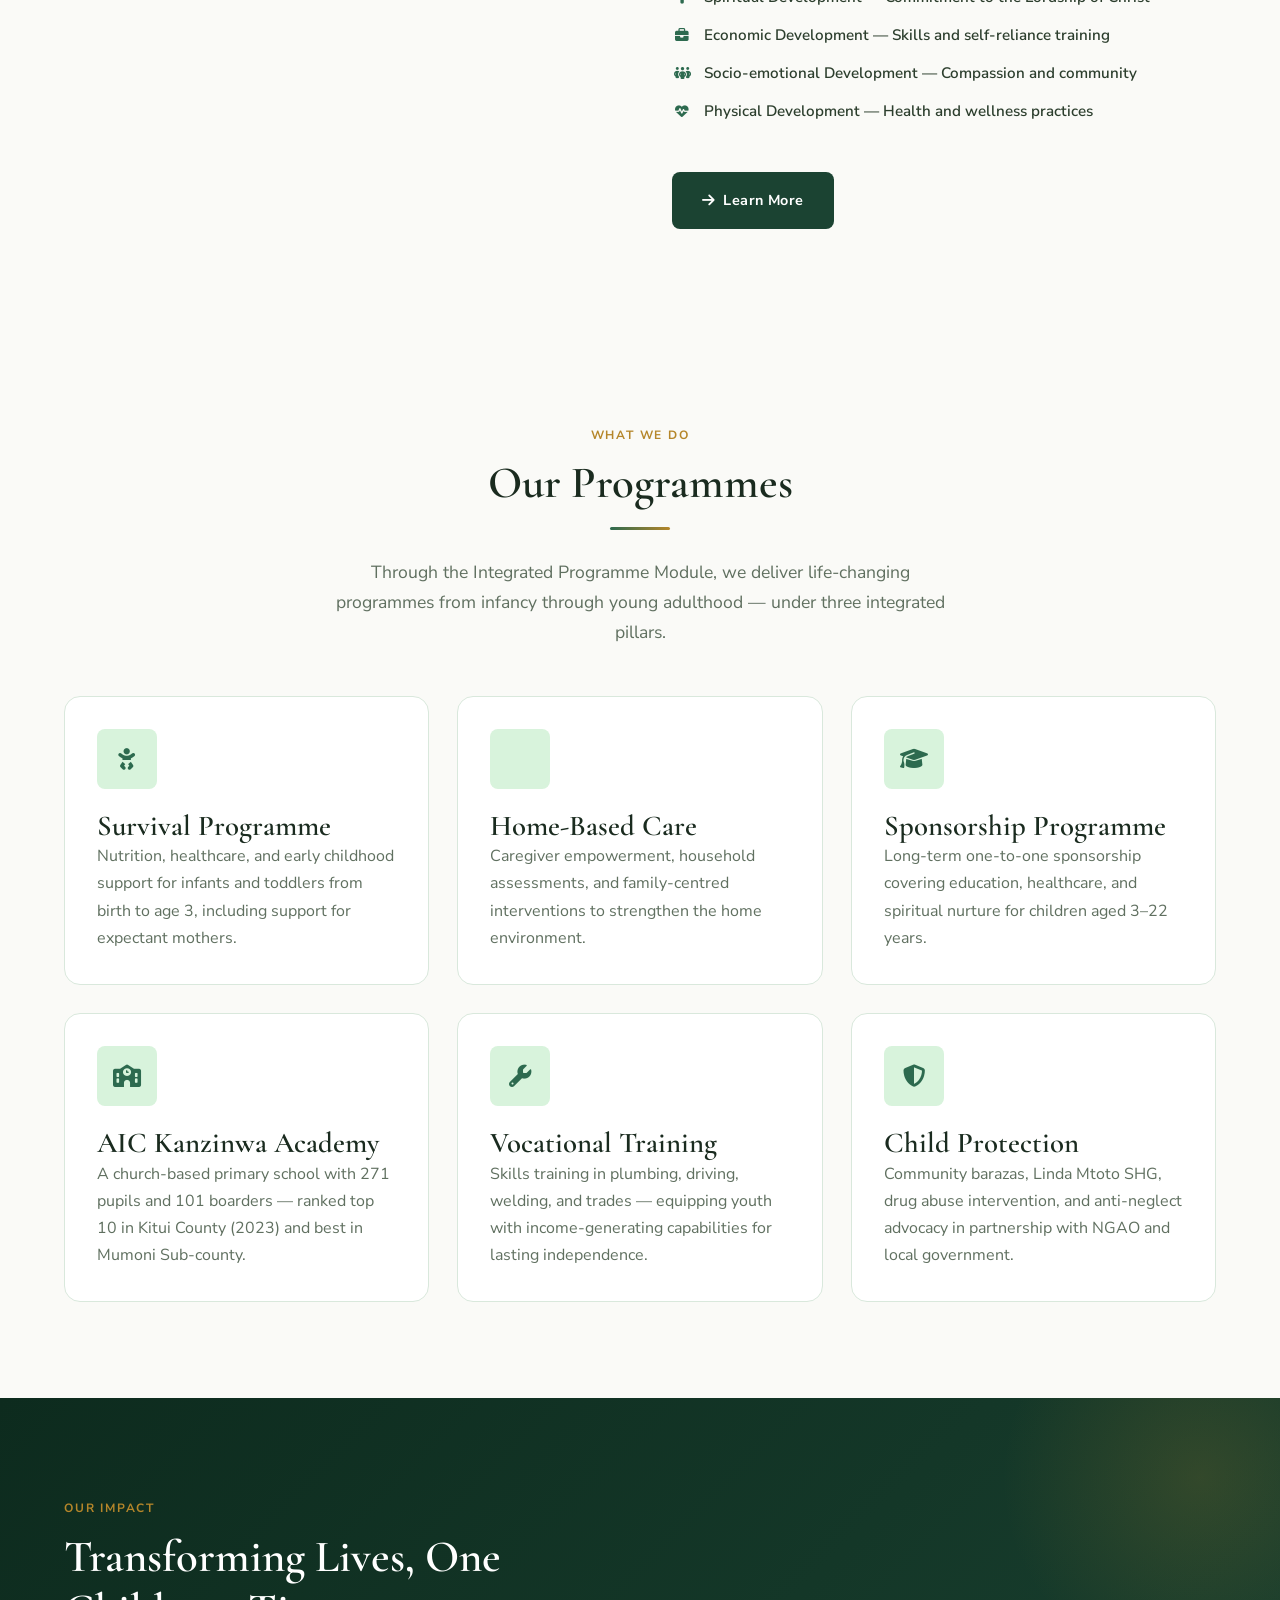
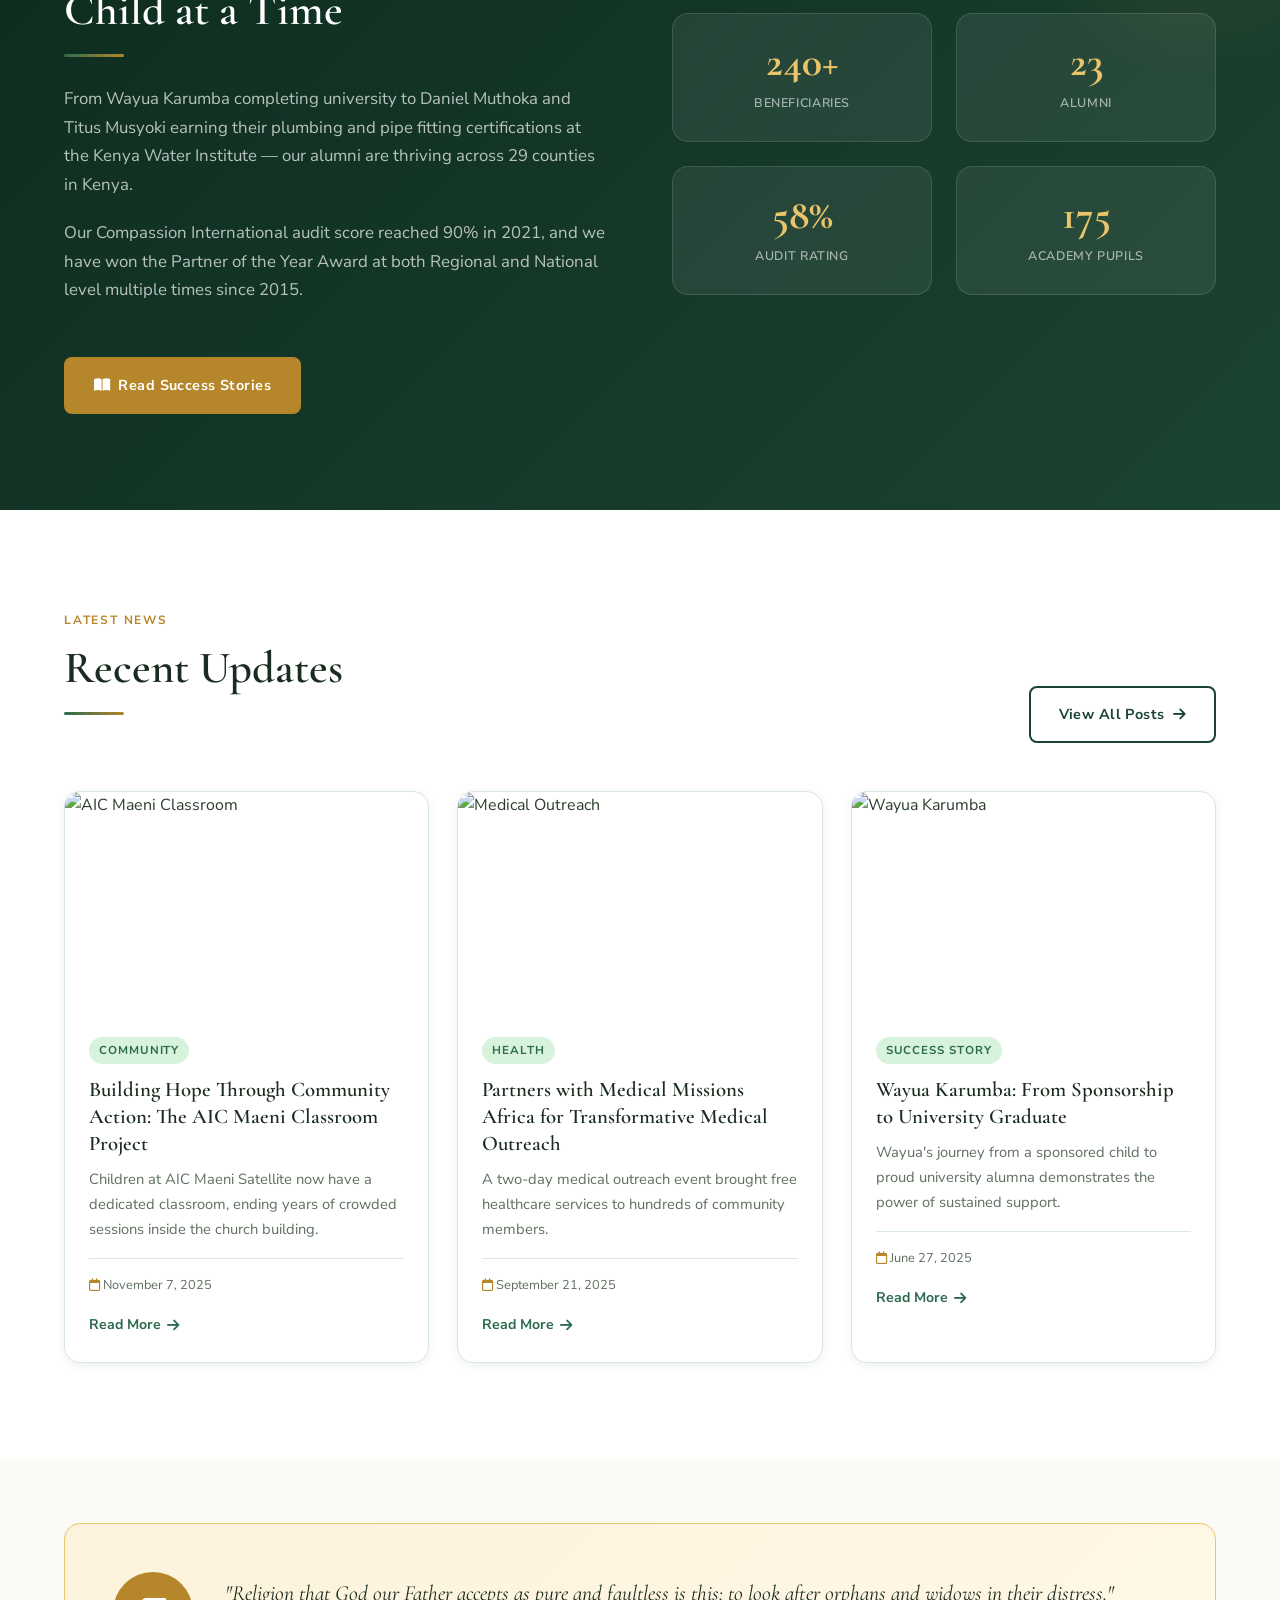
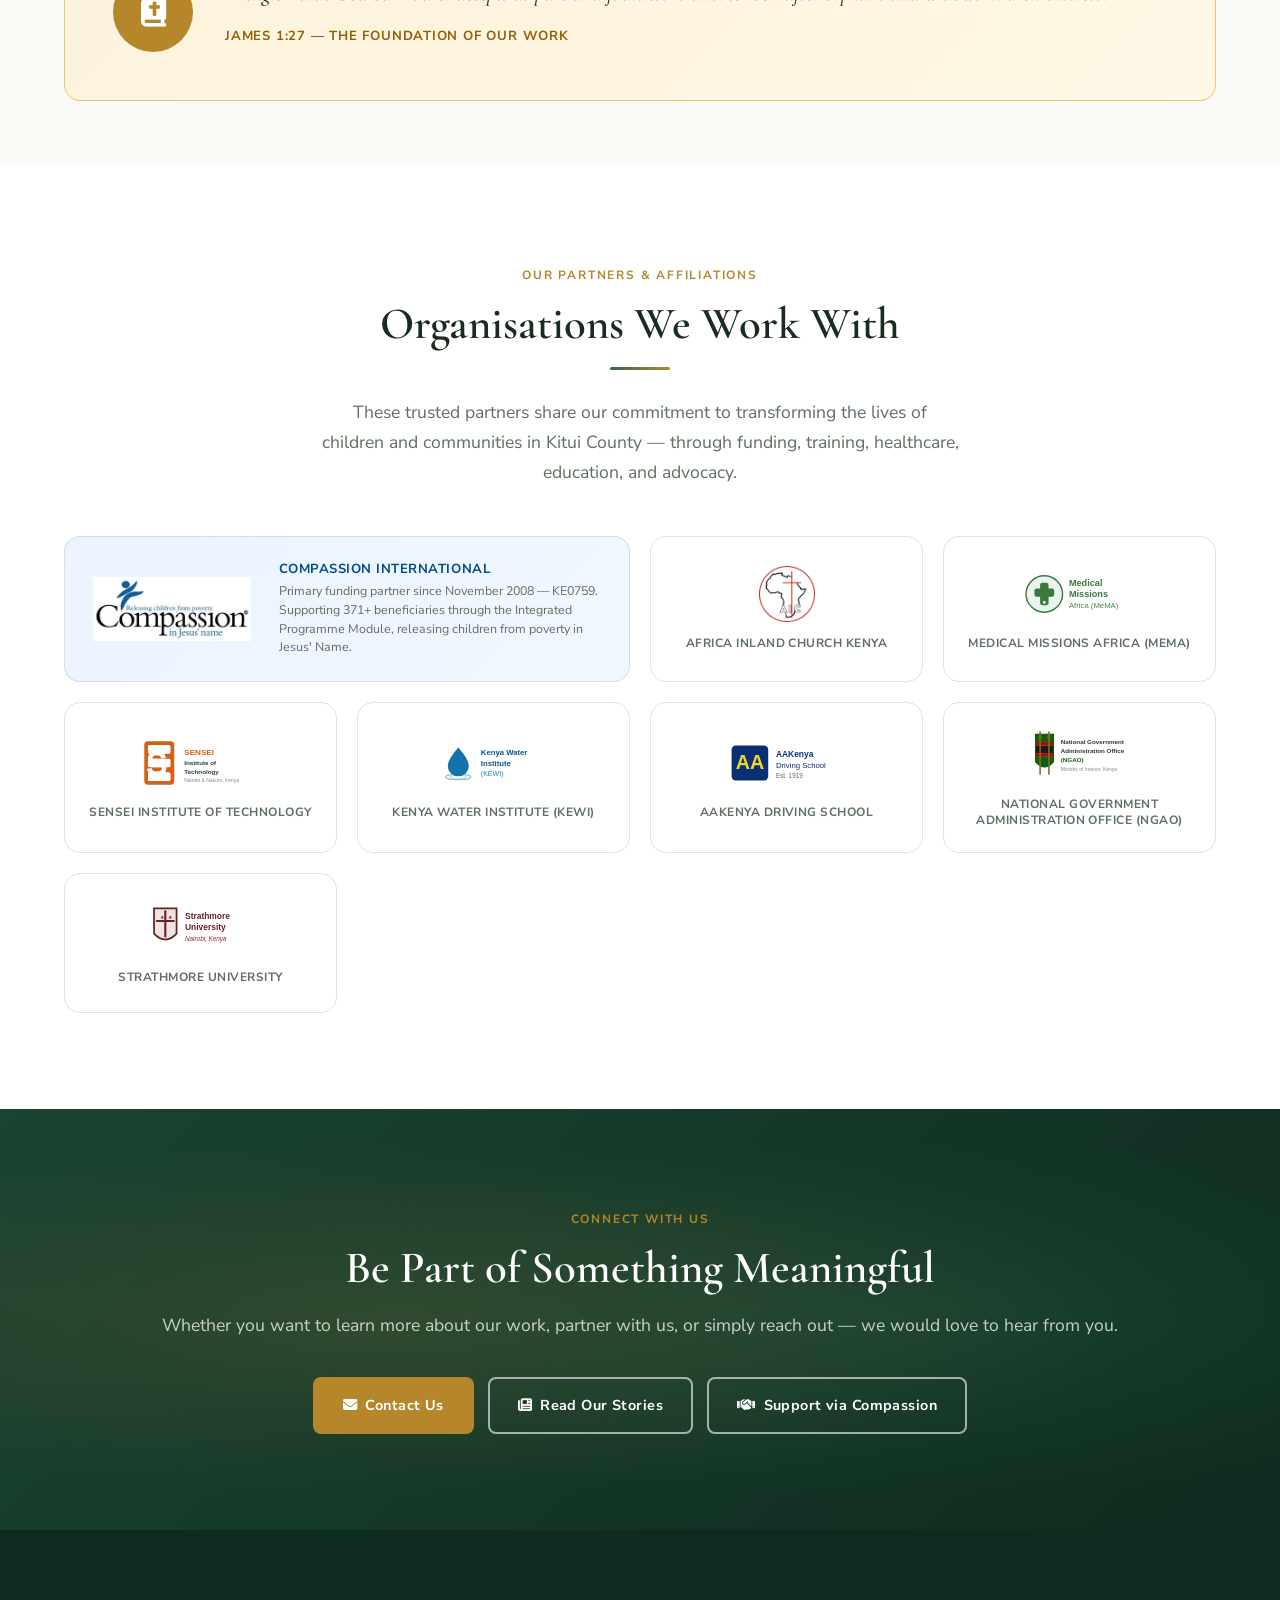
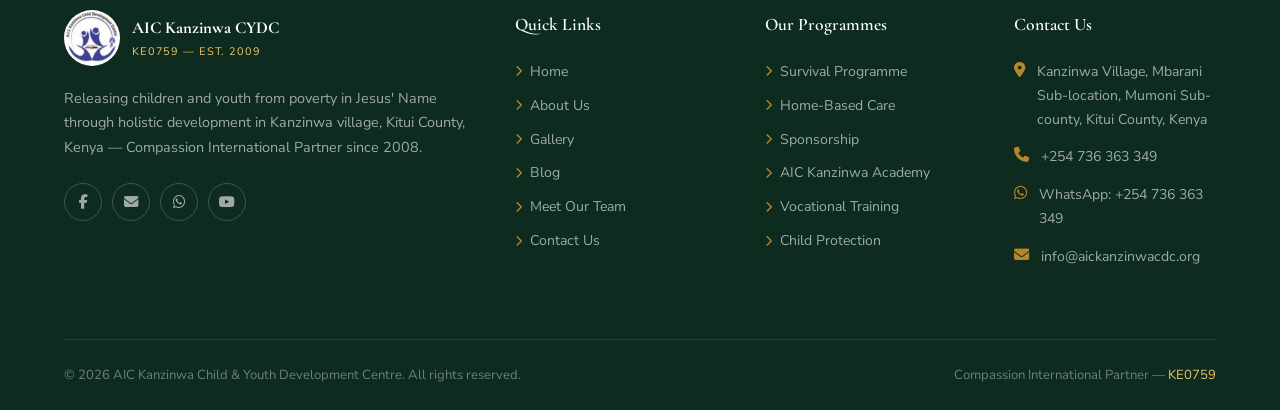
==== commit 35f21938: "Update UI, and Imaging" ====
--- a/index.html
+++ b/index.html
@@ -220,51 +220,57 @@
       <span class="section-label">Our Partners &amp; Affiliations</span>
       <h2 class="section-title">Organisations We Work With</h2>
       <div class="divider divider-center"></div>
-      <p class="section-lead" style="margin:0 auto;">These trusted partners share our commitment to transforming the lives of children and communities in Kitui County — through funding, training, healthcare, and advocacy.</p>
+      <p class="section-lead" style="margin:0 auto;">These trusted partners share our commitment to transforming the lives of children and communities in Kitui County — through funding, training, healthcare, education, and advocacy.</p>
     </div>
     <div class="partners-logo-grid">
 
-      <!-- Compassion International — featured -->
+      <!-- Compassion International — featured real logo -->
       <a href="https://www.compassion.com" target="_blank" rel="noopener" class="partner-logo-card featured animate" data-delay="0">
-        <img src="images/partners/compassion.svg" alt="Compassion International" />
+        <img src="images/partners/compassion.jpg" alt="Compassion International — Releasing children from poverty in Jesus Name" />
         <div class="partner-text">
           <div class="partner-name">Compassion International</div>
-          <div class="partner-desc">Primary funding partner — KE0759 since 2008. Sponsoring 371+ children through the Integrated Programme Module.</div>
-        </div>
-      </a>
-
-      <!-- Africa Inland Church -->
+          <div class="partner-desc">Primary funding partner since November 2008 — KE0759. Supporting 371+ beneficiaries through the Integrated Programme Module, releasing children from poverty in Jesus' Name.</div>
+        </div>
+      </a>
+
+      <!-- Africa Inland Church — real logo -->
       <a href="#" class="partner-logo-card animate" data-delay="60">
-        <img src="images/partners/aic.svg" alt="Africa Inland Church Kenya" />
+        <img src="images/partners/aic.webp" alt="Africa Inland Church Kenya" style="border-radius:50%;" />
         <div class="partner-name">Africa Inland Church Kenya</div>
       </a>
 
       <!-- Medical Missions Africa -->
       <a href="https://www.memafrica.org" target="_blank" rel="noopener" class="partner-logo-card animate" data-delay="120">
-        <img src="images/partners/mema.svg" alt="Medical Missions Africa" />
+        <img src="images/partners/mema.svg" alt="Medical Missions Africa (MeMA)" />
         <div class="partner-name">Medical Missions Africa (MeMA)</div>
       </a>
 
+      <!-- Sensei Institute of Technology -->
+      <a href="https://senseicollege.co.ke" target="_blank" rel="noopener" class="partner-logo-card animate" data-delay="0">
+        <img src="images/partners/sensei.svg" alt="Sensei Institute of Technology" />
+        <div class="partner-name">Sensei Institute of Technology</div>
+      </a>
+
       <!-- Kenya Water Institute -->
-      <a href="https://www.kewi.go.ke" target="_blank" rel="noopener" class="partner-logo-card animate" data-delay="0">
-        <img src="images/partners/kewi.svg" alt="Kenya Water Institute" />
+      <a href="https://www.kewi.go.ke" target="_blank" rel="noopener" class="partner-logo-card animate" data-delay="60">
+        <img src="images/partners/kewi.svg" alt="Kenya Water Institute (KEWI)" />
         <div class="partner-name">Kenya Water Institute (KEWI)</div>
       </a>
 
       <!-- AAKenya Driving School -->
-      <a href="https://www.aakenya.co.ke" target="_blank" rel="noopener" class="partner-logo-card animate" data-delay="60">
+      <a href="https://www.aakenya.co.ke" target="_blank" rel="noopener" class="partner-logo-card animate" data-delay="120">
         <img src="images/partners/aakenya.svg" alt="AAKenya Driving School" />
         <div class="partner-name">AAKenya Driving School</div>
       </a>
 
       <!-- NGAO -->
-      <a href="#" class="partner-logo-card animate" data-delay="120">
-        <img src="images/partners/ngao.svg" alt="NGAO Kenya" />
-        <div class="partner-name">National Govt. Admin. Office (NGAO)</div>
+      <a href="https://interior.go.ke" target="_blank" rel="noopener" class="partner-logo-card animate" data-delay="0">
+        <img src="images/partners/ngao.svg" alt="National Government Administration Office (NGAO)" />
+        <div class="partner-name">National Government Administration Office (NGAO)</div>
       </a>
 
       <!-- Strathmore University -->
-      <a href="https://strathmore.edu" target="_blank" rel="noopener" class="partner-logo-card animate" data-delay="180">
+      <a href="https://strathmore.edu" target="_blank" rel="noopener" class="partner-logo-card animate" data-delay="60">
         <img src="images/partners/strathmore.svg" alt="Strathmore University" />
         <div class="partner-name">Strathmore University</div>
       </a>
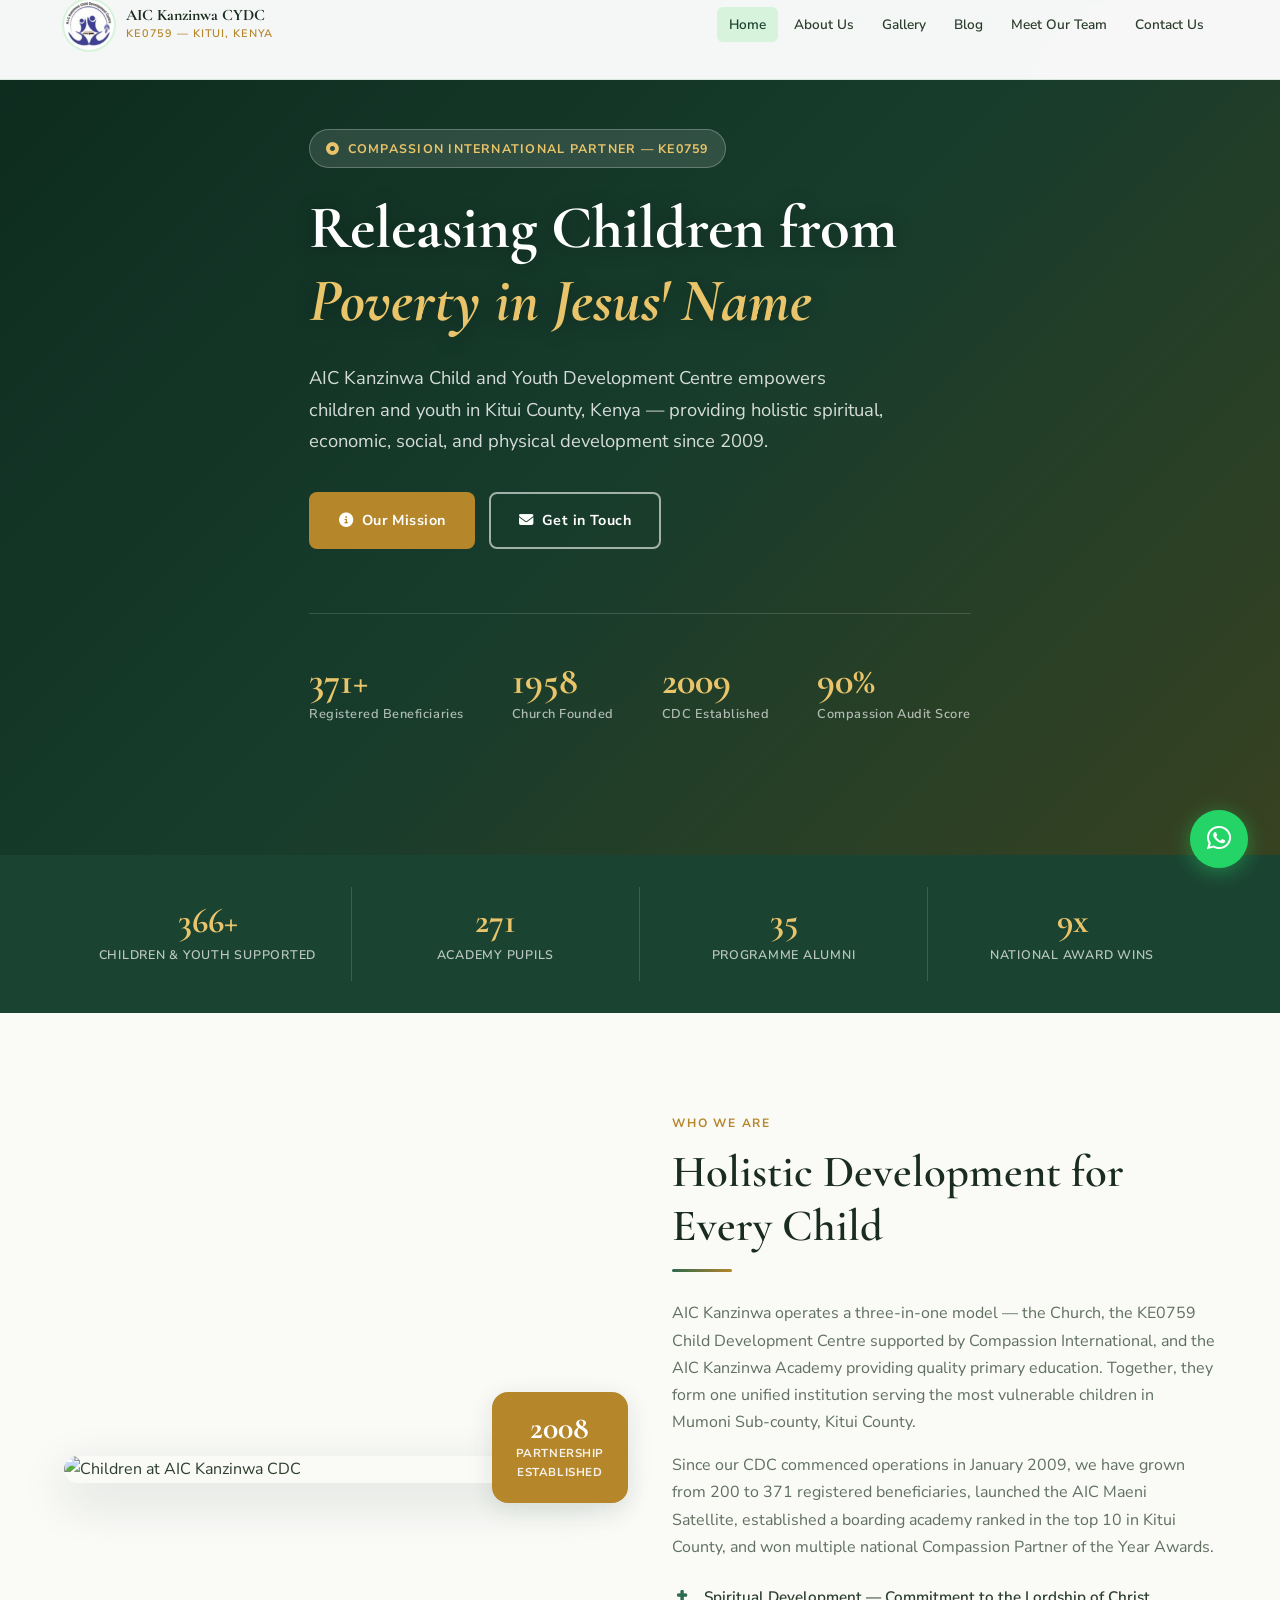
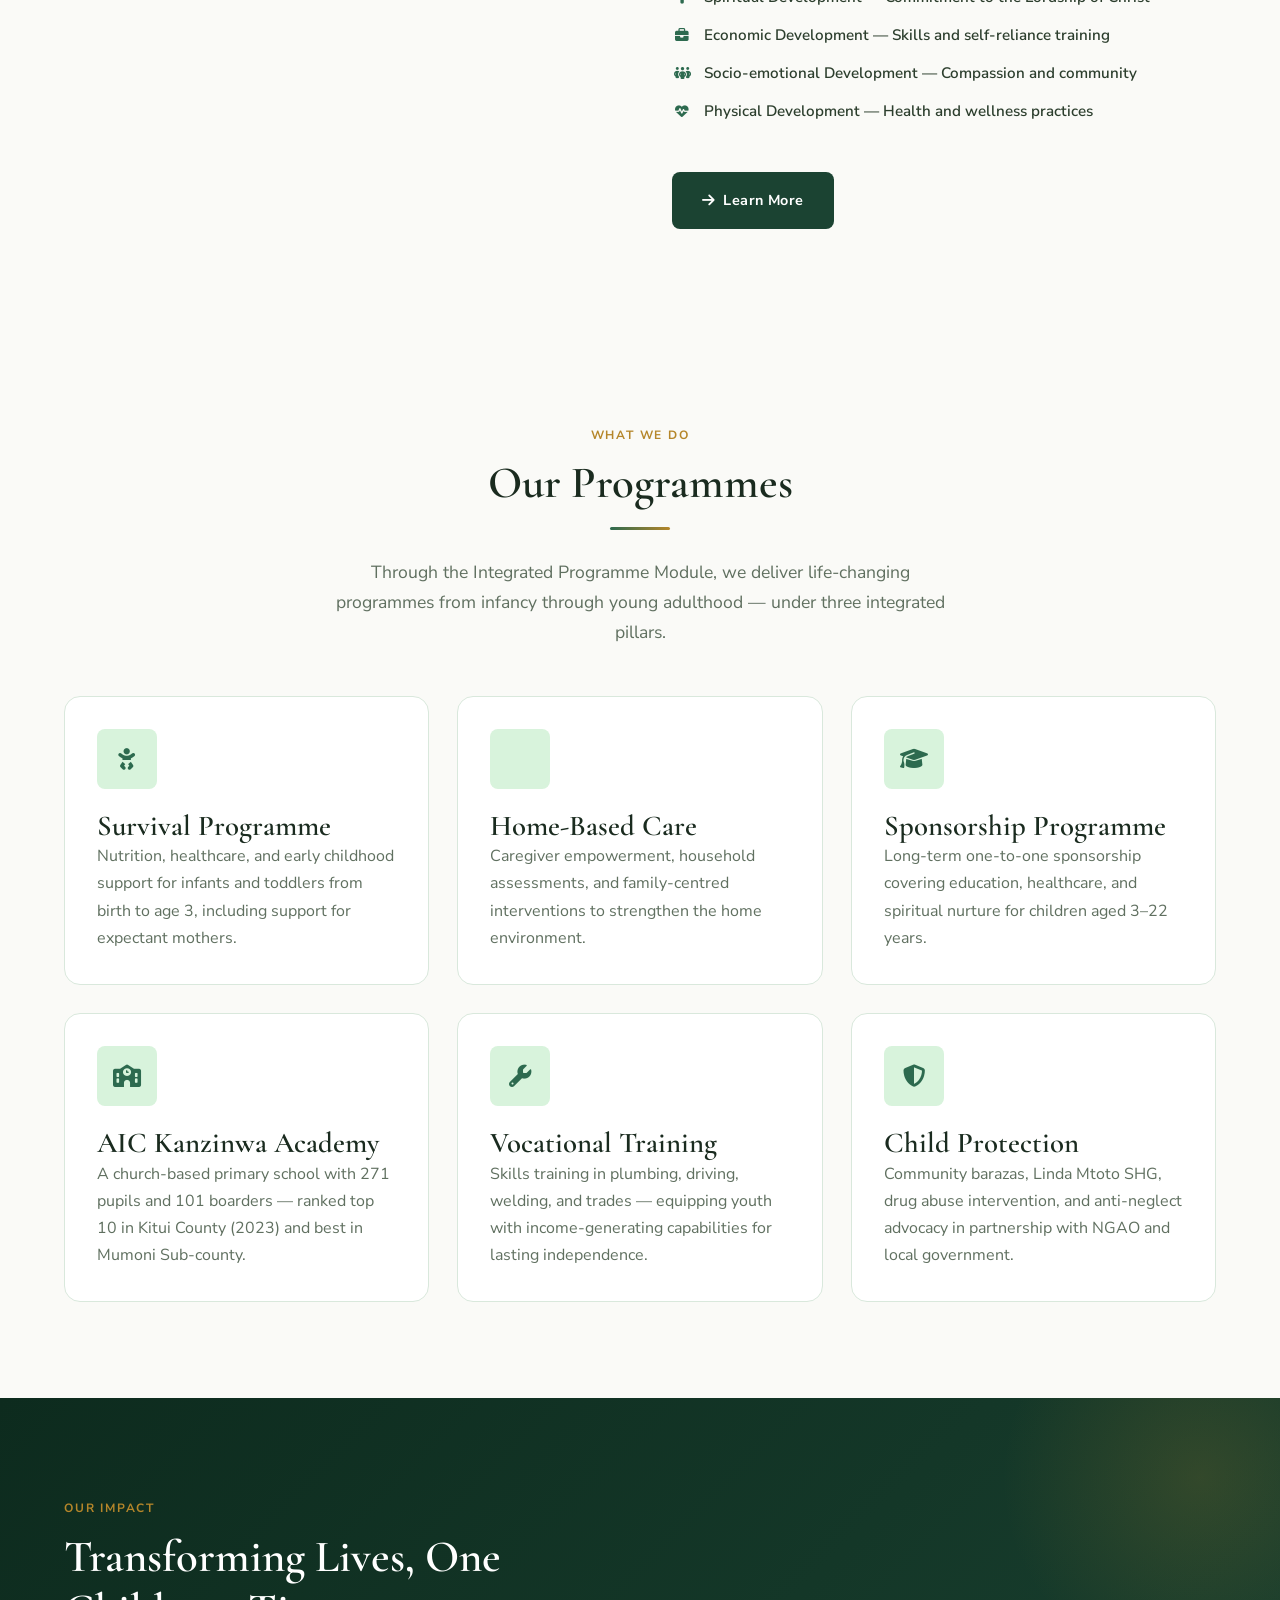
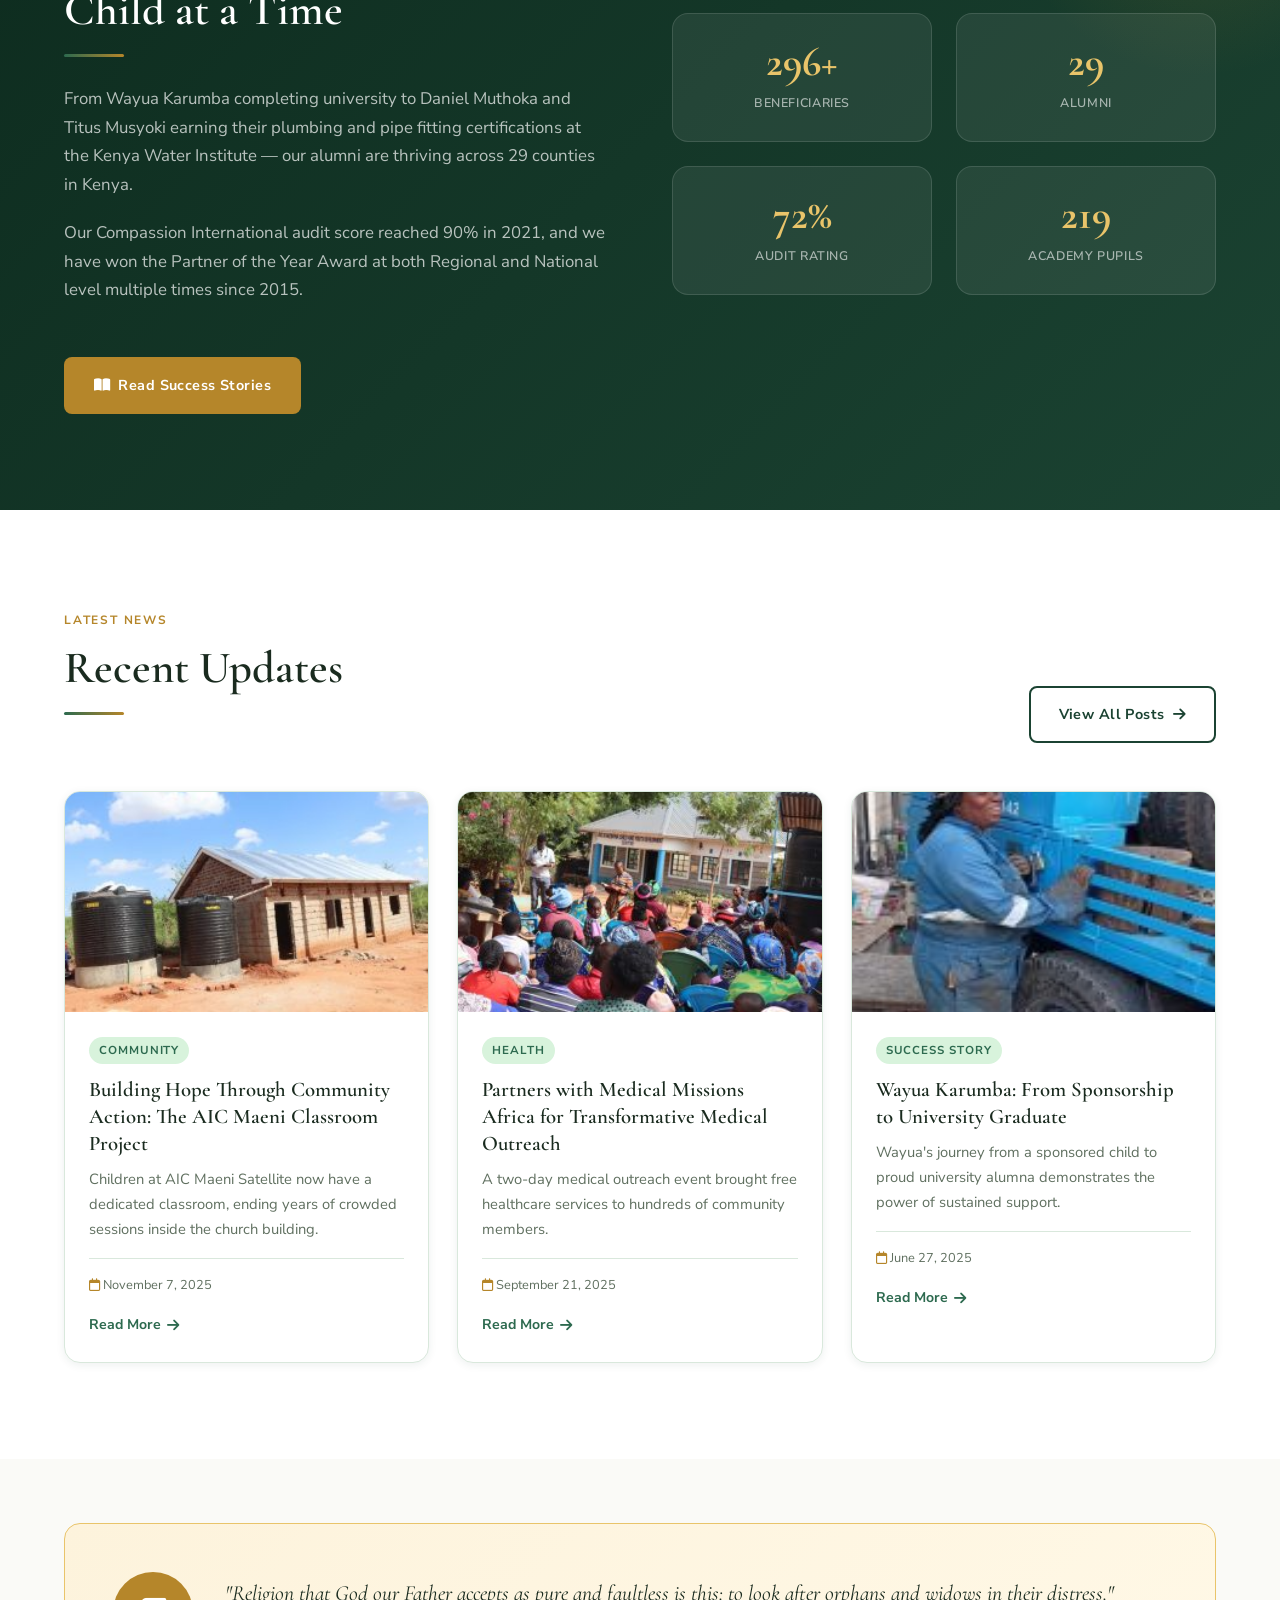
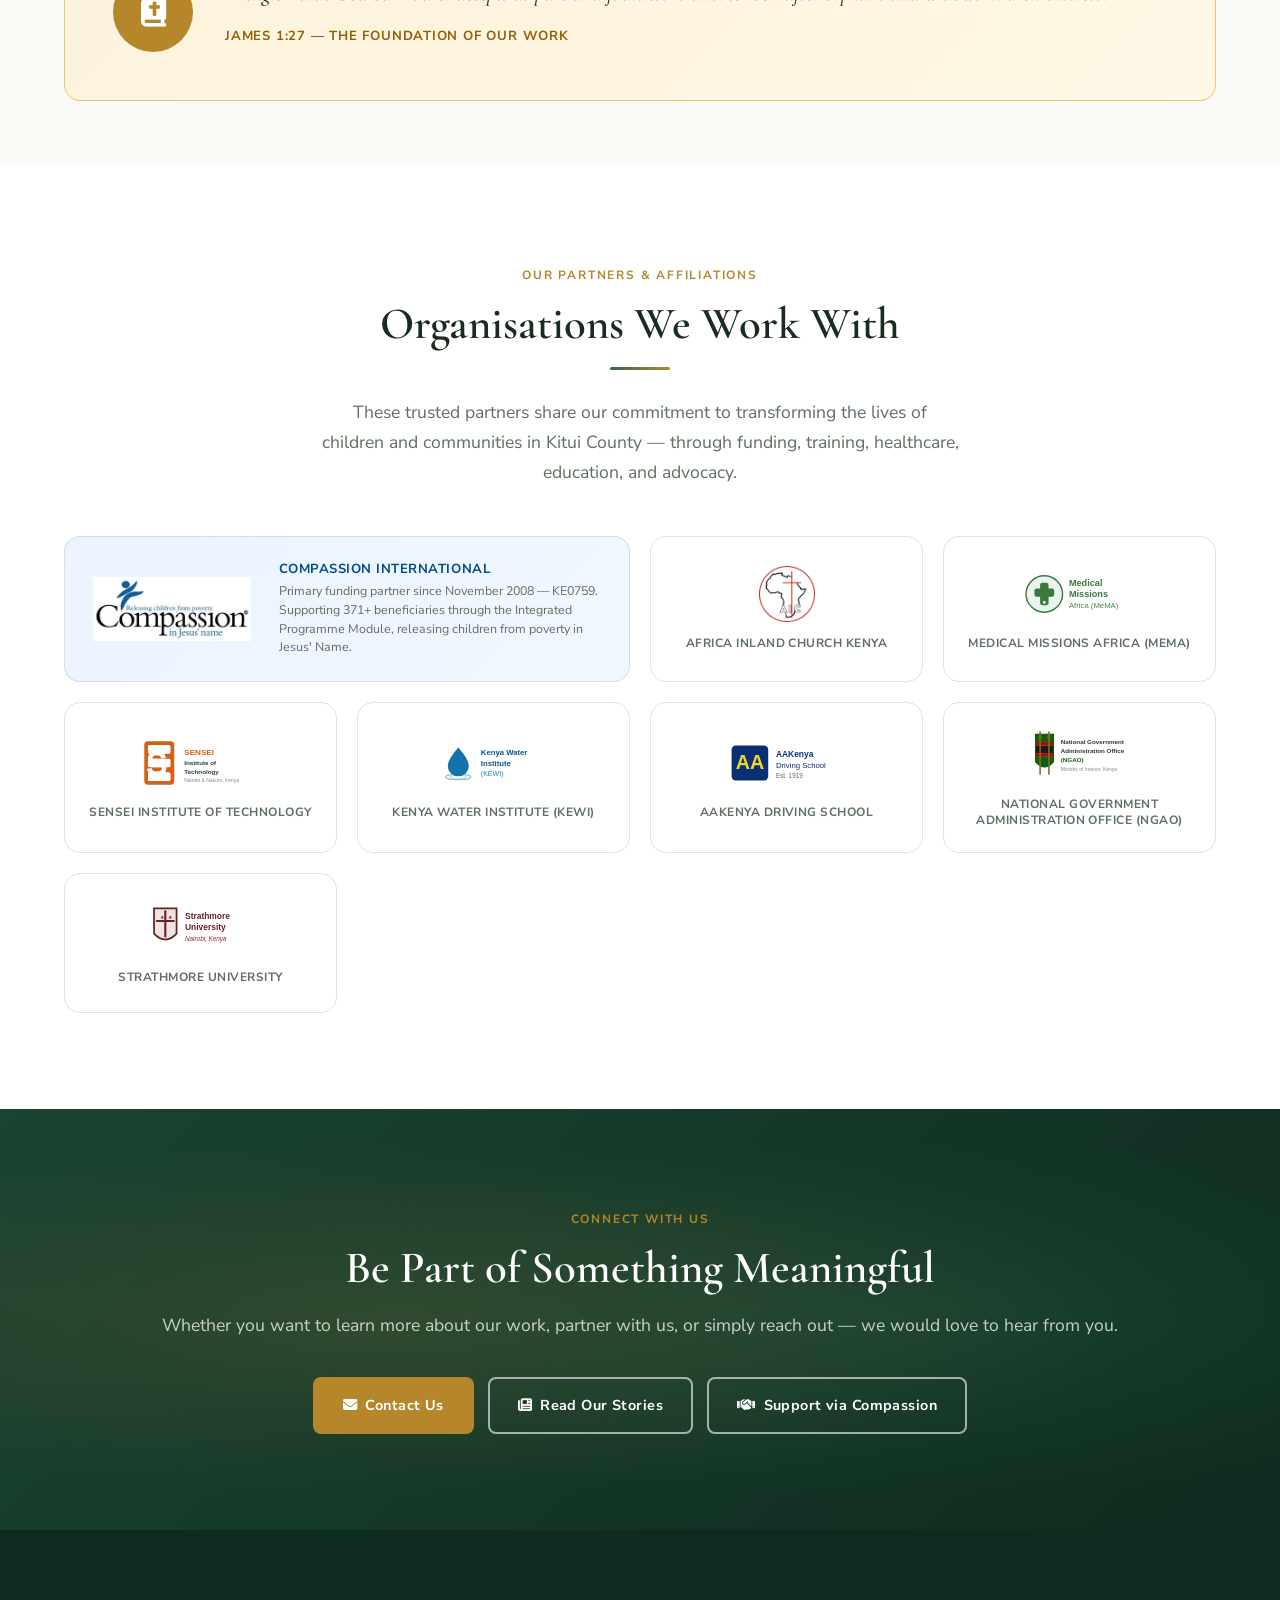
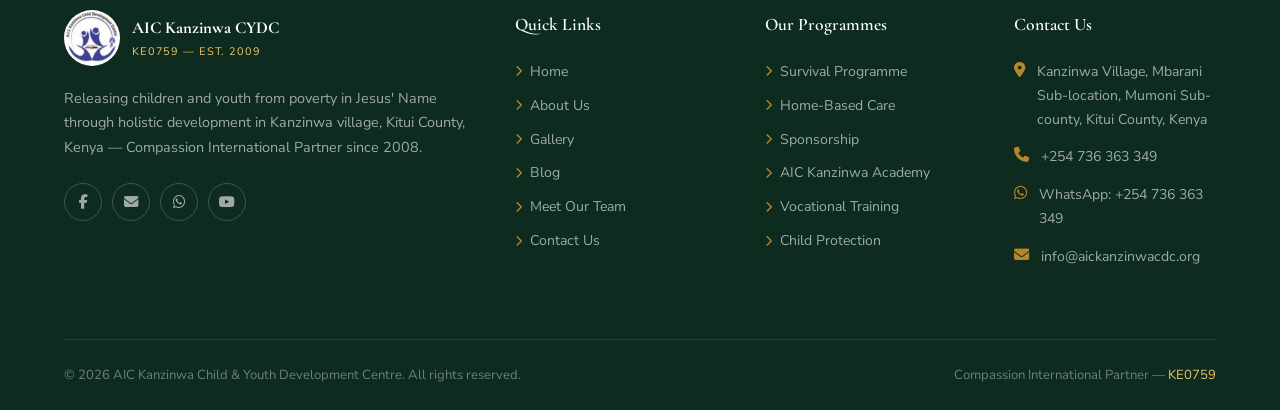
==== commit 28042c77: "broken image (showing alt text)" ====
--- a/index.html
+++ b/index.html
@@ -177,7 +177,7 @@
     </div>
     <div class="grid-3">
       <div class="card animate" data-delay="0">
-        <img class="card-img" src="https://images.unsplash.com/photo-1574362848149-11496d93a7c7?w=600&q=80" alt="AIC Maeni Classroom" />
+        <img class="card-img" src="images/blog/maeni-classroom-building.jpg" alt="AIC Maeni Classroom Building — Community Built" />
         <div class="card-body">
           <span class="card-tag">Community</span>
           <h3 class="card-title">Building Hope Through Community Action: The AIC Maeni Classroom Project</h3>
@@ -187,7 +187,7 @@
         </div>
       </div>
       <div class="card animate" data-delay="100">
-        <img class="card-img" src="https://images.unsplash.com/photo-1559839734-2b71ea197ec2?w=600&q=80" alt="Medical Outreach" />
+        <img class="card-img" src="images/blog/mema-community-gathering.jpg" alt="Community gathering at AIC Kanzinwa CDC for MeMA Medical Outreach" />
         <div class="card-body">
           <span class="card-tag">Health</span>
           <h3 class="card-title">Partners with Medical Missions Africa for Transformative Medical Outreach</h3>
@@ -197,7 +197,7 @@
         </div>
       </div>
       <div class="card animate" data-delay="200">
-        <img class="card-img" src="https://images.unsplash.com/photo-1523050854058-8df90110c9f1?w=600&q=80" alt="Wayua Karumba" />
+        <img class="card-img" src="images/blog/wayua-karumba-2.jpg" alt="Wayua Karumba — Alumni Success Story" />
         <div class="card-body">
           <span class="card-tag">Success Story</span>
           <h3 class="card-title">Wayua Karumba: From Sponsorship to University Graduate</h3>
